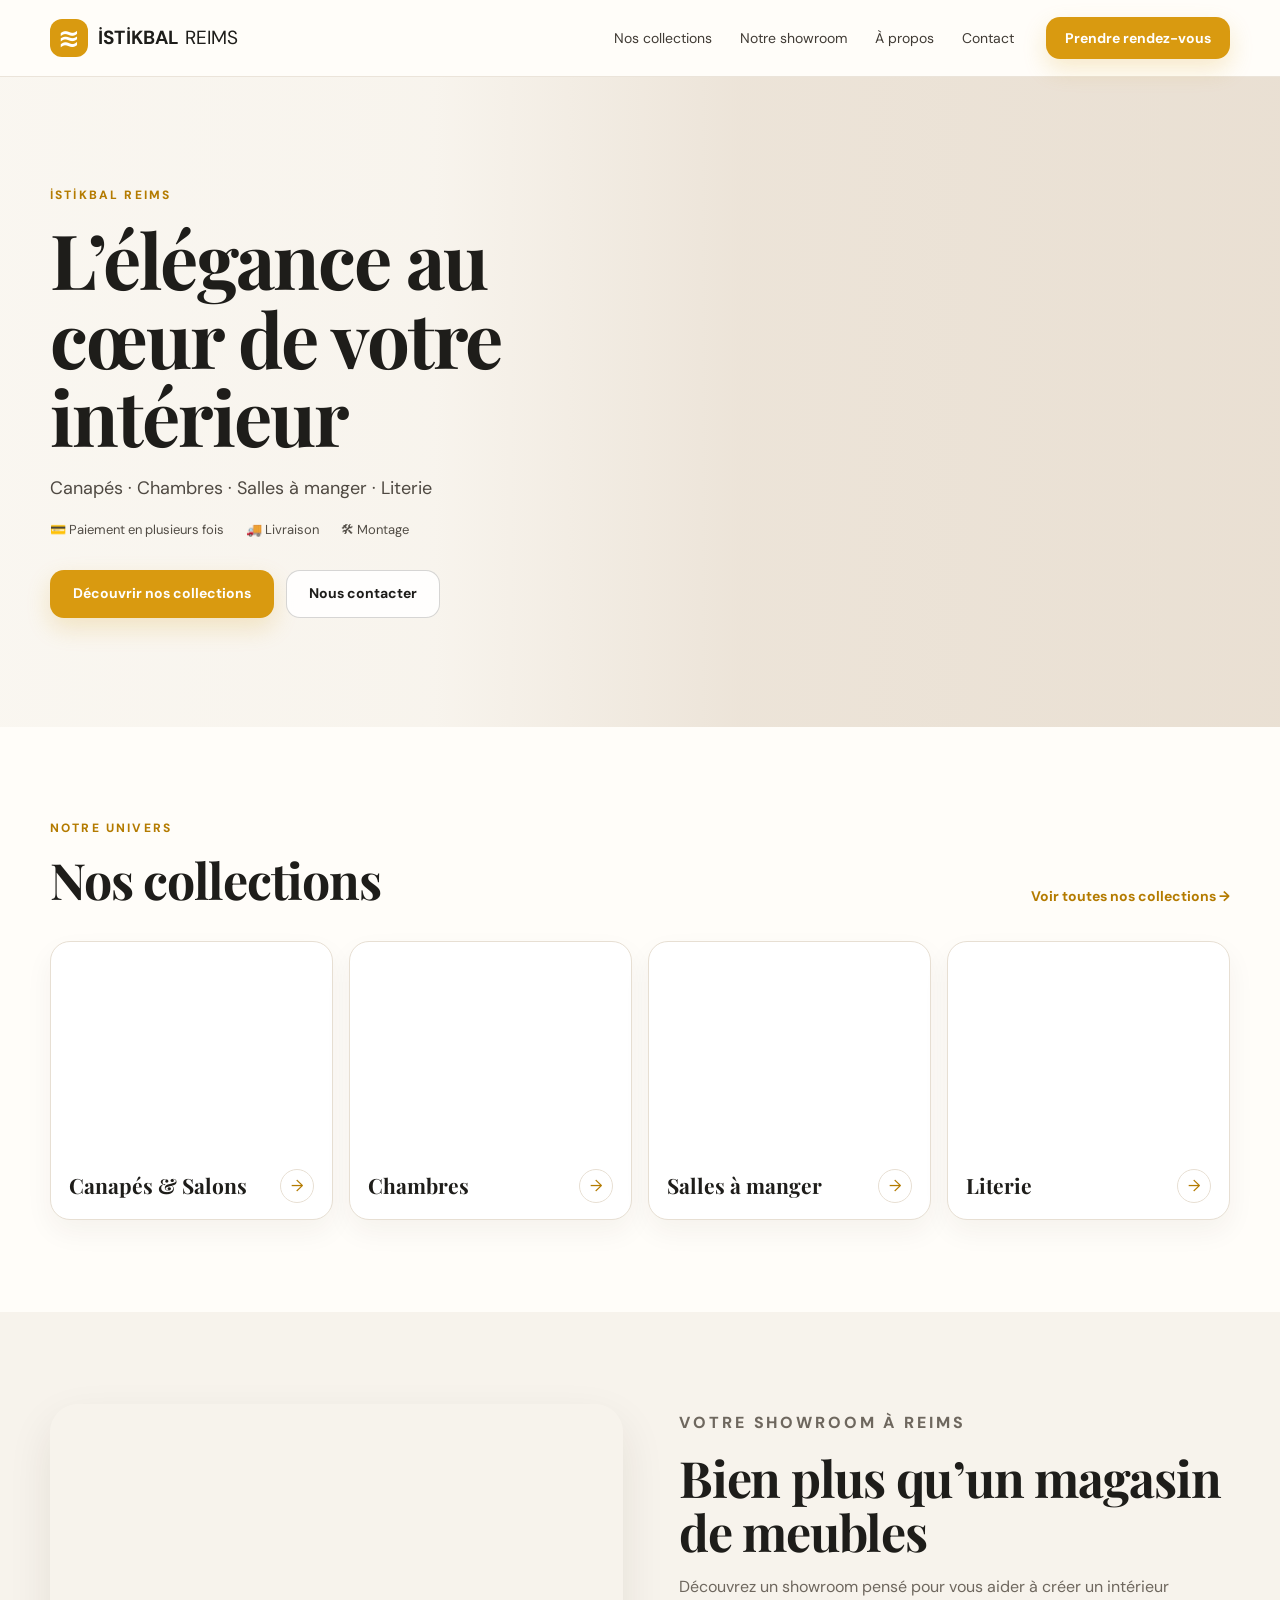
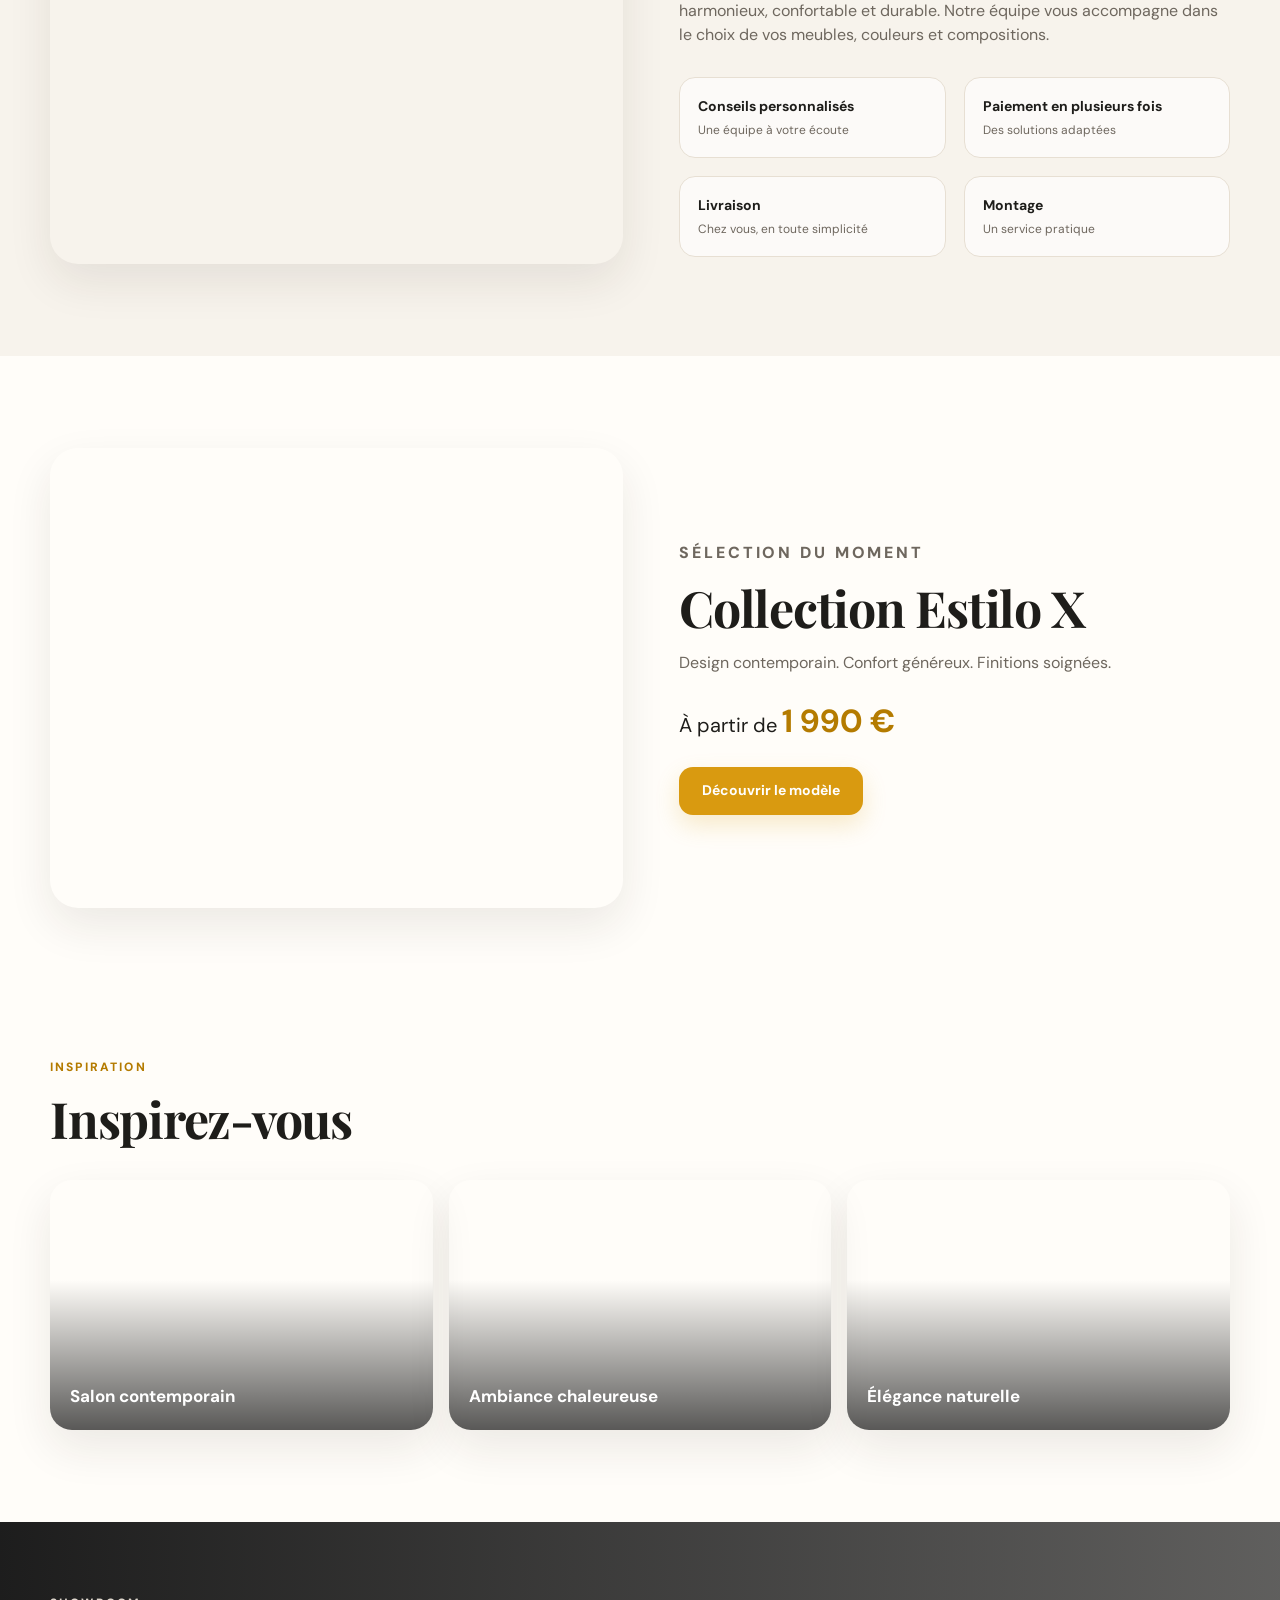
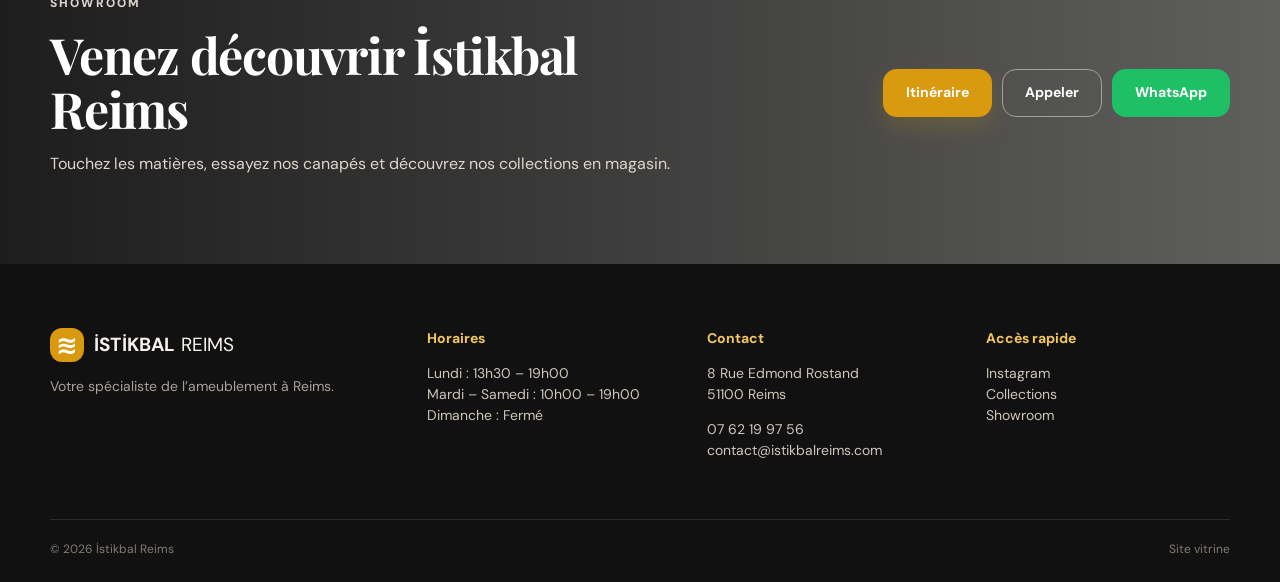
==== index.html @ c0c13627 "Add files via upload" ====
<!doctype html>
<html lang="fr">
<head>
  <meta charset="utf-8">
  <meta name="viewport" content="width=device-width, initial-scale=1">
  <title>İstikbal Reims — Meubles, salons, chambres & literie</title>
  <meta name="description" content="Découvrez İstikbal Reims : canapés, salons, chambres, salles à manger et literie. Paiement en plusieurs fois, livraison et montage.">
  <link rel="preconnect" href="https://fonts.googleapis.com">
  <link rel="preconnect" href="https://fonts.gstatic.com" crossorigin>
  <link href="https://fonts.googleapis.com/css2?family=DM+Sans:wght@400;500;600;700&family=Playfair+Display:wght@600;700&display=swap" rel="stylesheet">
  <link rel="stylesheet" href="styles.css">
</head>
<body>
  <header class="site-header">
    <div class="container nav">
      <a class="brand" href="#top" aria-label="İstikbal Reims">
        <span class="brand-mark">≋</span>
        <span class="brand-name"><strong>İSTİKBAL</strong> REIMS</span>
      </a>

      <button class="menu-toggle" aria-label="Ouvrir le menu" aria-expanded="false">☰</button>

      <nav class="main-nav">
        <a href="#collections">Nos collections</a>
        <a href="#showroom">Notre showroom</a>
        <a href="#about">À propos</a>
        <a href="#contact">Contact</a>
      </nav>

      <a class="btn btn-gold btn-small desktop-cta" href="#contact">Prendre rendez-vous</a>
    </div>
  </header>

  <main id="top">
    <section class="hero">
      <div class="hero-media" aria-hidden="true"></div>
      <div class="container hero-grid">
        <div class="hero-copy">
          <p class="eyebrow">İSTİKBAL REIMS</p>
          <h1>L’élégance au cœur de votre intérieur</h1>
          <p class="hero-sub">Canapés · Chambres · Salles à manger · Literie</p>

          <div class="benefits">
            <span>💳 Paiement en plusieurs fois</span>
            <span>🚚 Livraison</span>
            <span>🛠 Montage</span>
          </div>

          <div class="hero-actions">
            <a class="btn btn-gold" href="#collections">Découvrir nos collections</a>
            <a class="btn btn-light" href="#contact">Nous contacter</a>
          </div>
        </div>
      </div>
    </section>

    <section class="section" id="collections">
      <div class="container">
        <div class="section-head">
          <div>
            <p class="eyebrow">NOTRE UNIVERS</p>
            <h2>Nos collections</h2>
          </div>
          <a class="text-link" href="#contact">Voir toutes nos collections →</a>
        </div>

        <div class="collection-grid">
          <article class="collection-card">
            <div class="card-image image-sofa"></div>
            <div class="card-row"><h3>Canapés & Salons</h3><span>→</span></div>
          </article>
          <article class="collection-card">
            <div class="card-image image-bedroom"></div>
            <div class="card-row"><h3>Chambres</h3><span>→</span></div>
          </article>
          <article class="collection-card">
            <div class="card-image image-dining"></div>
            <div class="card-row"><h3>Salles à manger</h3><span>→</span></div>
          </article>
          <article class="collection-card">
            <div class="card-image image-bed"></div>
            <div class="card-row"><h3>Literie</h3><span>→</span></div>
          </article>
        </div>
      </div>
    </section>

    <section class="section soft" id="about">
      <div class="container split">
        <div class="showroom-visual" aria-hidden="true"></div>
        <div class="split-copy">
          <p class="eyebrow">VOTRE SHOWROOM À REIMS</p>
          <h2>Bien plus qu’un magasin de meubles</h2>
          <p>Découvrez un showroom pensé pour vous aider à créer un intérieur harmonieux, confortable et durable. Notre équipe vous accompagne dans le choix de vos meubles, couleurs et compositions.</p>

          <div class="feature-grid">
            <div><strong>Conseils personnalisés</strong><span>Une équipe à votre écoute</span></div>
            <div><strong>Paiement en plusieurs fois</strong><span>Des solutions adaptées</span></div>
            <div><strong>Livraison</strong><span>Chez vous, en toute simplicité</span></div>
            <div><strong>Montage</strong><span>Un service pratique</span></div>
          </div>
        </div>
      </div>
    </section>

    <section class="section">
      <div class="container product-feature">
        <div class="product-visual" aria-hidden="true"></div>
        <div class="product-copy">
          <p class="eyebrow">SÉLECTION DU MOMENT</p>
          <h2>Collection Estilo X</h2>
          <p>Design contemporain. Confort généreux. Finitions soignées.</p>
          <p class="price">À partir de <strong>1 990 €</strong></p>
          <a class="btn btn-gold" href="#contact">Découvrir le modèle</a>
        </div>
      </div>
    </section>

    <section class="section compact">
      <div class="container">
        <div class="section-head">
          <div>
            <p class="eyebrow">INSPIRATION</p>
            <h2>Inspirez-vous</h2>
          </div>
        </div>
        <div class="inspiration-grid">
          <div class="inspiration insp-1"><span>Salon contemporain</span></div>
          <div class="inspiration insp-2"><span>Ambiance chaleureuse</span></div>
          <div class="inspiration insp-3"><span>Élégance naturelle</span></div>
        </div>
      </div>
    </section>

    <section class="visit" id="showroom">
      <div class="container visit-grid">
        <div>
          <p class="eyebrow light">SHOWROOM</p>
          <h2>Venez découvrir İstikbal Reims</h2>
          <p>Touchez les matières, essayez nos canapés et découvrez nos collections en magasin.</p>
        </div>
        <div class="visit-actions">
          <a class="btn btn-gold" href="https://maps.google.com/?q=8+Rue+Edmond+Rostand+51100+Reims" target="_blank" rel="noopener">Itinéraire</a>
          <a class="btn btn-dark-outline" href="tel:+33762199756">Appeler</a>
          <a class="btn btn-whatsapp" href="https://wa.me/33762199756" target="_blank" rel="noopener">WhatsApp</a>
        </div>
      </div>
    </section>
  </main>

  <footer class="footer" id="contact">
    <div class="container footer-grid">
      <div>
        <div class="brand footer-brand">
          <span class="brand-mark">≋</span>
          <span class="brand-name"><strong>İSTİKBAL</strong> REIMS</span>
        </div>
        <p class="muted">Votre spécialiste de l’ameublement à Reims.</p>
      </div>

      <div>
        <h4>Horaires</h4>
        <p>Lundi : 13h30 – 19h00<br>
        Mardi – Samedi : 10h00 – 19h00<br>
        Dimanche : Fermé</p>
      </div>

      <div>
        <h4>Contact</h4>
        <p>8 Rue Edmond Rostand<br>51100 Reims</p>
        <p><a href="tel:+33762199756">07 62 19 97 56</a><br>
        <a href="mailto:contact@istikbalreims.com">contact@istikbalreims.com</a></p>
      </div>

      <div>
        <h4>Accès rapide</h4>
        <p><a href="https://www.instagram.com/" target="_blank" rel="noopener">Instagram</a><br>
        <a href="#collections">Collections</a><br>
        <a href="#showroom">Showroom</a></p>
      </div>
    </div>
    <div class="container footer-bottom">
      <span>© 2026 İstikbal Reims</span>
      <span>Site vitrine</span>
    </div>
  </footer>

  <script src="script.js"></script>
</body>
</html>
---- styles.css ----
:root{
  --bg:#f7f3ec;
  --paper:#fffdf9;
  --ink:#1e1d1a;
  --muted:#6e675e;
  --gold:#d99a10;
  --gold-dark:#b47b00;
  --line:#e7dfd3;
  --soft:#eee5d8;
  --dark:#171717;
  --radius:22px;
  --shadow:0 18px 45px rgba(49,37,20,.09);
}

*{box-sizing:border-box}
html{scroll-behavior:smooth}
body{
  margin:0;
  font-family:"DM Sans",system-ui,-apple-system,BlinkMacSystemFont,"Segoe UI",sans-serif;
  color:var(--ink);
  background:var(--paper);
  line-height:1.5;
}
a{color:inherit;text-decoration:none}
img{max-width:100%;display:block}
.container{width:min(1180px,calc(100% - 40px));margin-inline:auto}

.site-header{
  position:sticky;top:0;z-index:50;
  background:rgba(255,253,249,.94);
  backdrop-filter:blur(14px);
  border-bottom:1px solid rgba(231,223,211,.8);
}
.nav{
  min-height:76px;display:flex;align-items:center;gap:28px;
}
.brand{display:inline-flex;align-items:center;gap:10px;white-space:nowrap}
.brand-mark{
  display:grid;place-items:center;
  width:38px;height:38px;border-radius:12px;
  color:#fff;background:var(--gold);
  font-size:26px;font-weight:800;line-height:1;
}
.brand-name{font-size:19px;letter-spacing:.01em}
.main-nav{display:flex;gap:28px;margin-left:auto}
.main-nav a{font-size:14px;color:#403b35}
.main-nav a:hover{color:var(--gold-dark)}
.menu-toggle{display:none;margin-left:auto;border:0;background:transparent;font-size:28px}
.desktop-cta{margin-left:4px}

.btn{
  display:inline-flex;align-items:center;justify-content:center;
  min-height:48px;padding:0 22px;border-radius:14px;
  font-weight:700;font-size:14px;border:1px solid transparent;
  transition:.2s ease;
}
.btn:hover{transform:translateY(-1px)}
.btn-small{min-height:42px;padding-inline:18px}
.btn-gold{background:var(--gold);color:#fff;box-shadow:0 10px 25px rgba(217,154,16,.2)}
.btn-gold:hover{background:var(--gold-dark)}
.btn-light{background:rgba(255,255,255,.88);border-color:rgba(30,29,26,.18)}
.btn-dark-outline{border-color:rgba(255,255,255,.45);color:#fff}
.btn-whatsapp{background:#1fbf65;color:#fff}

.hero{
  position:relative;min-height:650px;overflow:hidden;
  background:#e9dfd2;
}
.hero-media{
  position:absolute;inset:0;
  background:
    linear-gradient(90deg,rgba(250,247,241,.98) 0%,rgba(250,247,241,.87) 34%,rgba(250,247,241,.2) 58%,rgba(250,247,241,.03) 100%),
    url("https://images.unsplash.com/photo-1555041469-a586c61ea9bc?auto=format&fit=crop&w=2200&q=88") center/cover no-repeat;
}
.hero-grid{position:relative;display:grid;grid-template-columns:1fr 1fr;align-items:center;min-height:650px}
.hero-copy{max-width:610px;padding:80px 0}
.eyebrow{
  font-size:12px;font-weight:800;letter-spacing:.18em;text-transform:uppercase;
  color:var(--gold-dark);margin:0 0 16px;
}
h1,h2{
  font-family:"Playfair Display",Georgia,serif;
  letter-spacing:-.025em;margin:0;
}
h1{font-size:clamp(46px,6vw,76px);line-height:1.03;max-width:720px}
h2{font-size:clamp(34px,4vw,50px);line-height:1.08}
.hero-sub{font-size:18px;color:#4f4942;margin:20px 0 18px}
.benefits{display:flex;flex-wrap:wrap;gap:16px 22px;color:#514c45;font-size:13px}
.hero-actions{display:flex;gap:12px;margin-top:30px}

.section{padding:92px 0}
.section.compact{padding-top:58px}
.soft{background:var(--bg)}
.section-head{display:flex;align-items:end;justify-content:space-between;gap:24px;margin-bottom:34px}
.text-link{font-weight:700;color:var(--gold-dark);font-size:14px}

.collection-grid{
  display:grid;grid-template-columns:repeat(4,1fr);gap:16px;
}
.collection-card{
  overflow:hidden;border:1px solid var(--line);border-radius:20px;background:#fff;
  box-shadow:0 12px 28px rgba(51,40,25,.05);
}
.card-image{aspect-ratio:4/3;background-size:cover;background-position:center}
.image-sofa{background-image:url("https://images.unsplash.com/photo-1555041469-a586c61ea9bc?auto=format&fit=crop&w=900&q=85")}
.image-bedroom{background-image:url("https://images.unsplash.com/photo-1616486338812-3dadae4b4ace?auto=format&fit=crop&w=900&q=85")}
.image-dining{background-image:url("https://images.unsplash.com/photo-1617806118233-18e1de247200?auto=format&fit=crop&w=900&q=85")}
.image-bed{background-image:url("https://images.unsplash.com/photo-1505693416388-ac5ce068fe85?auto=format&fit=crop&w=900&q=85")}
.card-row{display:flex;align-items:center;justify-content:space-between;padding:16px 18px}
.card-row h3{font-family:"Playfair Display",serif;font-size:21px;margin:0}
.card-row span{
  width:34px;height:34px;border-radius:50%;display:grid;place-items:center;
  border:1px solid var(--line);color:var(--gold-dark)
}

.split,.product-feature{
  display:grid;grid-template-columns:1.02fr .98fr;gap:56px;align-items:center
}
.showroom-visual,.product-visual{
  min-height:460px;border-radius:28px;background-size:cover;background-position:center;
  box-shadow:var(--shadow)
}
.showroom-visual{
  background-image:url("https://images.unsplash.com/photo-1600210492486-724fe5c67fb0?auto=format&fit=crop&w=1400&q=88")
}
.product-visual{
  background-image:url("https://images.unsplash.com/photo-1493663284031-b7e3aefcae8e?auto=format&fit=crop&w=1400&q=88")
}
.split-copy p,.product-copy p{color:var(--muted);font-size:16px}
.feature-grid{
  display:grid;grid-template-columns:1fr 1fr;gap:18px;margin-top:30px
}
.feature-grid div{
  padding:18px;border:1px solid var(--line);border-radius:16px;background:rgba(255,255,255,.65)
}
.feature-grid strong{display:block;font-size:14px}
.feature-grid span{display:block;color:var(--muted);font-size:12px;margin-top:4px}
.price{font-size:20px!important;color:var(--ink)!important;margin:22px 0}
.price strong{font-size:32px;color:var(--gold-dark)}

.inspiration-grid{display:grid;grid-template-columns:repeat(3,1fr);gap:16px}
.inspiration{
  min-height:250px;border-radius:22px;overflow:hidden;display:flex;align-items:flex-end;
  padding:20px;background-size:cover;background-position:center;position:relative;
  box-shadow:var(--shadow)
}
.inspiration::before{
  content:"";position:absolute;inset:0;background:linear-gradient(180deg,transparent 40%,rgba(0,0,0,.65))
}
.inspiration span{position:relative;color:#fff;font-weight:700;font-size:17px}
.insp-1{background-image:url("https://images.unsplash.com/photo-1493663284031-b7e3aefcae8e?auto=format&fit=crop&w=1000&q=85")}
.insp-2{background-image:url("https://images.unsplash.com/photo-1600210492486-724fe5c67fb0?auto=format&fit=crop&w=1000&q=85")}
.insp-3{background-image:url("https://images.unsplash.com/photo-1617806118233-18e1de247200?auto=format&fit=crop&w=1000&q=85")}

.visit{
  padding:72px 0;color:#fff;
  background:
    linear-gradient(90deg,rgba(20,20,20,.96),rgba(20,20,20,.68)),
    url("https://images.unsplash.com/photo-1618221195710-dd6b41faaea6?auto=format&fit=crop&w=2200&q=85") center/cover no-repeat;
}
.visit-grid{display:grid;grid-template-columns:1.2fr .8fr;align-items:center;gap:40px}
.visit h2{max-width:670px}
.visit p{color:#ded7cd;max-width:700px}
.visit-actions{display:flex;flex-wrap:wrap;gap:10px;justify-content:flex-end}
.light{color:#f3c75f}

.footer{background:#111;color:#f7f3ec;padding:64px 0 24px}
.footer-grid{display:grid;grid-template-columns:1.4fr 1fr 1fr 1fr;gap:36px}
.footer h4{margin:0 0 12px;font-size:14px;color:#f3c75f}
.footer p,.footer a{color:#cfc7bb;font-size:14px}
.footer-brand .brand-mark{width:34px;height:34px}
.muted{color:#a9a297!important}
.footer-bottom{
  margin-top:44px;padding-top:20px;border-top:1px solid #2d2d2d;
  display:flex;justify-content:space-between;color:#827c74;font-size:12px
}

@media (max-width: 900px){
  .main-nav,.desktop-cta{display:none}
  .menu-toggle{display:block}
  .main-nav.open{
    display:flex;position:absolute;top:76px;left:20px;right:20px;flex-direction:column;
    background:#fff;padding:20px;border:1px solid var(--line);border-radius:18px;box-shadow:var(--shadow)
  }
  .hero{min-height:780px}
  .hero-media{
    background:
      linear-gradient(180deg,rgba(250,247,241,.26) 0%,rgba(250,247,241,.26) 34%,rgba(250,247,241,.97) 58%,rgba(250,247,241,1) 100%),
      url("https://images.unsplash.com/photo-1555041469-a586c61ea9bc?auto=format&fit=crop&w=1600&q=88") center top/cover no-repeat;
  }
  .hero-grid{display:block;min-height:780px}
  .hero-copy{padding:390px 0 60px}
  h1{font-size:48px}
  .collection-grid{grid-template-columns:1fr 1fr}
  .split,.product-feature,.visit-grid{grid-template-columns:1fr}
  .visit-actions{justify-content:flex-start}
  .footer-grid{grid-template-columns:1fr 1fr}
}

@media (max-width: 620px){
  .container{width:min(100% - 28px,1180px)}
  .nav{min-height:68px}
  .brand-name{font-size:16px}
  .hero{min-height:720px}
  .hero-copy{padding-top:320px}
  h1{font-size:39px}
  .hero-sub{font-size:15px}
  .benefits{gap:10px;font-size:12px}
  .hero-actions{flex-direction:column}
  .btn{width:100%}
  .section{padding:64px 0}
  .section-head{align-items:start;flex-direction:column}
  .collection-grid{grid-template-columns:1fr 1fr;gap:10px}
  .card-row{padding:12px}
  .card-row h3{font-size:16px}
  .showroom-visual,.product-visual{min-height:330px}
  .feature-grid{grid-template-columns:1fr}
  .inspiration-grid{grid-template-columns:1fr}
  .inspiration{min-height:220px}
  .footer-grid{grid-template-columns:1fr}
  .footer-bottom{gap:12px;flex-direction:column}
}
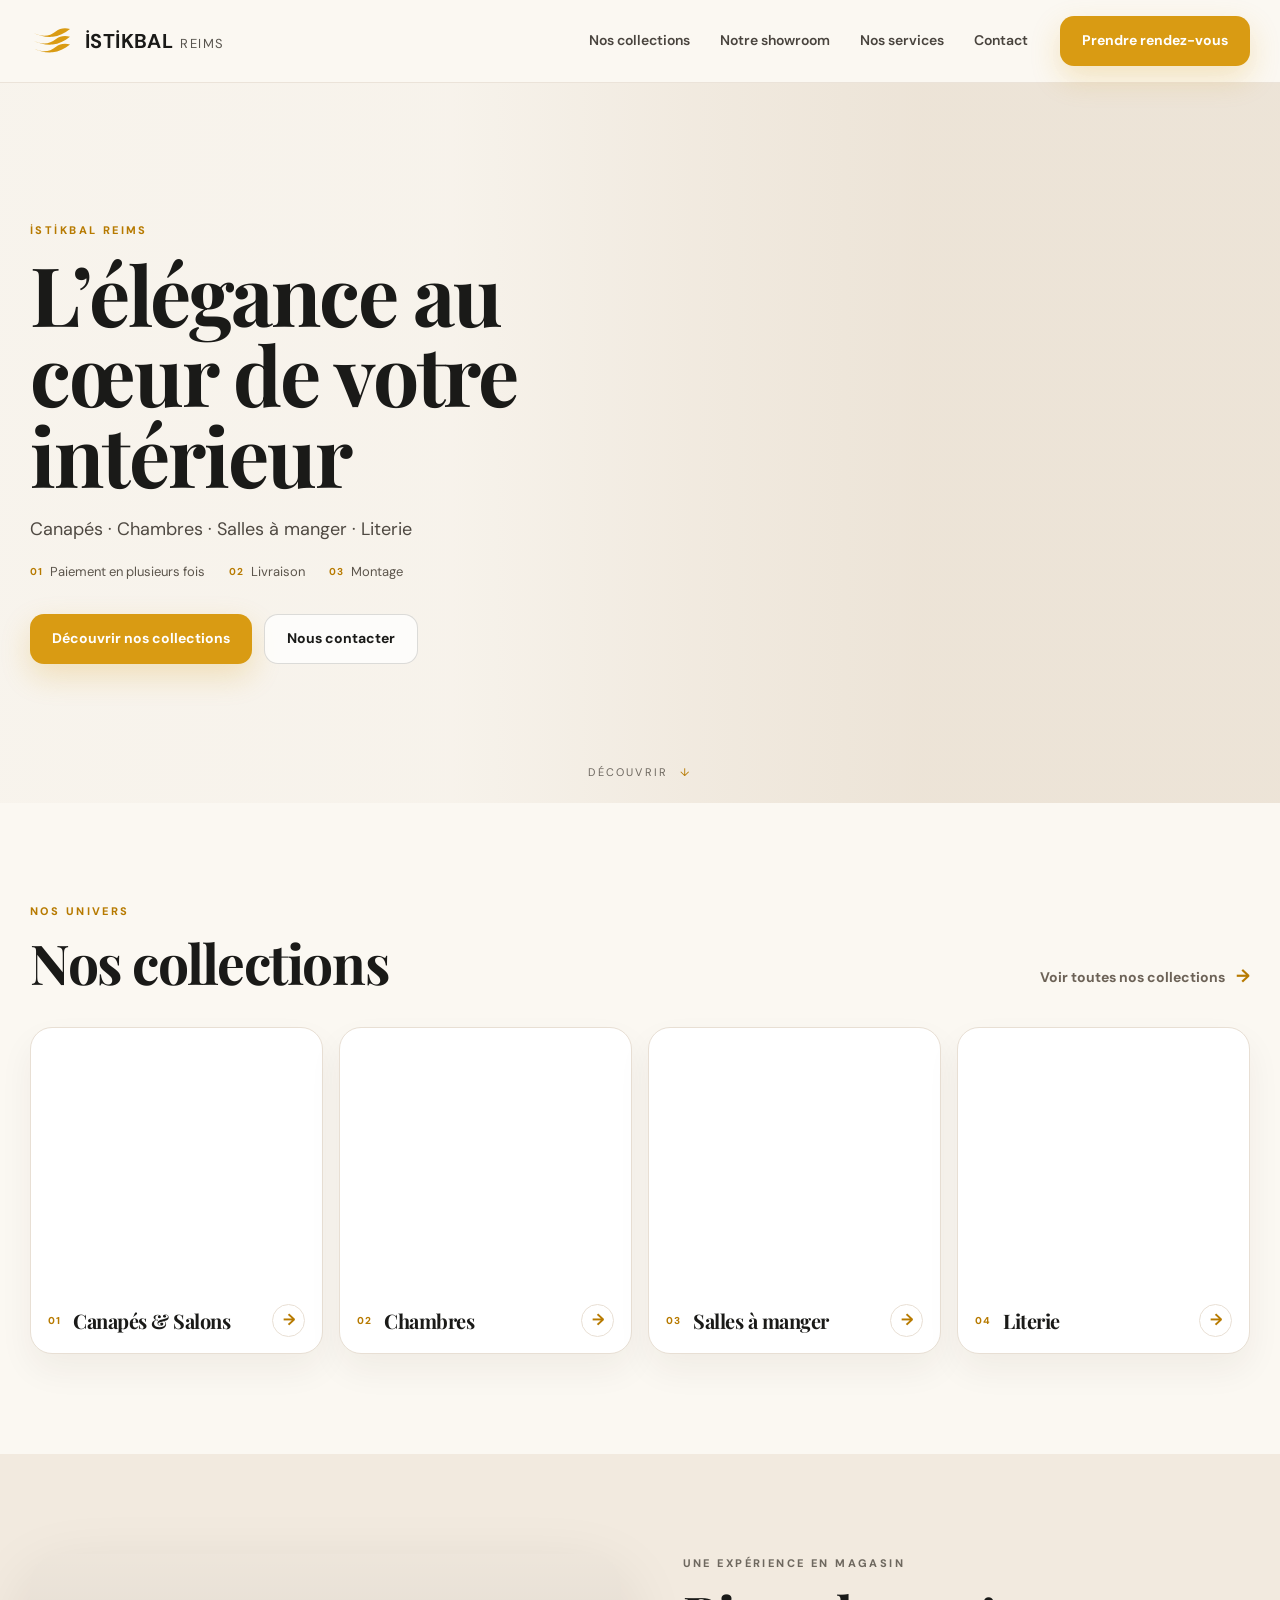
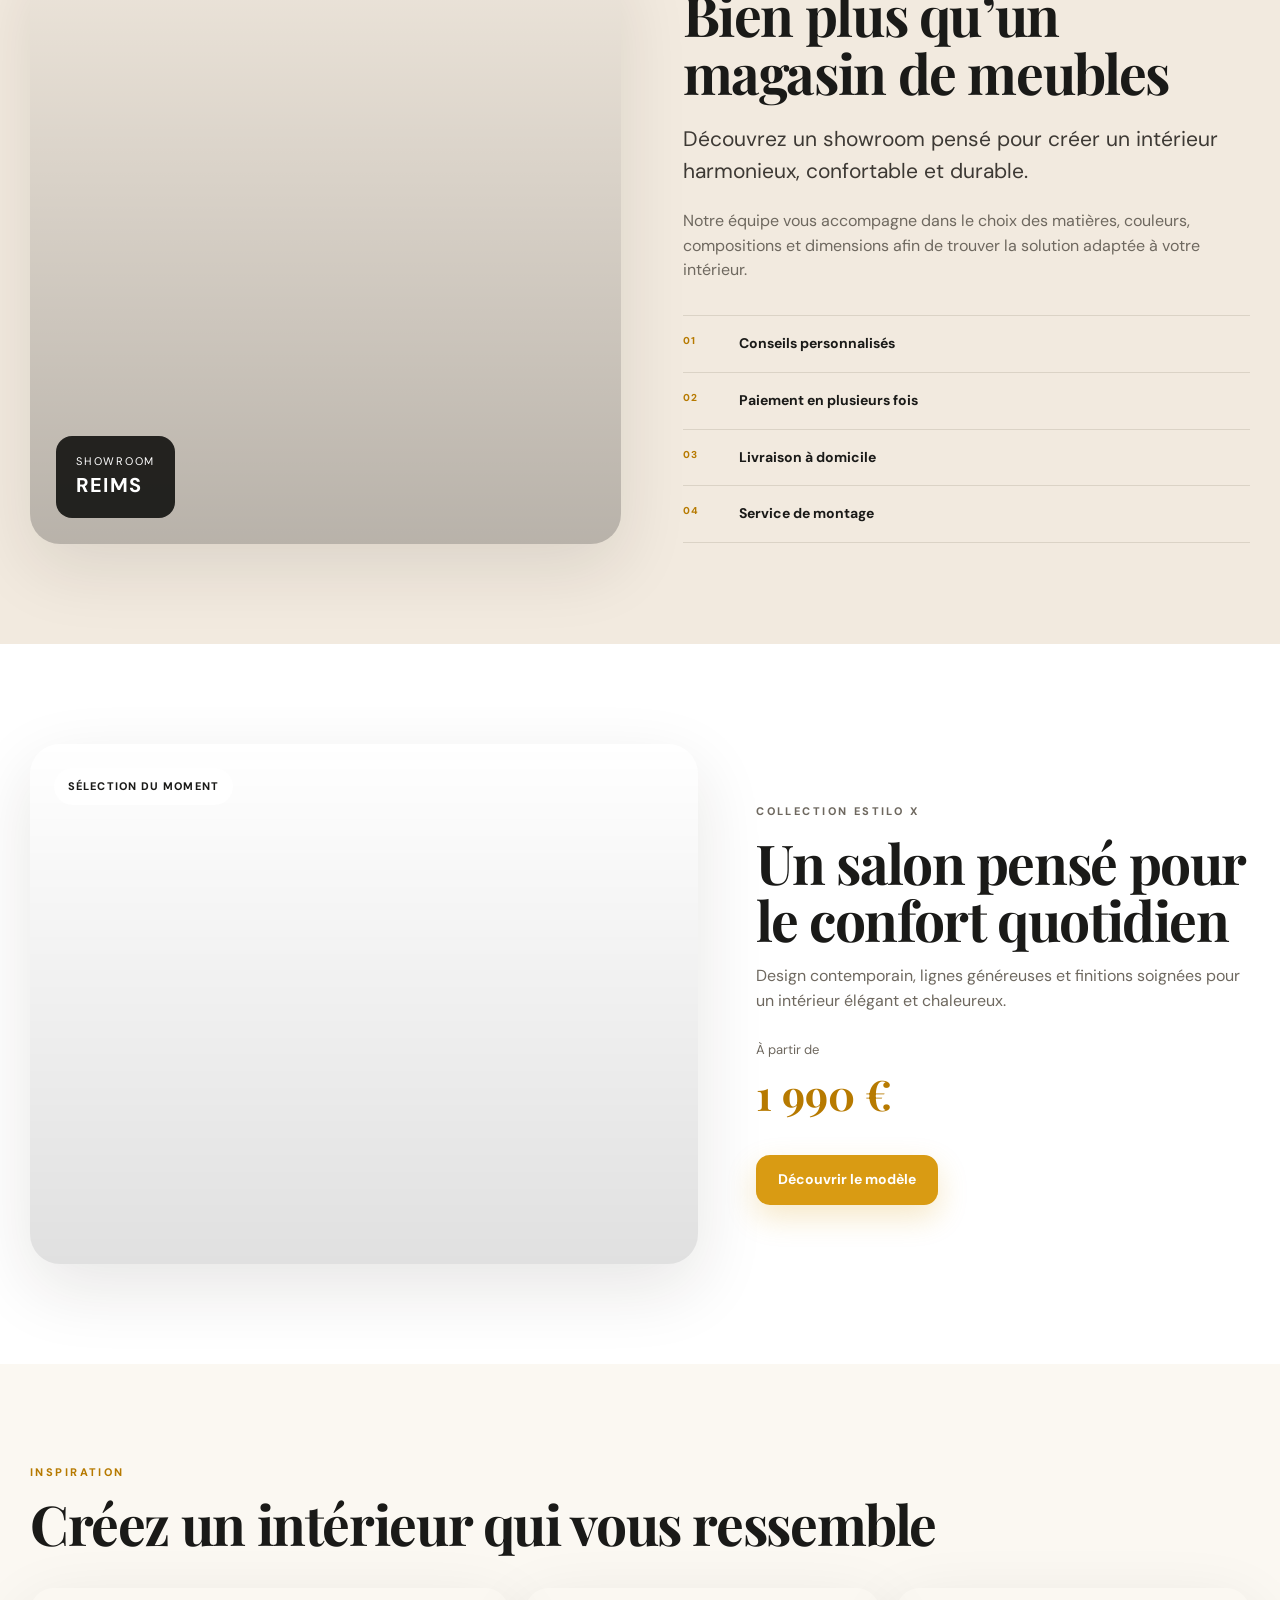
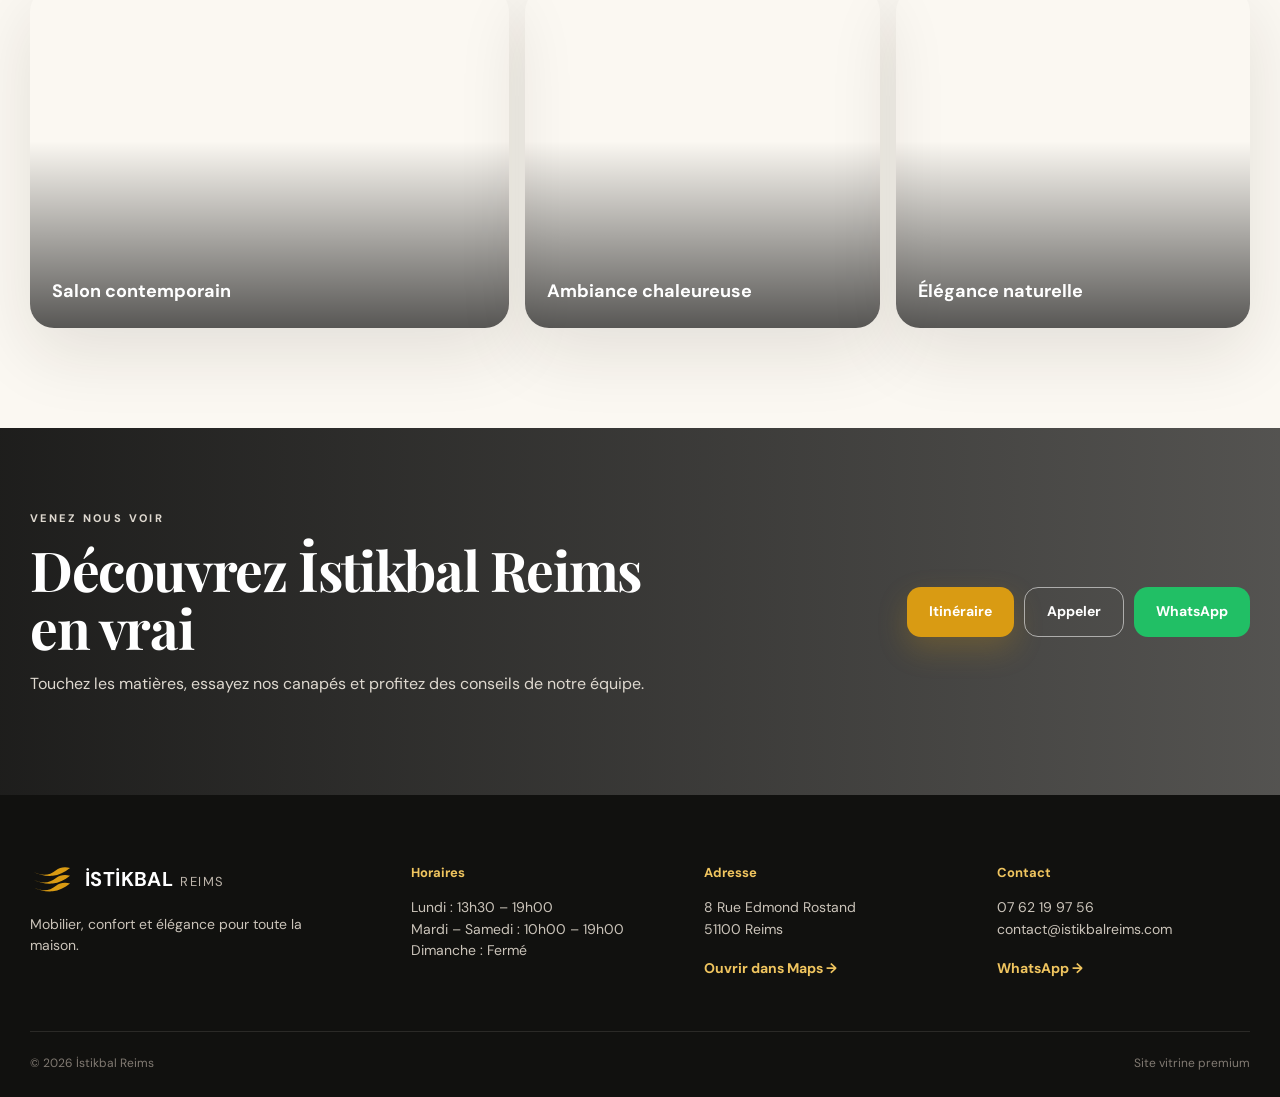
==== commit 072861cb: "Add files via upload" ====
--- a/index.html
+++ b/index.html
@@ -3,8 +3,9 @@
 <head>
   <meta charset="utf-8">
   <meta name="viewport" content="width=device-width, initial-scale=1">
-  <title>İstikbal Reims — Meubles, salons, chambres & literie</title>
-  <meta name="description" content="Découvrez İstikbal Reims : canapés, salons, chambres, salles à manger et literie. Paiement en plusieurs fois, livraison et montage.">
+  <title>İstikbal Reims — Mobilier, canapés, chambres & literie</title>
+  <meta name="description" content="İstikbal Reims : canapés, salons, chambres, salles à manger et literie. Paiement en plusieurs fois, livraison et montage.">
+  <meta name="theme-color" content="#f6f1e8">
   <link rel="preconnect" href="https://fonts.googleapis.com">
   <link rel="preconnect" href="https://fonts.gstatic.com" crossorigin>
   <link href="https://fonts.googleapis.com/css2?family=DM+Sans:wght@400;500;600;700&family=Playfair+Display:wght@600;700&display=swap" rel="stylesheet">
@@ -14,134 +15,128 @@
   <header class="site-header">
     <div class="container nav">
       <a class="brand" href="#top" aria-label="İstikbal Reims">
-        <span class="brand-mark">≋</span>
-        <span class="brand-name"><strong>İSTİKBAL</strong> REIMS</span>
+        <span class="brand-emblem" aria-hidden="true">
+          <svg viewBox="0 0 72 52" role="img">
+            <path d="M5 12c16 8 28 6 38-2 7-5 15-7 24-4-9 7-19 12-29 13C26 20 15 17 5 12Z"/>
+            <path d="M5 25c16 8 28 6 38-2 7-5 15-7 24-4-9 7-19 12-29 13C26 33 15 30 5 25Z"/>
+            <path d="M5 38c16 8 28 6 38-2 7-5 15-7 24-4-9 7-19 12-29 13C26 46 15 43 5 38Z"/>
+          </svg>
+        </span>
+        <span class="brand-text"><strong>İSTİKBAL</strong><small>REIMS</small></span>
       </a>
 
-      <button class="menu-toggle" aria-label="Ouvrir le menu" aria-expanded="false">☰</button>
+      <button class="menu-toggle" aria-expanded="false" aria-label="Ouvrir le menu">
+        <span></span><span></span><span></span>
+      </button>
 
       <nav class="main-nav">
         <a href="#collections">Nos collections</a>
         <a href="#showroom">Notre showroom</a>
-        <a href="#about">À propos</a>
+        <a href="#services">Nos services</a>
         <a href="#contact">Contact</a>
       </nav>
 
-      <a class="btn btn-gold btn-small desktop-cta" href="#contact">Prendre rendez-vous</a>
+      <a class="btn btn-gold desktop-cta" href="#contact">Prendre rendez-vous</a>
     </div>
   </header>
 
   <main id="top">
     <section class="hero">
-      <div class="hero-media" aria-hidden="true"></div>
-      <div class="container hero-grid">
+      <div class="hero-bg"></div>
+      <div class="container hero-layout">
         <div class="hero-copy">
           <p class="eyebrow">İSTİKBAL REIMS</p>
           <h1>L’élégance au cœur de votre intérieur</h1>
-          <p class="hero-sub">Canapés · Chambres · Salles à manger · Literie</p>
+          <p class="hero-lead">Canapés · Chambres · Salles à manger · Literie</p>
 
-          <div class="benefits">
-            <span>💳 Paiement en plusieurs fois</span>
-            <span>🚚 Livraison</span>
-            <span>🛠 Montage</span>
+          <div class="hero-benefits">
+            <span><b>01</b> Paiement en plusieurs fois</span>
+            <span><b>02</b> Livraison</span>
+            <span><b>03</b> Montage</span>
           </div>
 
           <div class="hero-actions">
             <a class="btn btn-gold" href="#collections">Découvrir nos collections</a>
-            <a class="btn btn-light" href="#contact">Nous contacter</a>
+            <a class="btn btn-ghost" href="#contact">Nous contacter</a>
+          </div>
+        </div>
+      </div>
+      <div class="hero-scroll">Découvrir <span>↓</span></div>
+    </section>
+
+    <section class="section" id="collections">
+      <div class="container">
+        <div class="section-top">
+          <div>
+            <p class="eyebrow">NOS UNIVERS</p>
+            <h2>Nos collections</h2>
+          </div>
+          <a href="#contact" class="arrow-link">Voir toutes nos collections <span>→</span></a>
+        </div>
+
+        <div class="collections-grid">
+          <article class="collection-card"><div class="collection-photo sofa"></div><div class="collection-info"><span>01</span><h3>Canapés & Salons</h3><b>→</b></div></article>
+          <article class="collection-card"><div class="collection-photo bedroom"></div><div class="collection-info"><span>02</span><h3>Chambres</h3><b>→</b></div></article>
+          <article class="collection-card"><div class="collection-photo dining"></div><div class="collection-info"><span>03</span><h3>Salles à manger</h3><b>→</b></div></article>
+          <article class="collection-card"><div class="collection-photo bedding"></div><div class="collection-info"><span>04</span><h3>Literie</h3><b>→</b></div></article>
+        </div>
+      </div>
+    </section>
+
+    <section class="experience section" id="showroom">
+      <div class="container experience-grid">
+        <div class="experience-photo"><div class="photo-badge">SHOWROOM<br><strong>REIMS</strong></div></div>
+        <div class="experience-copy">
+          <p class="eyebrow">UNE EXPÉRIENCE EN MAGASIN</p>
+          <h2>Bien plus qu’un magasin de meubles</h2>
+          <p class="large-text">Découvrez un showroom pensé pour créer un intérieur harmonieux, confortable et durable.</p>
+          <p>Notre équipe vous accompagne dans le choix des matières, couleurs, compositions et dimensions afin de trouver la solution adaptée à votre intérieur.</p>
+
+          <div class="service-lines" id="services">
+            <div><span>01</span><strong>Conseils personnalisés</strong></div>
+            <div><span>02</span><strong>Paiement en plusieurs fois</strong></div>
+            <div><span>03</span><strong>Livraison à domicile</strong></div>
+            <div><span>04</span><strong>Service de montage</strong></div>
           </div>
         </div>
       </div>
     </section>
 
-    <section class="section" id="collections">
-      <div class="container">
-        <div class="section-head">
-          <div>
-            <p class="eyebrow">NOTRE UNIVERS</p>
-            <h2>Nos collections</h2>
-          </div>
-          <a class="text-link" href="#contact">Voir toutes nos collections →</a>
-        </div>
-
-        <div class="collection-grid">
-          <article class="collection-card">
-            <div class="card-image image-sofa"></div>
-            <div class="card-row"><h3>Canapés & Salons</h3><span>→</span></div>
-          </article>
-          <article class="collection-card">
-            <div class="card-image image-bedroom"></div>
-            <div class="card-row"><h3>Chambres</h3><span>→</span></div>
-          </article>
-          <article class="collection-card">
-            <div class="card-image image-dining"></div>
-            <div class="card-row"><h3>Salles à manger</h3><span>→</span></div>
-          </article>
-          <article class="collection-card">
-            <div class="card-image image-bed"></div>
-            <div class="card-row"><h3>Literie</h3><span>→</span></div>
-          </article>
-        </div>
-      </div>
-    </section>
-
-    <section class="section soft" id="about">
-      <div class="container split">
-        <div class="showroom-visual" aria-hidden="true"></div>
-        <div class="split-copy">
-          <p class="eyebrow">VOTRE SHOWROOM À REIMS</p>
-          <h2>Bien plus qu’un magasin de meubles</h2>
-          <p>Découvrez un showroom pensé pour vous aider à créer un intérieur harmonieux, confortable et durable. Notre équipe vous accompagne dans le choix de vos meubles, couleurs et compositions.</p>
-
-          <div class="feature-grid">
-            <div><strong>Conseils personnalisés</strong><span>Une équipe à votre écoute</span></div>
-            <div><strong>Paiement en plusieurs fois</strong><span>Des solutions adaptées</span></div>
-            <div><strong>Livraison</strong><span>Chez vous, en toute simplicité</span></div>
-            <div><strong>Montage</strong><span>Un service pratique</span></div>
-          </div>
-        </div>
-      </div>
-    </section>
-
-    <section class="section">
-      <div class="container product-feature">
-        <div class="product-visual" aria-hidden="true"></div>
-        <div class="product-copy">
-          <p class="eyebrow">SÉLECTION DU MOMENT</p>
-          <h2>Collection Estilo X</h2>
-          <p>Design contemporain. Confort généreux. Finitions soignées.</p>
-          <p class="price">À partir de <strong>1 990 €</strong></p>
+    <section class="feature section">
+      <div class="container feature-grid">
+        <div class="feature-photo"><div class="feature-tag">Sélection du moment</div></div>
+        <div class="feature-copy">
+          <p class="eyebrow">COLLECTION ESTILO X</p>
+          <h2>Un salon pensé pour le confort quotidien</h2>
+          <p>Design contemporain, lignes généreuses et finitions soignées pour un intérieur élégant et chaleureux.</p>
+          <div class="price-row"><span>À partir de</span><strong>1 990 €</strong></div>
           <a class="btn btn-gold" href="#contact">Découvrir le modèle</a>
         </div>
       </div>
     </section>
 
-    <section class="section compact">
+    <section class="section inspiration-section">
       <div class="container">
-        <div class="section-head">
-          <div>
-            <p class="eyebrow">INSPIRATION</p>
-            <h2>Inspirez-vous</h2>
-          </div>
-        </div>
+        <div class="section-top"><div><p class="eyebrow">INSPIRATION</p><h2>Créez un intérieur qui vous ressemble</h2></div></div>
         <div class="inspiration-grid">
-          <div class="inspiration insp-1"><span>Salon contemporain</span></div>
-          <div class="inspiration insp-2"><span>Ambiance chaleureuse</span></div>
-          <div class="inspiration insp-3"><span>Élégance naturelle</span></div>
+          <div class="inspiration-card insp-a"><span>Salon contemporain</span></div>
+          <div class="inspiration-card insp-b"><span>Ambiance chaleureuse</span></div>
+          <div class="inspiration-card insp-c"><span>Élégance naturelle</span></div>
         </div>
       </div>
     </section>
 
-    <section class="visit" id="showroom">
-      <div class="container visit-grid">
+    <section class="visit">
+      <div class="visit-overlay"></div>
+      <div class="container visit-content">
         <div>
-          <p class="eyebrow light">SHOWROOM</p>
-          <h2>Venez découvrir İstikbal Reims</h2>
-          <p>Touchez les matières, essayez nos canapés et découvrez nos collections en magasin.</p>
+          <p class="eyebrow light">VENEZ NOUS VOIR</p>
+          <h2>Découvrez İstikbal Reims en vrai</h2>
+          <p>Touchez les matières, essayez nos canapés et profitez des conseils de notre équipe.</p>
         </div>
         <div class="visit-actions">
           <a class="btn btn-gold" href="https://maps.google.com/?q=8+Rue+Edmond+Rostand+51100+Reims" target="_blank" rel="noopener">Itinéraire</a>
-          <a class="btn btn-dark-outline" href="tel:+33762199756">Appeler</a>
+          <a class="btn btn-outline-white" href="tel:+33762199756">Appeler</a>
           <a class="btn btn-whatsapp" href="https://wa.me/33762199756" target="_blank" rel="noopener">WhatsApp</a>
         </div>
       </div>
@@ -149,40 +144,16 @@
   </main>
 
   <footer class="footer" id="contact">
-    <div class="container footer-grid">
-      <div>
-        <div class="brand footer-brand">
-          <span class="brand-mark">≋</span>
-          <span class="brand-name"><strong>İSTİKBAL</strong> REIMS</span>
-        </div>
-        <p class="muted">Votre spécialiste de l’ameublement à Reims.</p>
+    <div class="container footer-top">
+      <div class="footer-brand-block">
+        <a class="brand brand-footer" href="#top"><span class="brand-emblem"><svg viewBox="0 0 72 52"><path d="M5 12c16 8 28 6 38-2 7-5 15-7 24-4-9 7-19 12-29 13C26 20 15 17 5 12Z"/><path d="M5 25c16 8 28 6 38-2 7-5 15-7 24-4-9 7-19 12-29 13C26 33 15 30 5 25Z"/><path d="M5 38c16 8 28 6 38-2 7-5 15-7 24-4-9 7-19 12-29 13C26 46 15 43 5 38Z"/></svg></span><span class="brand-text"><strong>İSTİKBAL</strong><small>REIMS</small></span></a>
+        <p>Mobilier, confort et élégance pour toute la maison.</p>
       </div>
-
-      <div>
-        <h4>Horaires</h4>
-        <p>Lundi : 13h30 – 19h00<br>
-        Mardi – Samedi : 10h00 – 19h00<br>
-        Dimanche : Fermé</p>
-      </div>
-
-      <div>
-        <h4>Contact</h4>
-        <p>8 Rue Edmond Rostand<br>51100 Reims</p>
-        <p><a href="tel:+33762199756">07 62 19 97 56</a><br>
-        <a href="mailto:contact@istikbalreims.com">contact@istikbalreims.com</a></p>
-      </div>
-
-      <div>
-        <h4>Accès rapide</h4>
-        <p><a href="https://www.instagram.com/" target="_blank" rel="noopener">Instagram</a><br>
-        <a href="#collections">Collections</a><br>
-        <a href="#showroom">Showroom</a></p>
-      </div>
+      <div><h4>Horaires</h4><p>Lundi : 13h30 – 19h00<br>Mardi – Samedi : 10h00 – 19h00<br>Dimanche : Fermé</p></div>
+      <div><h4>Adresse</h4><p>8 Rue Edmond Rostand<br>51100 Reims</p><a class="footer-link" href="https://maps.google.com/?q=8+Rue+Edmond+Rostand+51100+Reims" target="_blank" rel="noopener">Ouvrir dans Maps →</a></div>
+      <div><h4>Contact</h4><p><a href="tel:+33762199756">07 62 19 97 56</a><br><a href="mailto:contact@istikbalreims.com">contact@istikbalreims.com</a></p><a class="footer-link" href="https://wa.me/33762199756" target="_blank" rel="noopener">WhatsApp →</a></div>
     </div>
-    <div class="container footer-bottom">
-      <span>© 2026 İstikbal Reims</span>
-      <span>Site vitrine</span>
-    </div>
+    <div class="container footer-bottom"><span>© 2026 İstikbal Reims</span><span>Site vitrine premium</span></div>
   </footer>
 
   <script src="script.js"></script>
--- a/styles.css
+++ b/styles.css
@@ -1,223 +1,14 @@
-
-:root{
-  --bg:#f7f3ec;
-  --paper:#fffdf9;
-  --ink:#1e1d1a;
-  --muted:#6e675e;
-  --gold:#d99a10;
-  --gold-dark:#b47b00;
-  --line:#e7dfd3;
-  --soft:#eee5d8;
-  --dark:#171717;
-  --radius:22px;
-  --shadow:0 18px 45px rgba(49,37,20,.09);
-}
-
-*{box-sizing:border-box}
-html{scroll-behavior:smooth}
-body{
-  margin:0;
-  font-family:"DM Sans",system-ui,-apple-system,BlinkMacSystemFont,"Segoe UI",sans-serif;
-  color:var(--ink);
-  background:var(--paper);
-  line-height:1.5;
-}
-a{color:inherit;text-decoration:none}
-img{max-width:100%;display:block}
-.container{width:min(1180px,calc(100% - 40px));margin-inline:auto}
-
-.site-header{
-  position:sticky;top:0;z-index:50;
-  background:rgba(255,253,249,.94);
-  backdrop-filter:blur(14px);
-  border-bottom:1px solid rgba(231,223,211,.8);
-}
-.nav{
-  min-height:76px;display:flex;align-items:center;gap:28px;
-}
-.brand{display:inline-flex;align-items:center;gap:10px;white-space:nowrap}
-.brand-mark{
-  display:grid;place-items:center;
-  width:38px;height:38px;border-radius:12px;
-  color:#fff;background:var(--gold);
-  font-size:26px;font-weight:800;line-height:1;
-}
-.brand-name{font-size:19px;letter-spacing:.01em}
-.main-nav{display:flex;gap:28px;margin-left:auto}
-.main-nav a{font-size:14px;color:#403b35}
-.main-nav a:hover{color:var(--gold-dark)}
-.menu-toggle{display:none;margin-left:auto;border:0;background:transparent;font-size:28px}
-.desktop-cta{margin-left:4px}
-
-.btn{
-  display:inline-flex;align-items:center;justify-content:center;
-  min-height:48px;padding:0 22px;border-radius:14px;
-  font-weight:700;font-size:14px;border:1px solid transparent;
-  transition:.2s ease;
-}
-.btn:hover{transform:translateY(-1px)}
-.btn-small{min-height:42px;padding-inline:18px}
-.btn-gold{background:var(--gold);color:#fff;box-shadow:0 10px 25px rgba(217,154,16,.2)}
-.btn-gold:hover{background:var(--gold-dark)}
-.btn-light{background:rgba(255,255,255,.88);border-color:rgba(30,29,26,.18)}
-.btn-dark-outline{border-color:rgba(255,255,255,.45);color:#fff}
-.btn-whatsapp{background:#1fbf65;color:#fff}
-
-.hero{
-  position:relative;min-height:650px;overflow:hidden;
-  background:#e9dfd2;
-}
-.hero-media{
-  position:absolute;inset:0;
-  background:
-    linear-gradient(90deg,rgba(250,247,241,.98) 0%,rgba(250,247,241,.87) 34%,rgba(250,247,241,.2) 58%,rgba(250,247,241,.03) 100%),
-    url("https://images.unsplash.com/photo-1555041469-a586c61ea9bc?auto=format&fit=crop&w=2200&q=88") center/cover no-repeat;
-}
-.hero-grid{position:relative;display:grid;grid-template-columns:1fr 1fr;align-items:center;min-height:650px}
-.hero-copy{max-width:610px;padding:80px 0}
-.eyebrow{
-  font-size:12px;font-weight:800;letter-spacing:.18em;text-transform:uppercase;
-  color:var(--gold-dark);margin:0 0 16px;
-}
-h1,h2{
-  font-family:"Playfair Display",Georgia,serif;
-  letter-spacing:-.025em;margin:0;
-}
-h1{font-size:clamp(46px,6vw,76px);line-height:1.03;max-width:720px}
-h2{font-size:clamp(34px,4vw,50px);line-height:1.08}
-.hero-sub{font-size:18px;color:#4f4942;margin:20px 0 18px}
-.benefits{display:flex;flex-wrap:wrap;gap:16px 22px;color:#514c45;font-size:13px}
-.hero-actions{display:flex;gap:12px;margin-top:30px}
-
-.section{padding:92px 0}
-.section.compact{padding-top:58px}
-.soft{background:var(--bg)}
-.section-head{display:flex;align-items:end;justify-content:space-between;gap:24px;margin-bottom:34px}
-.text-link{font-weight:700;color:var(--gold-dark);font-size:14px}
-
-.collection-grid{
-  display:grid;grid-template-columns:repeat(4,1fr);gap:16px;
-}
-.collection-card{
-  overflow:hidden;border:1px solid var(--line);border-radius:20px;background:#fff;
-  box-shadow:0 12px 28px rgba(51,40,25,.05);
-}
-.card-image{aspect-ratio:4/3;background-size:cover;background-position:center}
-.image-sofa{background-image:url("https://images.unsplash.com/photo-1555041469-a586c61ea9bc?auto=format&fit=crop&w=900&q=85")}
-.image-bedroom{background-image:url("https://images.unsplash.com/photo-1616486338812-3dadae4b4ace?auto=format&fit=crop&w=900&q=85")}
-.image-dining{background-image:url("https://images.unsplash.com/photo-1617806118233-18e1de247200?auto=format&fit=crop&w=900&q=85")}
-.image-bed{background-image:url("https://images.unsplash.com/photo-1505693416388-ac5ce068fe85?auto=format&fit=crop&w=900&q=85")}
-.card-row{display:flex;align-items:center;justify-content:space-between;padding:16px 18px}
-.card-row h3{font-family:"Playfair Display",serif;font-size:21px;margin:0}
-.card-row span{
-  width:34px;height:34px;border-radius:50%;display:grid;place-items:center;
-  border:1px solid var(--line);color:var(--gold-dark)
-}
-
-.split,.product-feature{
-  display:grid;grid-template-columns:1.02fr .98fr;gap:56px;align-items:center
-}
-.showroom-visual,.product-visual{
-  min-height:460px;border-radius:28px;background-size:cover;background-position:center;
-  box-shadow:var(--shadow)
-}
-.showroom-visual{
-  background-image:url("https://images.unsplash.com/photo-1600210492486-724fe5c67fb0?auto=format&fit=crop&w=1400&q=88")
-}
-.product-visual{
-  background-image:url("https://images.unsplash.com/photo-1493663284031-b7e3aefcae8e?auto=format&fit=crop&w=1400&q=88")
-}
-.split-copy p,.product-copy p{color:var(--muted);font-size:16px}
-.feature-grid{
-  display:grid;grid-template-columns:1fr 1fr;gap:18px;margin-top:30px
-}
-.feature-grid div{
-  padding:18px;border:1px solid var(--line);border-radius:16px;background:rgba(255,255,255,.65)
-}
-.feature-grid strong{display:block;font-size:14px}
-.feature-grid span{display:block;color:var(--muted);font-size:12px;margin-top:4px}
-.price{font-size:20px!important;color:var(--ink)!important;margin:22px 0}
-.price strong{font-size:32px;color:var(--gold-dark)}
-
-.inspiration-grid{display:grid;grid-template-columns:repeat(3,1fr);gap:16px}
-.inspiration{
-  min-height:250px;border-radius:22px;overflow:hidden;display:flex;align-items:flex-end;
-  padding:20px;background-size:cover;background-position:center;position:relative;
-  box-shadow:var(--shadow)
-}
-.inspiration::before{
-  content:"";position:absolute;inset:0;background:linear-gradient(180deg,transparent 40%,rgba(0,0,0,.65))
-}
-.inspiration span{position:relative;color:#fff;font-weight:700;font-size:17px}
-.insp-1{background-image:url("https://images.unsplash.com/photo-1493663284031-b7e3aefcae8e?auto=format&fit=crop&w=1000&q=85")}
-.insp-2{background-image:url("https://images.unsplash.com/photo-1600210492486-724fe5c67fb0?auto=format&fit=crop&w=1000&q=85")}
-.insp-3{background-image:url("https://images.unsplash.com/photo-1617806118233-18e1de247200?auto=format&fit=crop&w=1000&q=85")}
-
-.visit{
-  padding:72px 0;color:#fff;
-  background:
-    linear-gradient(90deg,rgba(20,20,20,.96),rgba(20,20,20,.68)),
-    url("https://images.unsplash.com/photo-1618221195710-dd6b41faaea6?auto=format&fit=crop&w=2200&q=85") center/cover no-repeat;
-}
-.visit-grid{display:grid;grid-template-columns:1.2fr .8fr;align-items:center;gap:40px}
-.visit h2{max-width:670px}
-.visit p{color:#ded7cd;max-width:700px}
-.visit-actions{display:flex;flex-wrap:wrap;gap:10px;justify-content:flex-end}
-.light{color:#f3c75f}
-
-.footer{background:#111;color:#f7f3ec;padding:64px 0 24px}
-.footer-grid{display:grid;grid-template-columns:1.4fr 1fr 1fr 1fr;gap:36px}
-.footer h4{margin:0 0 12px;font-size:14px;color:#f3c75f}
-.footer p,.footer a{color:#cfc7bb;font-size:14px}
-.footer-brand .brand-mark{width:34px;height:34px}
-.muted{color:#a9a297!important}
-.footer-bottom{
-  margin-top:44px;padding-top:20px;border-top:1px solid #2d2d2d;
-  display:flex;justify-content:space-between;color:#827c74;font-size:12px
-}
-
-@media (max-width: 900px){
-  .main-nav,.desktop-cta{display:none}
-  .menu-toggle{display:block}
-  .main-nav.open{
-    display:flex;position:absolute;top:76px;left:20px;right:20px;flex-direction:column;
-    background:#fff;padding:20px;border:1px solid var(--line);border-radius:18px;box-shadow:var(--shadow)
-  }
-  .hero{min-height:780px}
-  .hero-media{
-    background:
-      linear-gradient(180deg,rgba(250,247,241,.26) 0%,rgba(250,247,241,.26) 34%,rgba(250,247,241,.97) 58%,rgba(250,247,241,1) 100%),
-      url("https://images.unsplash.com/photo-1555041469-a586c61ea9bc?auto=format&fit=crop&w=1600&q=88") center top/cover no-repeat;
-  }
-  .hero-grid{display:block;min-height:780px}
-  .hero-copy{padding:390px 0 60px}
-  h1{font-size:48px}
-  .collection-grid{grid-template-columns:1fr 1fr}
-  .split,.product-feature,.visit-grid{grid-template-columns:1fr}
-  .visit-actions{justify-content:flex-start}
-  .footer-grid{grid-template-columns:1fr 1fr}
-}
-
-@media (max-width: 620px){
-  .container{width:min(100% - 28px,1180px)}
-  .nav{min-height:68px}
-  .brand-name{font-size:16px}
-  .hero{min-height:720px}
-  .hero-copy{padding-top:320px}
-  h1{font-size:39px}
-  .hero-sub{font-size:15px}
-  .benefits{gap:10px;font-size:12px}
-  .hero-actions{flex-direction:column}
-  .btn{width:100%}
-  .section{padding:64px 0}
-  .section-head{align-items:start;flex-direction:column}
-  .collection-grid{grid-template-columns:1fr 1fr;gap:10px}
-  .card-row{padding:12px}
-  .card-row h3{font-size:16px}
-  .showroom-visual,.product-visual{min-height:330px}
-  .feature-grid{grid-template-columns:1fr}
-  .inspiration-grid{grid-template-columns:1fr}
-  .inspiration{min-height:220px}
-  .footer-grid{grid-template-columns:1fr}
-  .footer-bottom{gap:12px;flex-direction:column}
-}
+:root{--paper:#fbf8f2;--warm:#f2eadf;--sand:#e7dccd;--ink:#1a1a18;--muted:#6e685f;--gold:#d99b13;--gold-dark:#b77a00;--dark:#121210;--line:#e8dfd4;--shadow:0 24px 70px rgba(37,28,16,.11)}
+*{box-sizing:border-box}html{scroll-behavior:smooth}body{margin:0;font-family:"DM Sans",system-ui,-apple-system,BlinkMacSystemFont,"Segoe UI",sans-serif;color:var(--ink);background:var(--paper);line-height:1.55}a{text-decoration:none;color:inherit}.container{width:min(1220px,calc(100% - 44px));margin-inline:auto}
+.site-header{position:sticky;top:0;z-index:100;background:rgba(251,248,242,.94);backdrop-filter:blur(16px);border-bottom:1px solid rgba(232,223,212,.8)}.nav{min-height:82px;display:flex;align-items:center;gap:28px}.brand{display:flex;align-items:center;gap:12px}.brand-emblem{width:43px;height:34px;display:grid;place-items:center}.brand-emblem svg{width:100%;height:100%;fill:var(--gold)}.brand-text{display:flex;align-items:baseline;gap:7px}.brand-text strong{font-size:20px;letter-spacing:.02em}.brand-text small{font-size:13px;letter-spacing:.12em;color:#59554f}.main-nav{display:flex;gap:30px;margin-left:auto}.main-nav a{font-size:14px;font-weight:600;color:#49443e}.main-nav a:hover{color:var(--gold-dark)}.menu-toggle{display:none;margin-left:auto;border:0;background:none;padding:6px}.menu-toggle span{display:block;width:24px;height:2px;background:#222;margin:5px 0}.desktop-cta{margin-left:4px}
+.btn{display:inline-flex;align-items:center;justify-content:center;min-height:50px;padding:0 22px;border-radius:14px;font-weight:700;font-size:14px;transition:.2s ease}.btn:hover{transform:translateY(-1px)}.btn-gold{background:var(--gold);color:white;box-shadow:0 12px 30px rgba(217,155,19,.23)}.btn-gold:hover{background:var(--gold-dark)}.btn-ghost{background:rgba(255,255,255,.74);border:1px solid rgba(29,29,26,.15)}.btn-outline-white{border:1px solid rgba(255,255,255,.55);color:#fff}.btn-whatsapp{background:#21bf65;color:#fff}
+.hero{position:relative;min-height:720px;overflow:hidden;background:#ece3d6}.hero-bg{position:absolute;inset:0;background:linear-gradient(90deg,rgba(248,244,237,.98) 0%,rgba(248,244,237,.92) 35%,rgba(248,244,237,.42) 54%,rgba(248,244,237,.05) 72%),url("https://images.unsplash.com/photo-1600210492486-724fe5c67fb0?auto=format&fit=crop&w=2400&q=90") center/cover no-repeat}.hero-layout{min-height:720px;position:relative;display:flex;align-items:center}.hero-copy{max-width:610px;padding:80px 0}.eyebrow{margin:0 0 14px;font-size:11px;font-weight:800;letter-spacing:.22em;color:var(--gold-dark);text-transform:uppercase}h1,h2,h3{font-family:"Playfair Display",Georgia,serif;margin:0;letter-spacing:-.025em}h1{font-size:clamp(52px,6.4vw,82px);line-height:.98;max-width:760px}h2{font-size:clamp(36px,4.3vw,56px);line-height:1.04}.hero-lead{font-size:18px;margin:22px 0 18px;color:#4f4942}.hero-benefits{display:flex;gap:15px 24px;flex-wrap:wrap;font-size:13px;color:#5c554c}.hero-benefits span{display:flex;align-items:center;gap:7px}.hero-benefits b{font-size:10px;color:var(--gold-dark);letter-spacing:.1em}.hero-actions{display:flex;gap:12px;margin-top:32px}.hero-scroll{position:absolute;left:50%;bottom:22px;transform:translateX(-50%);font-size:11px;text-transform:uppercase;letter-spacing:.2em;color:#6d675f}.hero-scroll span{margin-left:7px;color:var(--gold-dark)}
+.section{padding:100px 0}.section-top{display:flex;justify-content:space-between;align-items:end;gap:30px;margin-bottom:36px}.arrow-link{font-size:14px;font-weight:700;color:#6c6257}.arrow-link span{color:var(--gold-dark);font-size:18px;margin-left:8px}
+.collections-grid{display:grid;grid-template-columns:repeat(4,1fr);gap:16px}.collection-card{background:#fff;border:1px solid var(--line);border-radius:22px;overflow:hidden;box-shadow:0 16px 35px rgba(50,39,25,.055);transition:.25s ease}.collection-card:hover{transform:translateY(-4px);box-shadow:var(--shadow)}.collection-photo{aspect-ratio:1.12/1;background-size:cover;background-position:center}.collection-photo.sofa{background-image:url("https://images.unsplash.com/photo-1555041469-a586c61ea9bc?auto=format&fit=crop&w=1000&q=88")}.collection-photo.bedroom{background-image:url("https://images.unsplash.com/photo-1505693416388-ac5ce068fe85?auto=format&fit=crop&w=1000&q=88")}.collection-photo.dining{background-image:url("https://images.unsplash.com/photo-1617806118233-18e1de247200?auto=format&fit=crop&w=1000&q=88")}.collection-photo.bedding{background-image:url("https://images.unsplash.com/photo-1616594039964-ae9021a400a0?auto=format&fit=crop&w=1000&q=88")}.collection-info{display:grid;grid-template-columns:auto 1fr auto;align-items:center;gap:12px;padding:16px 17px}.collection-info span{font-size:10px;font-weight:800;color:var(--gold-dark);letter-spacing:.12em}.collection-info h3{font-size:20px}.collection-info b{width:33px;height:33px;border-radius:50%;display:grid;place-items:center;border:1px solid var(--line);color:var(--gold-dark)}
+.experience{background:var(--warm)}.experience-grid{display:grid;grid-template-columns:1.02fr .98fr;gap:62px;align-items:center}.experience-photo{min-height:590px;border-radius:30px;background:linear-gradient(180deg,rgba(0,0,0,.02),rgba(0,0,0,.24)),url("https://images.unsplash.com/photo-1618221195710-dd6b41faaea6?auto=format&fit=crop&w=1500&q=90") center/cover;box-shadow:var(--shadow);position:relative}.photo-badge{position:absolute;left:26px;bottom:26px;background:rgba(18,18,16,.9);color:#fff;padding:17px 20px;border-radius:16px;font-size:11px;letter-spacing:.16em}.photo-badge strong{font-size:20px;letter-spacing:.06em}.experience-copy p{color:var(--muted)}.large-text{font-size:21px!important;color:#3d3934!important;margin-top:22px}.service-lines{margin-top:32px;border-top:1px solid rgba(99,86,69,.16)}.service-lines div{display:grid;grid-template-columns:42px 1fr;gap:14px;padding:17px 0;border-bottom:1px solid rgba(99,86,69,.16)}.service-lines span{font-size:10px;font-weight:800;color:var(--gold-dark);letter-spacing:.1em}.service-lines strong{font-size:14px}
+.feature{background:#fff}.feature-grid{display:grid;grid-template-columns:1.15fr .85fr;gap:58px;align-items:center}.feature-photo{min-height:520px;border-radius:30px;position:relative;background:linear-gradient(180deg,rgba(0,0,0,0),rgba(0,0,0,.12)),url("https://images.unsplash.com/photo-1493663284031-b7e3aefcae8e?auto=format&fit=crop&w=1600&q=90") center/cover;box-shadow:var(--shadow)}.feature-tag{position:absolute;top:24px;left:24px;background:rgba(255,255,255,.92);padding:10px 14px;border-radius:999px;font-size:11px;font-weight:800;text-transform:uppercase;letter-spacing:.1em}.feature-copy p{color:var(--muted)}.price-row{margin:26px 0 28px;display:flex;flex-direction:column;gap:2px}.price-row span{font-size:13px;color:var(--muted)}.price-row strong{font-family:"Playfair Display",serif;font-size:42px;color:var(--gold-dark)}
+.inspiration-section{background:var(--paper)}.inspiration-grid{display:grid;grid-template-columns:1.15fr .85fr .85fr;gap:16px}.inspiration-card{min-height:340px;border-radius:24px;overflow:hidden;display:flex;align-items:flex-end;padding:22px;background-size:cover;background-position:center;position:relative;box-shadow:var(--shadow)}.inspiration-card::before{content:"";position:absolute;inset:0;background:linear-gradient(180deg,transparent 45%,rgba(0,0,0,.65))}.inspiration-card span{position:relative;color:#fff;font-size:18px;font-weight:700}.insp-a{background-image:url("https://images.unsplash.com/photo-1618220179428-22790b461013?auto=format&fit=crop&w=1200&q=88")}.insp-b{background-image:url("https://images.unsplash.com/photo-1600210491369-e753d80a41f3?auto=format&fit=crop&w=1200&q=88")}.insp-c{background-image:url("https://images.unsplash.com/photo-1617104678098-de229db51175?auto=format&fit=crop&w=1200&q=88")}
+.visit{position:relative;padding:82px 0;background:url("https://images.unsplash.com/photo-1600607687939-ce8a6c25118c?auto=format&fit=crop&w=2200&q=90") center/cover;color:#fff}.visit-overlay{position:absolute;inset:0;background:linear-gradient(90deg,rgba(13,13,12,.93),rgba(13,13,12,.7))}.visit-content{position:relative;display:grid;grid-template-columns:1.1fr .9fr;align-items:center;gap:40px}.visit h2{max-width:700px}.visit p{color:#ded8cf;max-width:700px}.light{color:#f4c55b}.visit-actions{display:flex;justify-content:flex-end;flex-wrap:wrap;gap:10px}
+.footer{background:#11110f;color:#f7f2ea;padding:68px 0 24px}.footer-top{display:grid;grid-template-columns:1.35fr 1fr 1fr 1fr;gap:40px}.footer h4{margin:0 0 13px;color:#f0c55f;font-size:13px}.footer p,.footer a{font-size:14px;color:#cbc4ba}.brand-footer .brand-text strong{color:#fff}.brand-footer .brand-text small{color:#bdb5ab}.footer-brand-block p{max-width:320px;margin-top:17px}.footer-link{display:inline-block;margin-top:4px;color:#f0c55f!important;font-weight:700}.footer-bottom{margin-top:50px;padding-top:22px;border-top:1px solid #2b2a27;display:flex;justify-content:space-between;font-size:12px;color:#817a72}
+@media(max-width:960px){.main-nav,.desktop-cta{display:none}.menu-toggle{display:block}.main-nav.open{display:flex;position:absolute;left:22px;right:22px;top:82px;flex-direction:column;padding:22px;background:#fff;border:1px solid var(--line);border-radius:18px;box-shadow:var(--shadow)}.hero{min-height:820px}.hero-bg{background:linear-gradient(180deg,rgba(248,244,237,.16) 0%,rgba(248,244,237,.16) 38%,rgba(248,244,237,.95) 61%,rgba(248,244,237,1) 100%),url("https://images.unsplash.com/photo-1600210492486-724fe5c67fb0?auto=format&fit=crop&w=1600&q=90") center top/cover}.hero-layout{align-items:flex-end;min-height:820px}.hero-copy{padding:0 0 80px}.collections-grid{grid-template-columns:1fr 1fr}.experience-grid,.feature-grid,.visit-content{grid-template-columns:1fr}.visit-actions{justify-content:flex-start}.footer-top{grid-template-columns:1fr 1fr}}
+@media(max-width:640px){.container{width:min(100% - 28px,1220px)}.nav{min-height:72px}.brand-emblem{width:36px}.brand-text strong{font-size:17px}.brand-text small{font-size:11px}.hero{min-height:760px}.hero-layout{min-height:760px}.hero-copy{padding-bottom:54px}h1{font-size:43px}h2{font-size:37px}.hero-lead{font-size:15px}.hero-benefits{font-size:12px;gap:9px}.hero-actions{flex-direction:column}.hero-actions .btn{width:100%}.hero-scroll{display:none}.section{padding:68px 0}.section-top{flex-direction:column;align-items:flex-start}.collections-grid{gap:10px}.collection-info{grid-template-columns:auto 1fr;padding:12px}.collection-info b{display:none}.collection-info h3{font-size:15px}.experience-photo,.feature-photo{min-height:340px}.experience-grid,.feature-grid{gap:32px}.large-text{font-size:18px!important}.inspiration-grid{grid-template-columns:1fr}.inspiration-card{min-height:250px}.visit-actions{display:grid;grid-template-columns:1fr}.footer-top{grid-template-columns:1fr}.footer-bottom{flex-direction:column;gap:8px}}
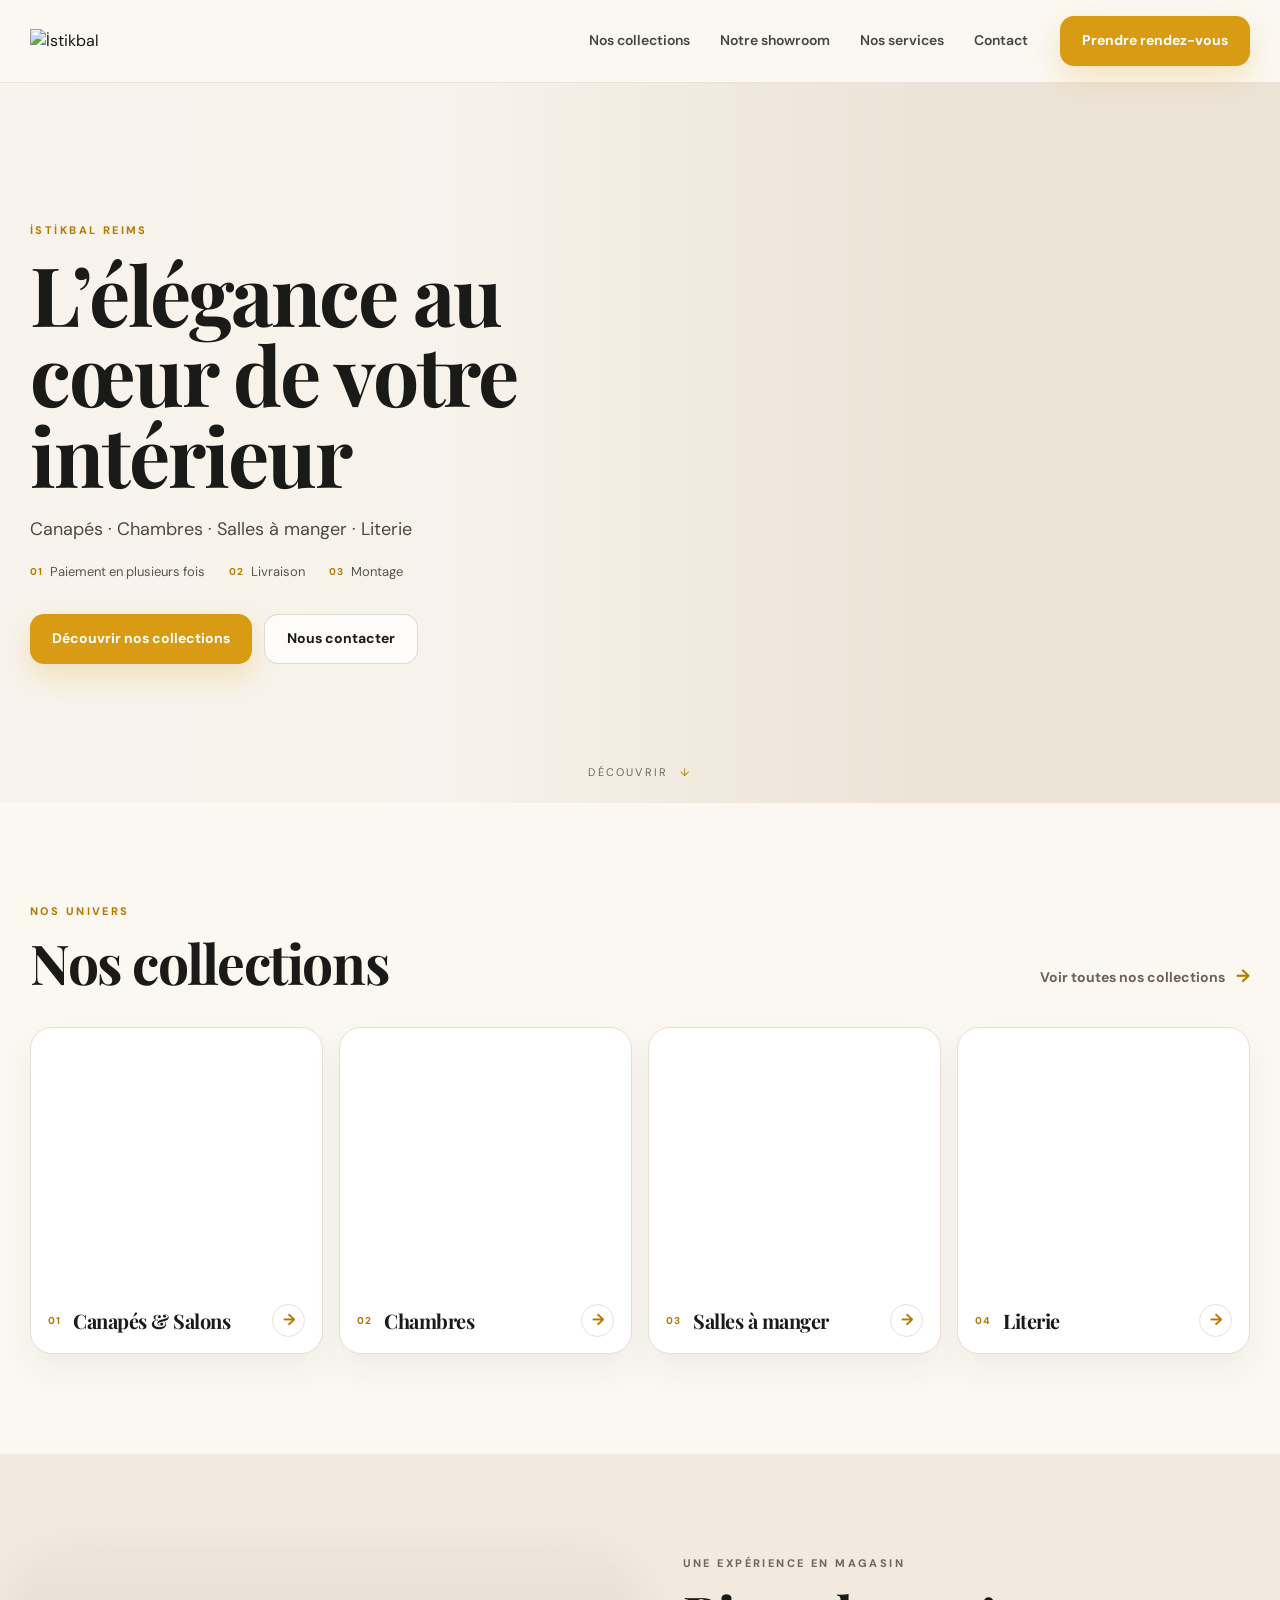
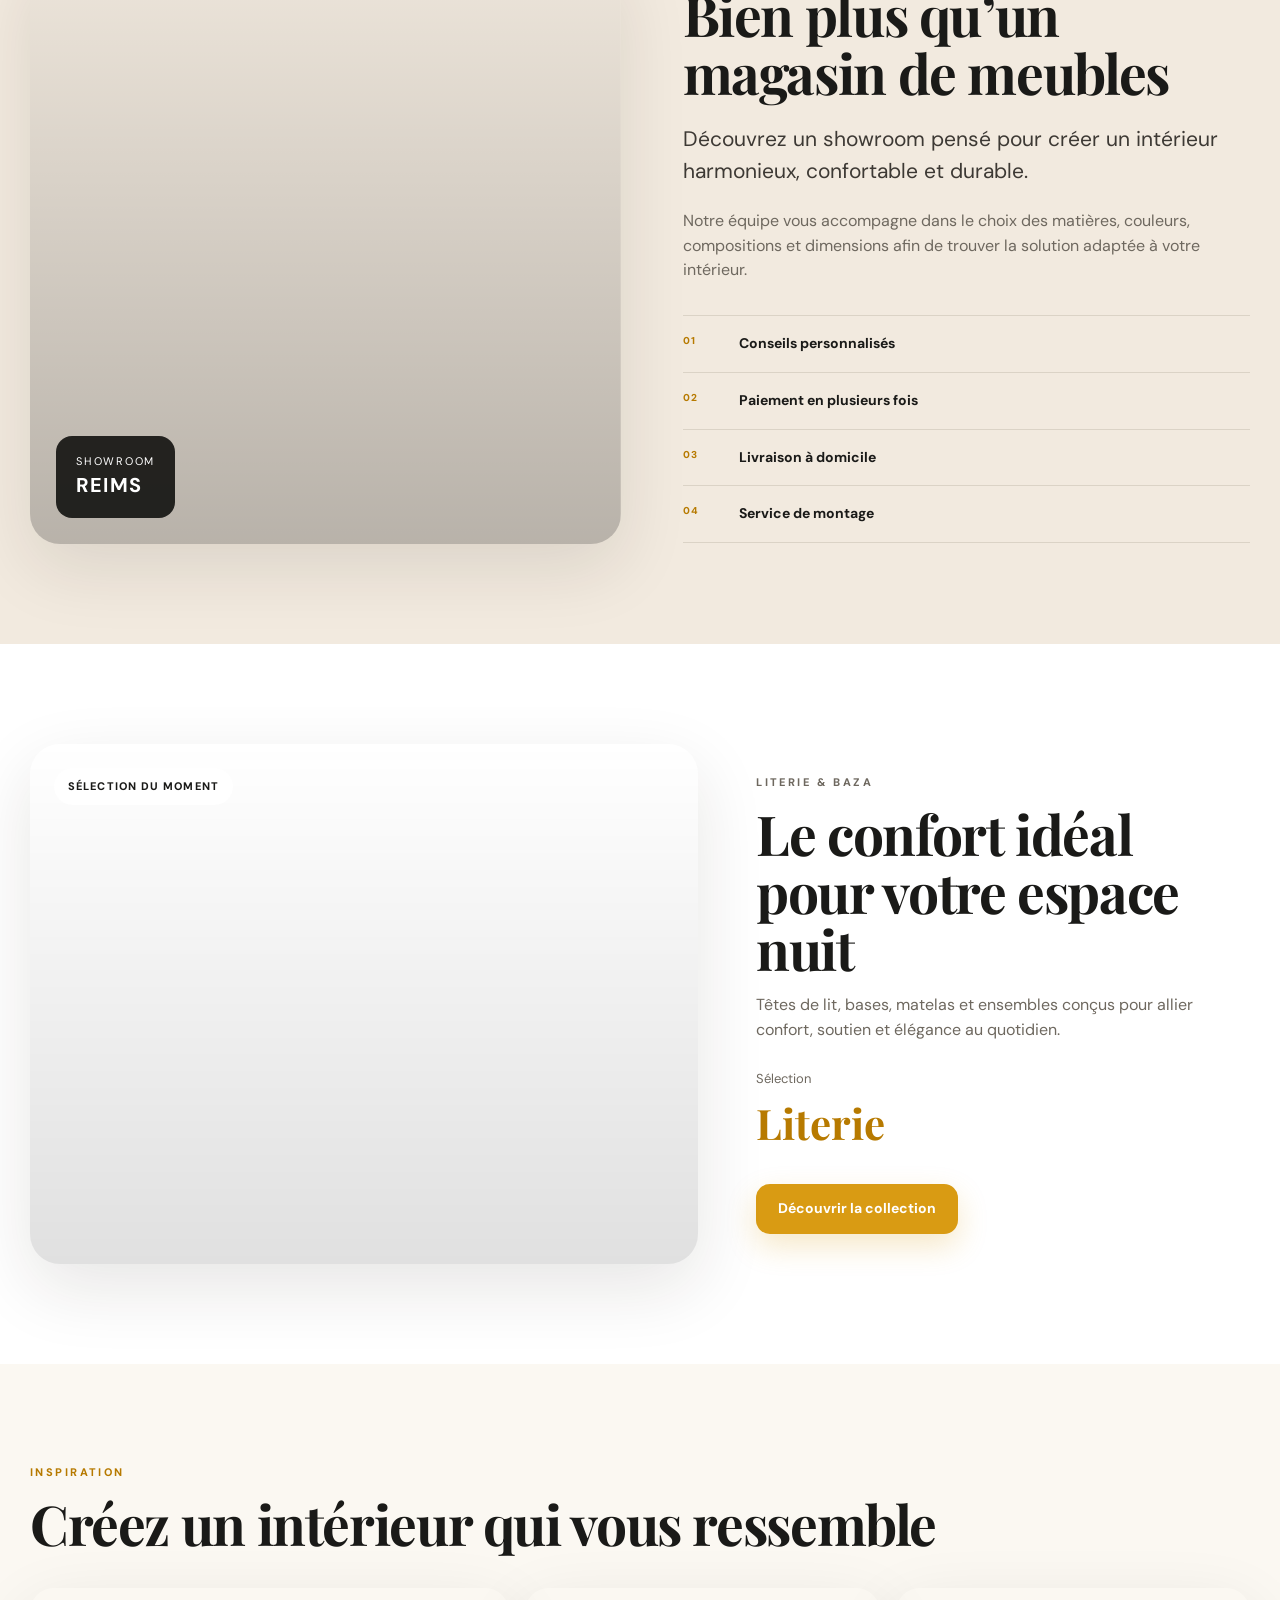
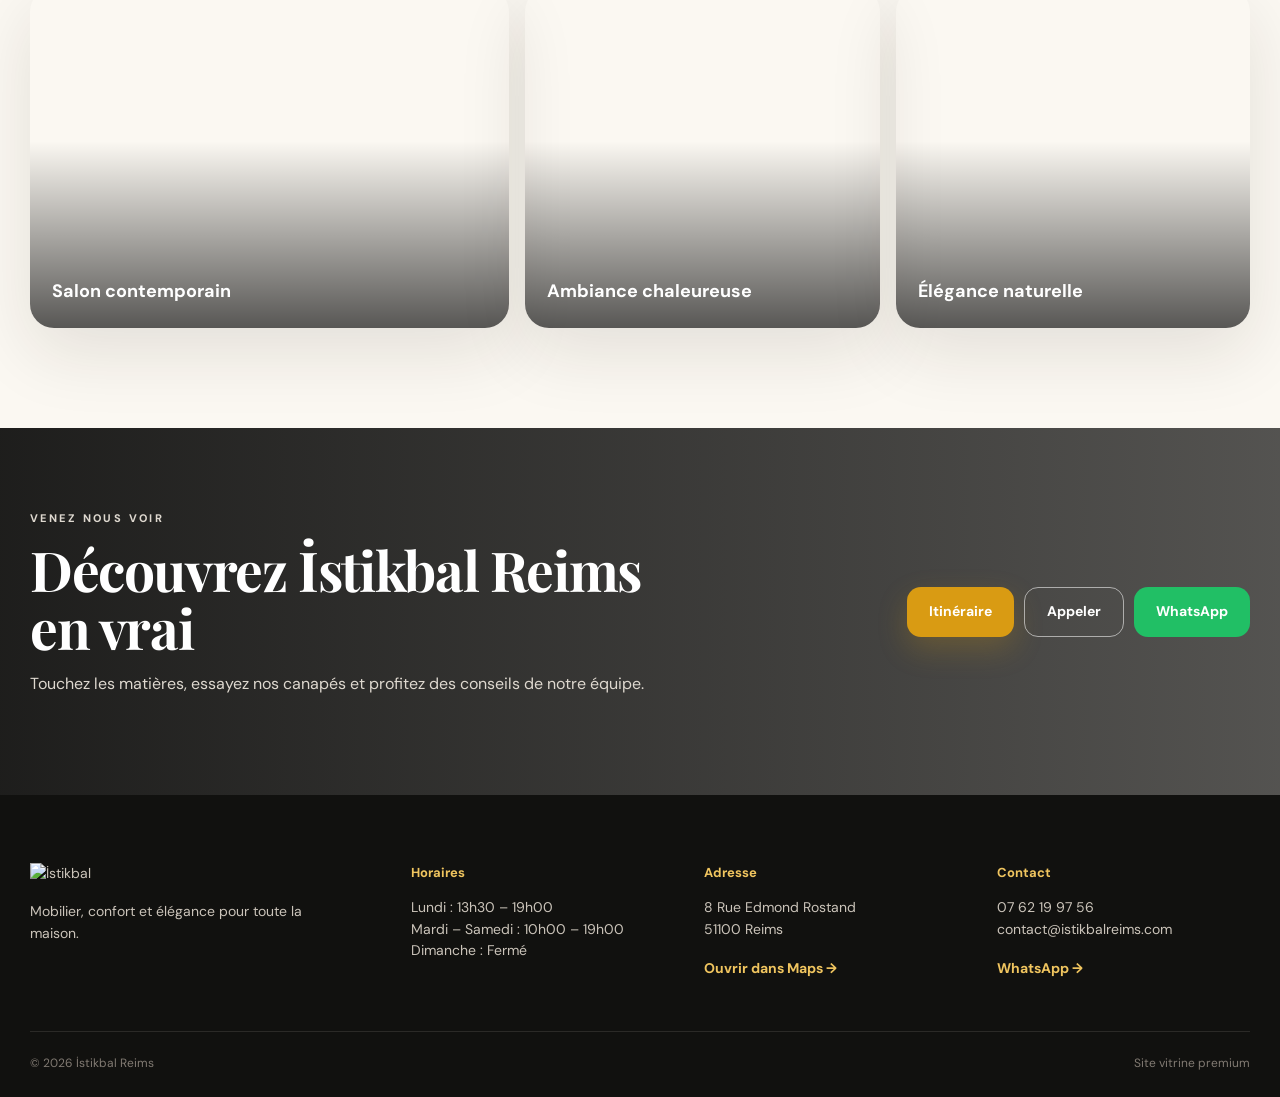
==== commit b649b0ac: "Add files via upload" ====
--- a/index.html
+++ b/index.html
@@ -15,14 +15,7 @@
   <header class="site-header">
     <div class="container nav">
       <a class="brand" href="#top" aria-label="İstikbal Reims">
-        <span class="brand-emblem" aria-hidden="true">
-          <svg viewBox="0 0 72 52" role="img">
-            <path d="M5 12c16 8 28 6 38-2 7-5 15-7 24-4-9 7-19 12-29 13C26 20 15 17 5 12Z"/>
-            <path d="M5 25c16 8 28 6 38-2 7-5 15-7 24-4-9 7-19 12-29 13C26 33 15 30 5 25Z"/>
-            <path d="M5 38c16 8 28 6 38-2 7-5 15-7 24-4-9 7-19 12-29 13C26 46 15 43 5 38Z"/>
-          </svg>
-        </span>
-        <span class="brand-text"><strong>İSTİKBAL</strong><small>REIMS</small></span>
+        <img class="brand-logo" src="assets/istikbal-logo.png" alt="İstikbal">
       </a>
 
       <button class="menu-toggle" aria-expanded="false" aria-label="Ouvrir le menu">
@@ -106,11 +99,11 @@
       <div class="container feature-grid">
         <div class="feature-photo"><div class="feature-tag">Sélection du moment</div></div>
         <div class="feature-copy">
-          <p class="eyebrow">COLLECTION ESTILO X</p>
-          <h2>Un salon pensé pour le confort quotidien</h2>
-          <p>Design contemporain, lignes généreuses et finitions soignées pour un intérieur élégant et chaleureux.</p>
-          <div class="price-row"><span>À partir de</span><strong>1 990 €</strong></div>
-          <a class="btn btn-gold" href="#contact">Découvrir le modèle</a>
+          <p class="eyebrow">LITERIE & BAZA</p>
+          <h2>Le confort idéal pour votre espace nuit</h2>
+          <p>Têtes de lit, bases, matelas et ensembles conçus pour allier confort, soutien et élégance au quotidien.</p>
+          <div class="price-row"><span>Sélection</span><strong>Literie</strong></div>
+          <a class="btn btn-gold" href="#contact">Découvrir la collection</a>
         </div>
       </div>
     </section>
@@ -146,7 +139,7 @@
   <footer class="footer" id="contact">
     <div class="container footer-top">
       <div class="footer-brand-block">
-        <a class="brand brand-footer" href="#top"><span class="brand-emblem"><svg viewBox="0 0 72 52"><path d="M5 12c16 8 28 6 38-2 7-5 15-7 24-4-9 7-19 12-29 13C26 20 15 17 5 12Z"/><path d="M5 25c16 8 28 6 38-2 7-5 15-7 24-4-9 7-19 12-29 13C26 33 15 30 5 25Z"/><path d="M5 38c16 8 28 6 38-2 7-5 15-7 24-4-9 7-19 12-29 13C26 46 15 43 5 38Z"/></svg></span><span class="brand-text"><strong>İSTİKBAL</strong><small>REIMS</small></span></a>
+        <a class="brand brand-footer" href="#top"><img class="brand-logo brand-logo-footer" src="assets/istikbal-logo.png" alt="İstikbal"></a>
         <p>Mobilier, confort et élégance pour toute la maison.</p>
       </div>
       <div><h4>Horaires</h4><p>Lundi : 13h30 – 19h00<br>Mardi – Samedi : 10h00 – 19h00<br>Dimanche : Fermé</p></div>
--- a/styles.css
+++ b/styles.css
@@ -2,13 +2,48 @@
 *{box-sizing:border-box}html{scroll-behavior:smooth}body{margin:0;font-family:"DM Sans",system-ui,-apple-system,BlinkMacSystemFont,"Segoe UI",sans-serif;color:var(--ink);background:var(--paper);line-height:1.55}a{text-decoration:none;color:inherit}.container{width:min(1220px,calc(100% - 44px));margin-inline:auto}
 .site-header{position:sticky;top:0;z-index:100;background:rgba(251,248,242,.94);backdrop-filter:blur(16px);border-bottom:1px solid rgba(232,223,212,.8)}.nav{min-height:82px;display:flex;align-items:center;gap:28px}.brand{display:flex;align-items:center;gap:12px}.brand-emblem{width:43px;height:34px;display:grid;place-items:center}.brand-emblem svg{width:100%;height:100%;fill:var(--gold)}.brand-text{display:flex;align-items:baseline;gap:7px}.brand-text strong{font-size:20px;letter-spacing:.02em}.brand-text small{font-size:13px;letter-spacing:.12em;color:#59554f}.main-nav{display:flex;gap:30px;margin-left:auto}.main-nav a{font-size:14px;font-weight:600;color:#49443e}.main-nav a:hover{color:var(--gold-dark)}.menu-toggle{display:none;margin-left:auto;border:0;background:none;padding:6px}.menu-toggle span{display:block;width:24px;height:2px;background:#222;margin:5px 0}.desktop-cta{margin-left:4px}
 .btn{display:inline-flex;align-items:center;justify-content:center;min-height:50px;padding:0 22px;border-radius:14px;font-weight:700;font-size:14px;transition:.2s ease}.btn:hover{transform:translateY(-1px)}.btn-gold{background:var(--gold);color:white;box-shadow:0 12px 30px rgba(217,155,19,.23)}.btn-gold:hover{background:var(--gold-dark)}.btn-ghost{background:rgba(255,255,255,.74);border:1px solid rgba(29,29,26,.15)}.btn-outline-white{border:1px solid rgba(255,255,255,.55);color:#fff}.btn-whatsapp{background:#21bf65;color:#fff}
-.hero{position:relative;min-height:720px;overflow:hidden;background:#ece3d6}.hero-bg{position:absolute;inset:0;background:linear-gradient(90deg,rgba(248,244,237,.98) 0%,rgba(248,244,237,.92) 35%,rgba(248,244,237,.42) 54%,rgba(248,244,237,.05) 72%),url("https://images.unsplash.com/photo-1600210492486-724fe5c67fb0?auto=format&fit=crop&w=2400&q=90") center/cover no-repeat}.hero-layout{min-height:720px;position:relative;display:flex;align-items:center}.hero-copy{max-width:610px;padding:80px 0}.eyebrow{margin:0 0 14px;font-size:11px;font-weight:800;letter-spacing:.22em;color:var(--gold-dark);text-transform:uppercase}h1,h2,h3{font-family:"Playfair Display",Georgia,serif;margin:0;letter-spacing:-.025em}h1{font-size:clamp(52px,6.4vw,82px);line-height:.98;max-width:760px}h2{font-size:clamp(36px,4.3vw,56px);line-height:1.04}.hero-lead{font-size:18px;margin:22px 0 18px;color:#4f4942}.hero-benefits{display:flex;gap:15px 24px;flex-wrap:wrap;font-size:13px;color:#5c554c}.hero-benefits span{display:flex;align-items:center;gap:7px}.hero-benefits b{font-size:10px;color:var(--gold-dark);letter-spacing:.1em}.hero-actions{display:flex;gap:12px;margin-top:32px}.hero-scroll{position:absolute;left:50%;bottom:22px;transform:translateX(-50%);font-size:11px;text-transform:uppercase;letter-spacing:.2em;color:#6d675f}.hero-scroll span{margin-left:7px;color:var(--gold-dark)}
+.hero{position:relative;min-height:720px;overflow:hidden;background:#ece3d6}.hero-bg{position:absolute;inset:0;background:linear-gradient(90deg,rgba(248,244,237,.98) 0%,rgba(248,244,237,.92) 35%,rgba(248,244,237,.42) 54%,rgba(248,244,237,.05) 72%),url("assets/hero-salon.jpg") center/cover no-repeat}.hero-layout{min-height:720px;position:relative;display:flex;align-items:center}.hero-copy{max-width:610px;padding:80px 0}.eyebrow{margin:0 0 14px;font-size:11px;font-weight:800;letter-spacing:.22em;color:var(--gold-dark);text-transform:uppercase}h1,h2,h3{font-family:"Playfair Display",Georgia,serif;margin:0;letter-spacing:-.025em}h1{font-size:clamp(52px,6.4vw,82px);line-height:.98;max-width:760px}h2{font-size:clamp(36px,4.3vw,56px);line-height:1.04}.hero-lead{font-size:18px;margin:22px 0 18px;color:#4f4942}.hero-benefits{display:flex;gap:15px 24px;flex-wrap:wrap;font-size:13px;color:#5c554c}.hero-benefits span{display:flex;align-items:center;gap:7px}.hero-benefits b{font-size:10px;color:var(--gold-dark);letter-spacing:.1em}.hero-actions{display:flex;gap:12px;margin-top:32px}.hero-scroll{position:absolute;left:50%;bottom:22px;transform:translateX(-50%);font-size:11px;text-transform:uppercase;letter-spacing:.2em;color:#6d675f}.hero-scroll span{margin-left:7px;color:var(--gold-dark)}
 .section{padding:100px 0}.section-top{display:flex;justify-content:space-between;align-items:end;gap:30px;margin-bottom:36px}.arrow-link{font-size:14px;font-weight:700;color:#6c6257}.arrow-link span{color:var(--gold-dark);font-size:18px;margin-left:8px}
-.collections-grid{display:grid;grid-template-columns:repeat(4,1fr);gap:16px}.collection-card{background:#fff;border:1px solid var(--line);border-radius:22px;overflow:hidden;box-shadow:0 16px 35px rgba(50,39,25,.055);transition:.25s ease}.collection-card:hover{transform:translateY(-4px);box-shadow:var(--shadow)}.collection-photo{aspect-ratio:1.12/1;background-size:cover;background-position:center}.collection-photo.sofa{background-image:url("https://images.unsplash.com/photo-1555041469-a586c61ea9bc?auto=format&fit=crop&w=1000&q=88")}.collection-photo.bedroom{background-image:url("https://images.unsplash.com/photo-1505693416388-ac5ce068fe85?auto=format&fit=crop&w=1000&q=88")}.collection-photo.dining{background-image:url("https://images.unsplash.com/photo-1617806118233-18e1de247200?auto=format&fit=crop&w=1000&q=88")}.collection-photo.bedding{background-image:url("https://images.unsplash.com/photo-1616594039964-ae9021a400a0?auto=format&fit=crop&w=1000&q=88")}.collection-info{display:grid;grid-template-columns:auto 1fr auto;align-items:center;gap:12px;padding:16px 17px}.collection-info span{font-size:10px;font-weight:800;color:var(--gold-dark);letter-spacing:.12em}.collection-info h3{font-size:20px}.collection-info b{width:33px;height:33px;border-radius:50%;display:grid;place-items:center;border:1px solid var(--line);color:var(--gold-dark)}
-.experience{background:var(--warm)}.experience-grid{display:grid;grid-template-columns:1.02fr .98fr;gap:62px;align-items:center}.experience-photo{min-height:590px;border-radius:30px;background:linear-gradient(180deg,rgba(0,0,0,.02),rgba(0,0,0,.24)),url("https://images.unsplash.com/photo-1618221195710-dd6b41faaea6?auto=format&fit=crop&w=1500&q=90") center/cover;box-shadow:var(--shadow);position:relative}.photo-badge{position:absolute;left:26px;bottom:26px;background:rgba(18,18,16,.9);color:#fff;padding:17px 20px;border-radius:16px;font-size:11px;letter-spacing:.16em}.photo-badge strong{font-size:20px;letter-spacing:.06em}.experience-copy p{color:var(--muted)}.large-text{font-size:21px!important;color:#3d3934!important;margin-top:22px}.service-lines{margin-top:32px;border-top:1px solid rgba(99,86,69,.16)}.service-lines div{display:grid;grid-template-columns:42px 1fr;gap:14px;padding:17px 0;border-bottom:1px solid rgba(99,86,69,.16)}.service-lines span{font-size:10px;font-weight:800;color:var(--gold-dark);letter-spacing:.1em}.service-lines strong{font-size:14px}
-.feature{background:#fff}.feature-grid{display:grid;grid-template-columns:1.15fr .85fr;gap:58px;align-items:center}.feature-photo{min-height:520px;border-radius:30px;position:relative;background:linear-gradient(180deg,rgba(0,0,0,0),rgba(0,0,0,.12)),url("https://images.unsplash.com/photo-1493663284031-b7e3aefcae8e?auto=format&fit=crop&w=1600&q=90") center/cover;box-shadow:var(--shadow)}.feature-tag{position:absolute;top:24px;left:24px;background:rgba(255,255,255,.92);padding:10px 14px;border-radius:999px;font-size:11px;font-weight:800;text-transform:uppercase;letter-spacing:.1em}.feature-copy p{color:var(--muted)}.price-row{margin:26px 0 28px;display:flex;flex-direction:column;gap:2px}.price-row span{font-size:13px;color:var(--muted)}.price-row strong{font-family:"Playfair Display",serif;font-size:42px;color:var(--gold-dark)}
-.inspiration-section{background:var(--paper)}.inspiration-grid{display:grid;grid-template-columns:1.15fr .85fr .85fr;gap:16px}.inspiration-card{min-height:340px;border-radius:24px;overflow:hidden;display:flex;align-items:flex-end;padding:22px;background-size:cover;background-position:center;position:relative;box-shadow:var(--shadow)}.inspiration-card::before{content:"";position:absolute;inset:0;background:linear-gradient(180deg,transparent 45%,rgba(0,0,0,.65))}.inspiration-card span{position:relative;color:#fff;font-size:18px;font-weight:700}.insp-a{background-image:url("https://images.unsplash.com/photo-1618220179428-22790b461013?auto=format&fit=crop&w=1200&q=88")}.insp-b{background-image:url("https://images.unsplash.com/photo-1600210491369-e753d80a41f3?auto=format&fit=crop&w=1200&q=88")}.insp-c{background-image:url("https://images.unsplash.com/photo-1617104678098-de229db51175?auto=format&fit=crop&w=1200&q=88")}
+.collections-grid{display:grid;grid-template-columns:repeat(4,1fr);gap:16px}.collection-card{background:#fff;border:1px solid var(--line);border-radius:22px;overflow:hidden;box-shadow:0 16px 35px rgba(50,39,25,.055);transition:.25s ease}.collection-card:hover{transform:translateY(-4px);box-shadow:var(--shadow)}.collection-photo{aspect-ratio:1.12/1;background-size:cover;background-position:center}.collection-photo.sofa{background-image:url("assets/hero-salon.jpg")}.collection-photo.bedroom{background-image:url("assets/collection-bedroom.png")}.collection-photo.dining{background-image:url("assets/collection-dining.png")}.collection-photo.bedding{background-image:url("assets/collection-bedding.png")}.collection-info{display:grid;grid-template-columns:auto 1fr auto;align-items:center;gap:12px;padding:16px 17px}.collection-info span{font-size:10px;font-weight:800;color:var(--gold-dark);letter-spacing:.12em}.collection-info h3{font-size:20px}.collection-info b{width:33px;height:33px;border-radius:50%;display:grid;place-items:center;border:1px solid var(--line);color:var(--gold-dark)}
+.experience{background:var(--warm)}.experience-grid{display:grid;grid-template-columns:1.02fr .98fr;gap:62px;align-items:center}.experience-photo{min-height:590px;border-radius:30px;background:linear-gradient(180deg,rgba(0,0,0,.02),rgba(0,0,0,.24)),url("assets/showroom-reims.jpg") center/cover;box-shadow:var(--shadow);position:relative}.photo-badge{position:absolute;left:26px;bottom:26px;background:rgba(18,18,16,.9);color:#fff;padding:17px 20px;border-radius:16px;font-size:11px;letter-spacing:.16em}.photo-badge strong{font-size:20px;letter-spacing:.06em}.experience-copy p{color:var(--muted)}.large-text{font-size:21px!important;color:#3d3934!important;margin-top:22px}.service-lines{margin-top:32px;border-top:1px solid rgba(99,86,69,.16)}.service-lines div{display:grid;grid-template-columns:42px 1fr;gap:14px;padding:17px 0;border-bottom:1px solid rgba(99,86,69,.16)}.service-lines span{font-size:10px;font-weight:800;color:var(--gold-dark);letter-spacing:.1em}.service-lines strong{font-size:14px}
+.feature{background:#fff}.feature-grid{display:grid;grid-template-columns:1.15fr .85fr;gap:58px;align-items:center}.feature-photo{min-height:520px;border-radius:30px;position:relative;background:linear-gradient(180deg,rgba(0,0,0,0),rgba(0,0,0,.12)),url("assets/collection-bedding.png") center/cover;box-shadow:var(--shadow)}.feature-tag{position:absolute;top:24px;left:24px;background:rgba(255,255,255,.92);padding:10px 14px;border-radius:999px;font-size:11px;font-weight:800;text-transform:uppercase;letter-spacing:.1em}.feature-copy p{color:var(--muted)}.price-row{margin:26px 0 28px;display:flex;flex-direction:column;gap:2px}.price-row span{font-size:13px;color:var(--muted)}.price-row strong{font-family:"Playfair Display",serif;font-size:42px;color:var(--gold-dark)}
+.inspiration-section{background:var(--paper)}.inspiration-grid{display:grid;grid-template-columns:1.15fr .85fr .85fr;gap:16px}.inspiration-card{min-height:340px;border-radius:24px;overflow:hidden;display:flex;align-items:flex-end;padding:22px;background-size:cover;background-position:center;position:relative;box-shadow:var(--shadow)}.inspiration-card::before{content:"";position:absolute;inset:0;background:linear-gradient(180deg,transparent 45%,rgba(0,0,0,.65))}.inspiration-card span{position:relative;color:#fff;font-size:18px;font-weight:700}.insp-a{background-image:url("assets/collection-dining.png")}.insp-b{background-image:url("assets/collection-bedroom.png")}.insp-c{background-image:url("assets/collection-bedding.png")}
 .visit{position:relative;padding:82px 0;background:url("https://images.unsplash.com/photo-1600607687939-ce8a6c25118c?auto=format&fit=crop&w=2200&q=90") center/cover;color:#fff}.visit-overlay{position:absolute;inset:0;background:linear-gradient(90deg,rgba(13,13,12,.93),rgba(13,13,12,.7))}.visit-content{position:relative;display:grid;grid-template-columns:1.1fr .9fr;align-items:center;gap:40px}.visit h2{max-width:700px}.visit p{color:#ded8cf;max-width:700px}.light{color:#f4c55b}.visit-actions{display:flex;justify-content:flex-end;flex-wrap:wrap;gap:10px}
 .footer{background:#11110f;color:#f7f2ea;padding:68px 0 24px}.footer-top{display:grid;grid-template-columns:1.35fr 1fr 1fr 1fr;gap:40px}.footer h4{margin:0 0 13px;color:#f0c55f;font-size:13px}.footer p,.footer a{font-size:14px;color:#cbc4ba}.brand-footer .brand-text strong{color:#fff}.brand-footer .brand-text small{color:#bdb5ab}.footer-brand-block p{max-width:320px;margin-top:17px}.footer-link{display:inline-block;margin-top:4px;color:#f0c55f!important;font-weight:700}.footer-bottom{margin-top:50px;padding-top:22px;border-top:1px solid #2b2a27;display:flex;justify-content:space-between;font-size:12px;color:#817a72}
-@media(max-width:960px){.main-nav,.desktop-cta{display:none}.menu-toggle{display:block}.main-nav.open{display:flex;position:absolute;left:22px;right:22px;top:82px;flex-direction:column;padding:22px;background:#fff;border:1px solid var(--line);border-radius:18px;box-shadow:var(--shadow)}.hero{min-height:820px}.hero-bg{background:linear-gradient(180deg,rgba(248,244,237,.16) 0%,rgba(248,244,237,.16) 38%,rgba(248,244,237,.95) 61%,rgba(248,244,237,1) 100%),url("https://images.unsplash.com/photo-1600210492486-724fe5c67fb0?auto=format&fit=crop&w=1600&q=90") center top/cover}.hero-layout{align-items:flex-end;min-height:820px}.hero-copy{padding:0 0 80px}.collections-grid{grid-template-columns:1fr 1fr}.experience-grid,.feature-grid,.visit-content{grid-template-columns:1fr}.visit-actions{justify-content:flex-start}.footer-top{grid-template-columns:1fr 1fr}}
+@media(max-width:960px){.main-nav,.desktop-cta{display:none}.menu-toggle{display:block}.main-nav.open{display:flex;position:absolute;left:22px;right:22px;top:82px;flex-direction:column;padding:22px;background:#fff;border:1px solid var(--line);border-radius:18px;box-shadow:var(--shadow)}.hero{min-height:820px}.hero-bg{background:linear-gradient(180deg,rgba(248,244,237,.16) 0%,rgba(248,244,237,.16) 38%,rgba(248,244,237,.95) 61%,rgba(248,244,237,1) 100%),url("assets/hero-salon.jpg") center top/cover}.hero-layout{align-items:flex-end;min-height:820px}.hero-copy{padding:0 0 80px}.collections-grid{grid-template-columns:1fr 1fr}.experience-grid,.feature-grid,.visit-content{grid-template-columns:1fr}.visit-actions{justify-content:flex-start}.footer-top{grid-template-columns:1fr 1fr}}
 @media(max-width:640px){.container{width:min(100% - 28px,1220px)}.nav{min-height:72px}.brand-emblem{width:36px}.brand-text strong{font-size:17px}.brand-text small{font-size:11px}.hero{min-height:760px}.hero-layout{min-height:760px}.hero-copy{padding-bottom:54px}h1{font-size:43px}h2{font-size:37px}.hero-lead{font-size:15px}.hero-benefits{font-size:12px;gap:9px}.hero-actions{flex-direction:column}.hero-actions .btn{width:100%}.hero-scroll{display:none}.section{padding:68px 0}.section-top{flex-direction:column;align-items:flex-start}.collections-grid{gap:10px}.collection-info{grid-template-columns:auto 1fr;padding:12px}.collection-info b{display:none}.collection-info h3{font-size:15px}.experience-photo,.feature-photo{min-height:340px}.experience-grid,.feature-grid{gap:32px}.large-text{font-size:18px!important}.inspiration-grid{grid-template-columns:1fr}.inspiration-card{min-height:250px}.visit-actions{display:grid;grid-template-columns:1fr}.footer-top{grid-template-columns:1fr}.footer-bottom{flex-direction:column;gap:8px}}
+
+/* V3 — official İstikbal logo */
+.brand{gap:0}
+.brand-logo{
+  display:block;
+  width:174px;
+  height:auto;
+  object-fit:contain;
+}
+.brand-logo-footer{
+  width:185px;
+  filter:none;
+}
+@media(max-width:640px){
+  .brand-logo{width:145px}
+  .brand-logo-footer{width:160px}
+}
+
+/* V4 — user supplied real visuals */
+.hero-bg{
+  background-position:center center;
+}
+.experience-photo{
+  background-position:center center;
+}
+.feature-photo{
+  background-position:center center;
+}
+
+/* V5 — official product visuals from user */
+.collection-photo.bedroom{background-position:center center}
+.collection-photo.dining{background-position:center center}
+.collection-photo.bedding{background-position:center center}
+.feature-photo{background-position:center center}
+.insp-a,.insp-b,.insp-c{background-position:center center}
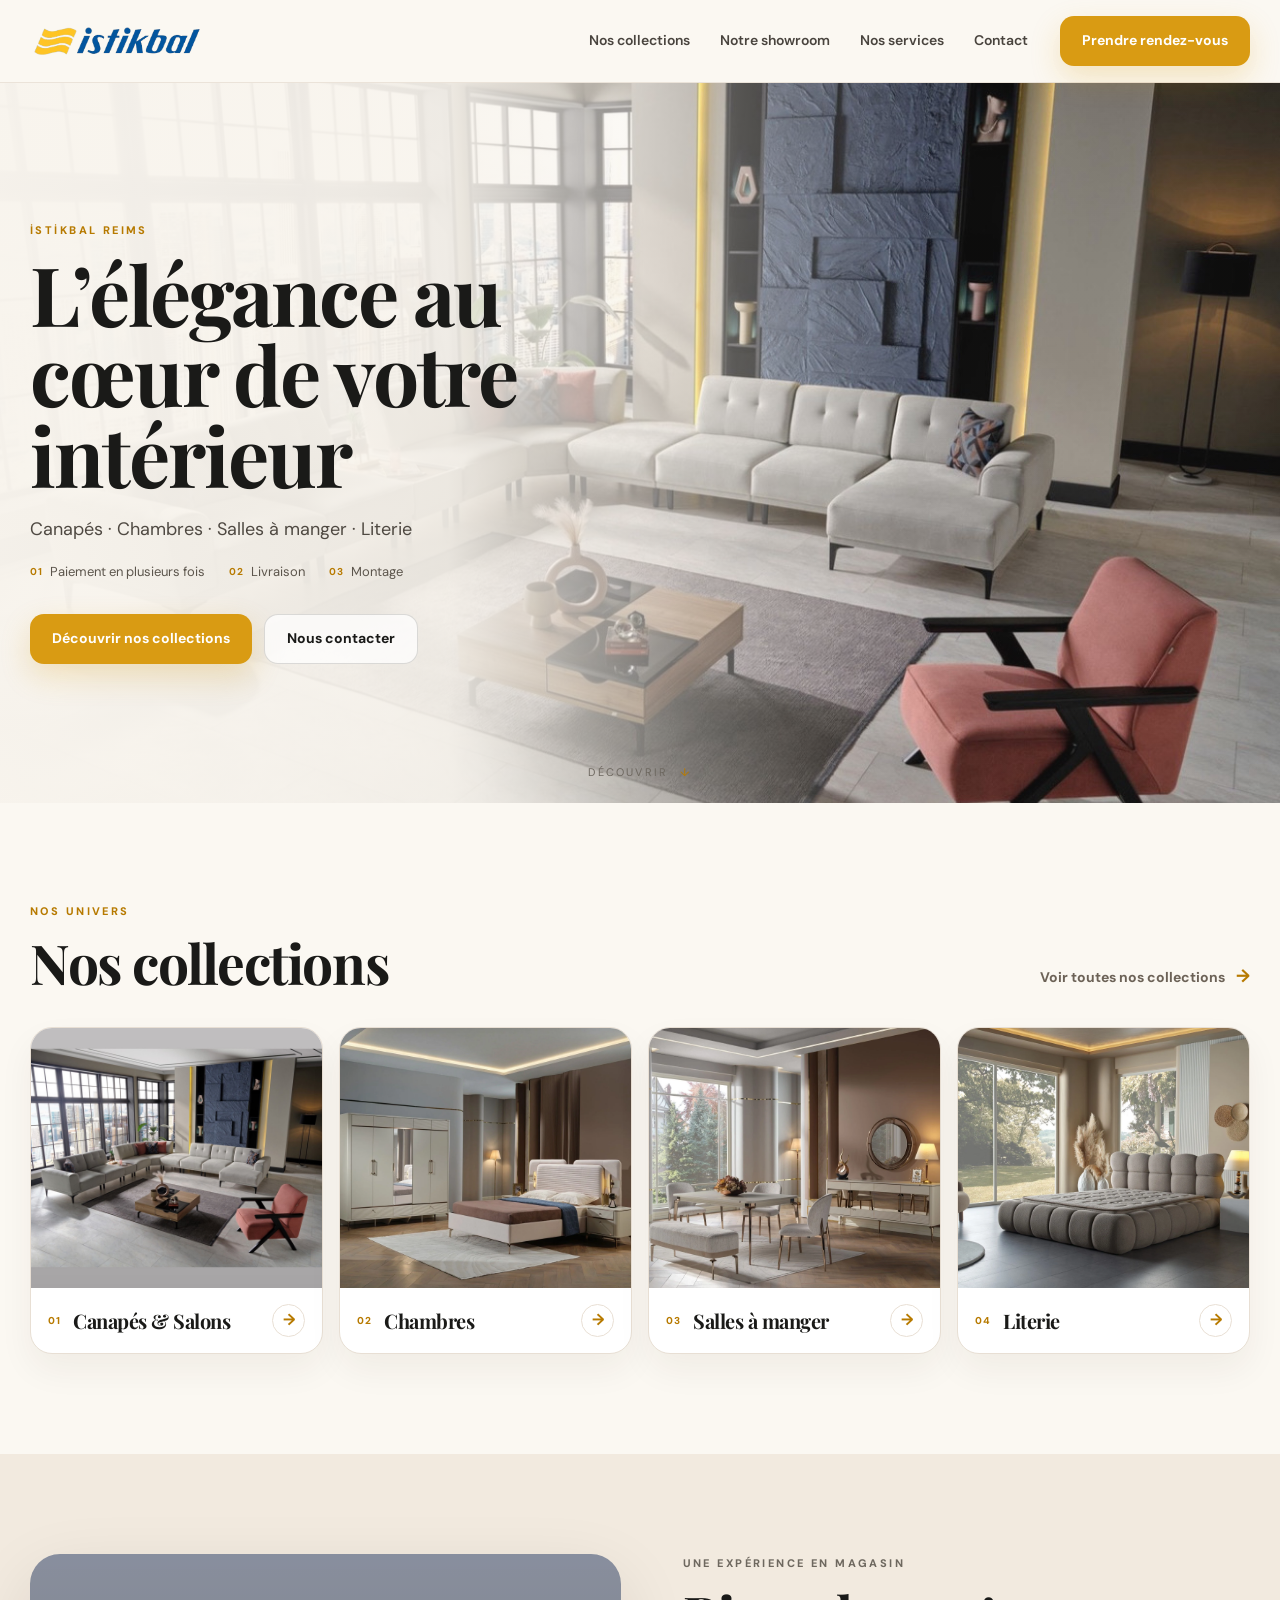
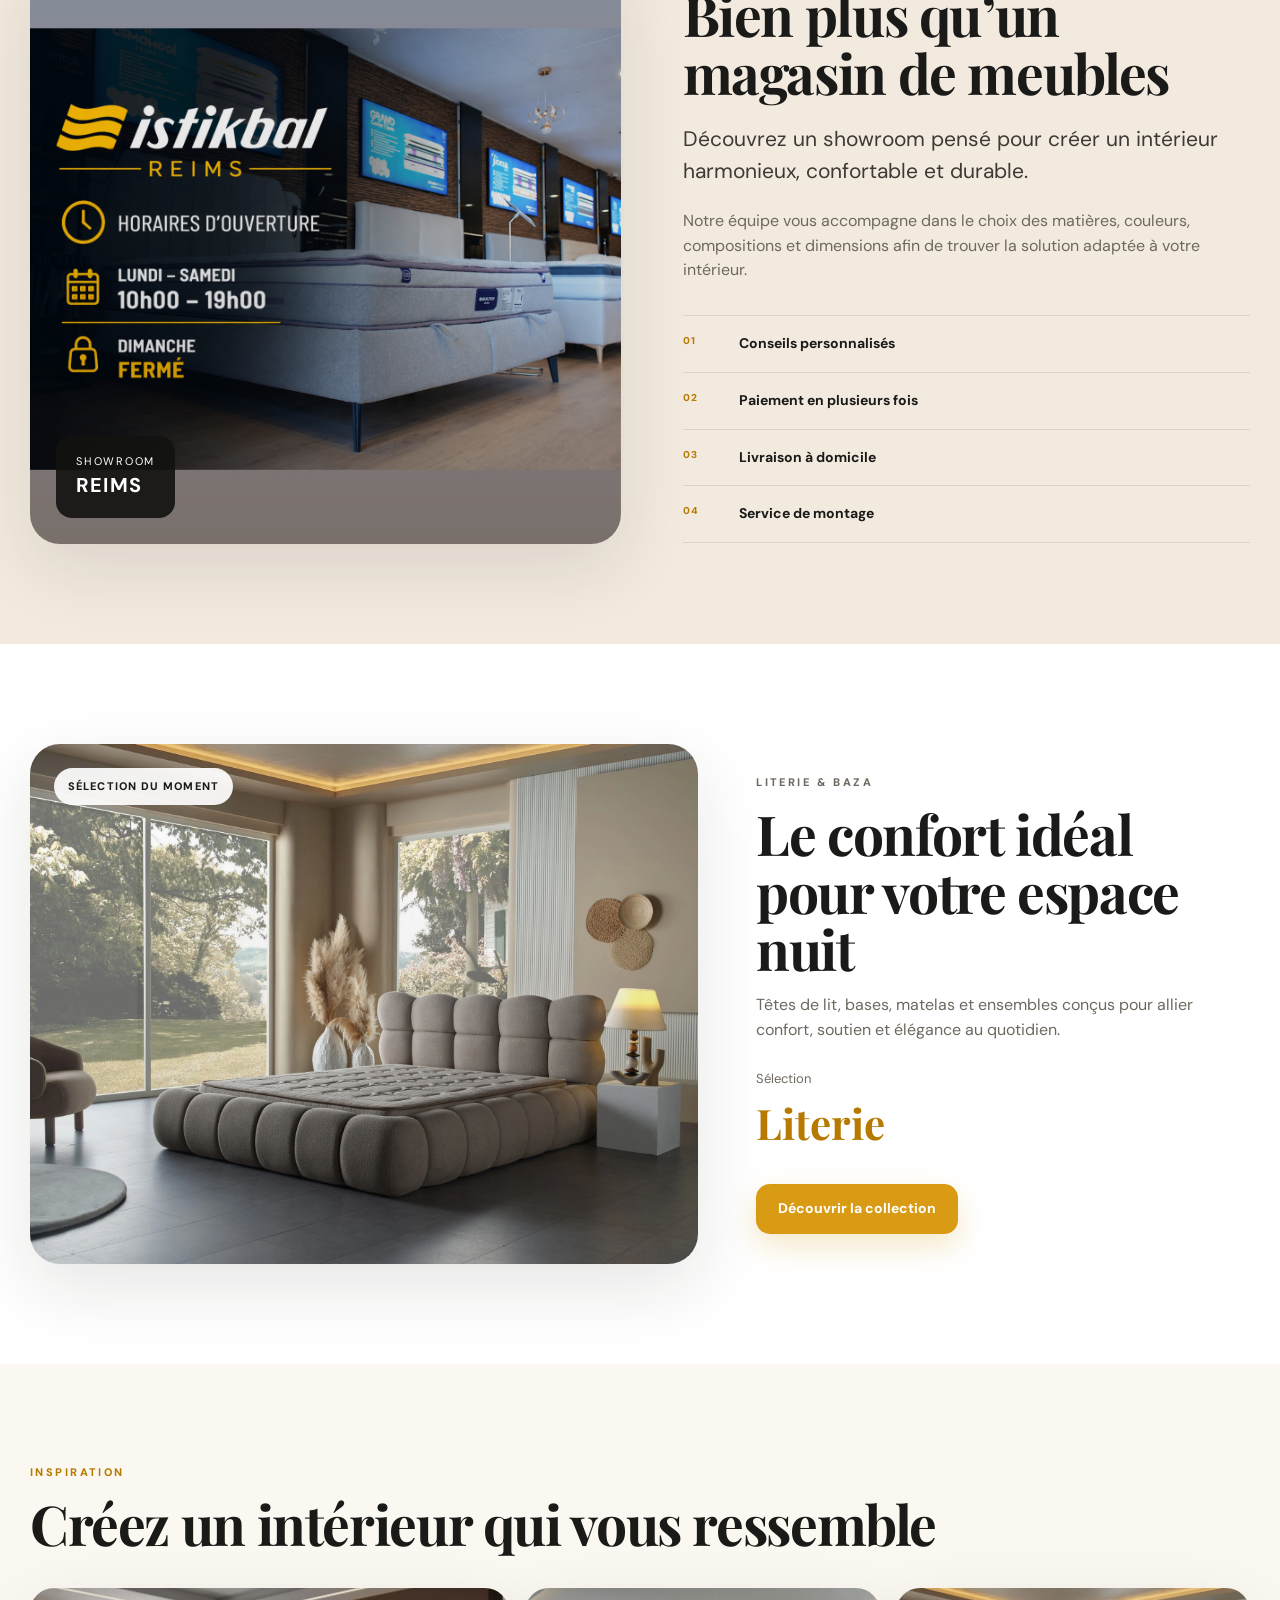
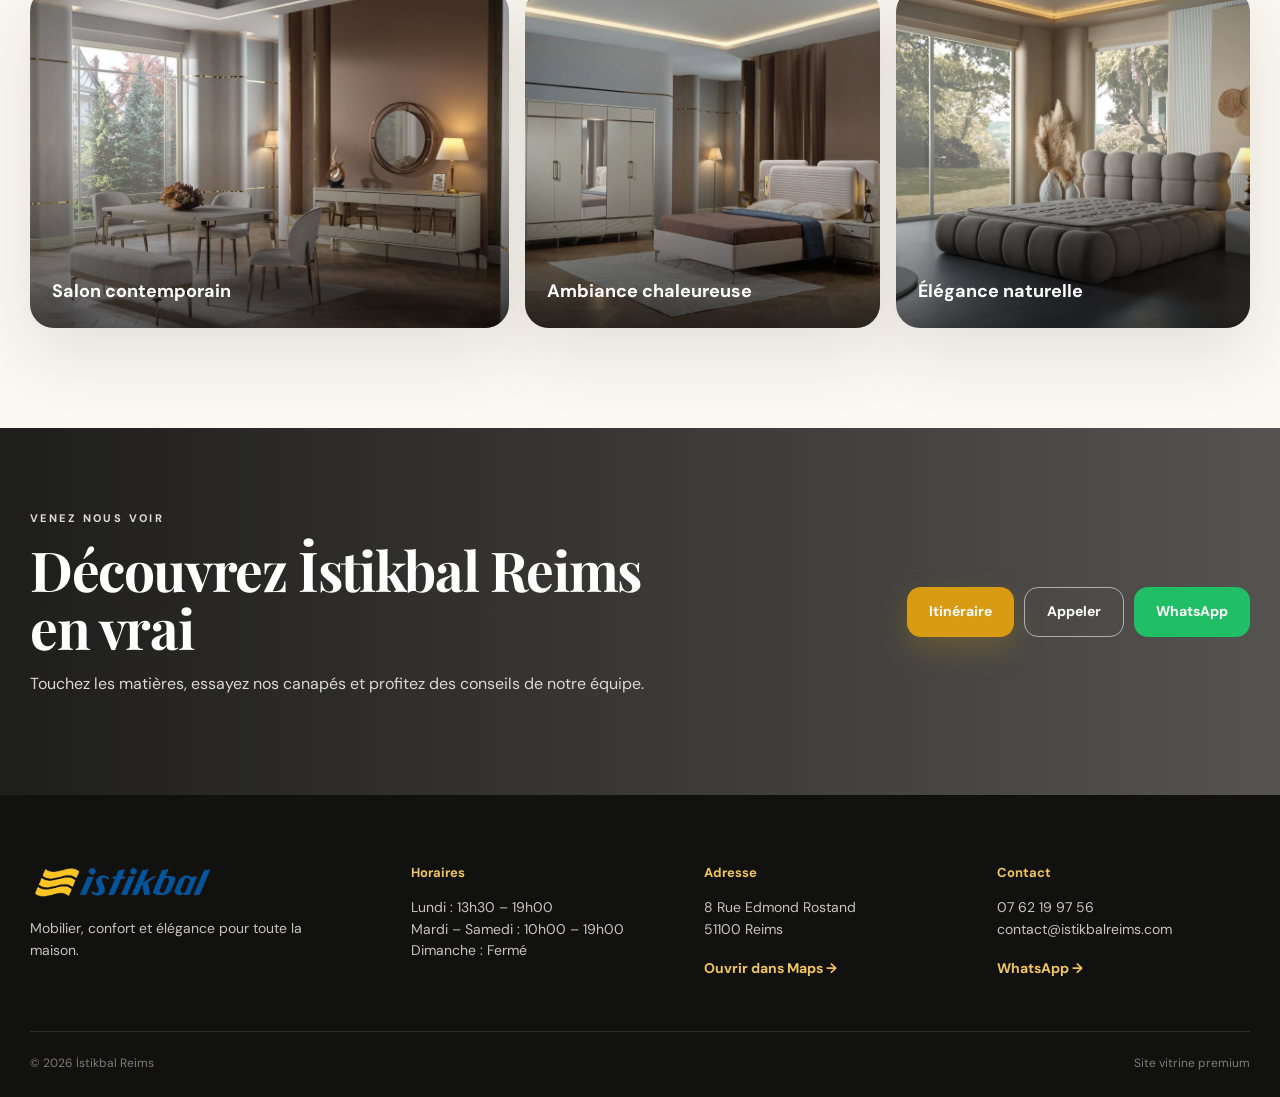
==== commit 37ca63a5: "Add files via upload" ====
--- a/index.html
+++ b/index.html
@@ -15,7 +15,7 @@
   <header class="site-header">
     <div class="container nav">
       <a class="brand" href="#top" aria-label="İstikbal Reims">
-        <img class="brand-logo" src="assets/istikbal-logo.png" alt="İstikbal">
+        <img class="brand-logo" src="istikbal-logo.png" alt="İstikbal">
       </a>
 
       <button class="menu-toggle" aria-expanded="false" aria-label="Ouvrir le menu">
@@ -139,7 +139,7 @@
   <footer class="footer" id="contact">
     <div class="container footer-top">
       <div class="footer-brand-block">
-        <a class="brand brand-footer" href="#top"><img class="brand-logo brand-logo-footer" src="assets/istikbal-logo.png" alt="İstikbal"></a>
+        <a class="brand brand-footer" href="#top"><img class="brand-logo brand-logo-footer" src="istikbal-logo.png" alt="İstikbal"></a>
         <p>Mobilier, confort et élégance pour toute la maison.</p>
       </div>
       <div><h4>Horaires</h4><p>Lundi : 13h30 – 19h00<br>Mardi – Samedi : 10h00 – 19h00<br>Dimanche : Fermé</p></div>
--- a/styles.css
+++ b/styles.css
@@ -2,15 +2,15 @@
 *{box-sizing:border-box}html{scroll-behavior:smooth}body{margin:0;font-family:"DM Sans",system-ui,-apple-system,BlinkMacSystemFont,"Segoe UI",sans-serif;color:var(--ink);background:var(--paper);line-height:1.55}a{text-decoration:none;color:inherit}.container{width:min(1220px,calc(100% - 44px));margin-inline:auto}
 .site-header{position:sticky;top:0;z-index:100;background:rgba(251,248,242,.94);backdrop-filter:blur(16px);border-bottom:1px solid rgba(232,223,212,.8)}.nav{min-height:82px;display:flex;align-items:center;gap:28px}.brand{display:flex;align-items:center;gap:12px}.brand-emblem{width:43px;height:34px;display:grid;place-items:center}.brand-emblem svg{width:100%;height:100%;fill:var(--gold)}.brand-text{display:flex;align-items:baseline;gap:7px}.brand-text strong{font-size:20px;letter-spacing:.02em}.brand-text small{font-size:13px;letter-spacing:.12em;color:#59554f}.main-nav{display:flex;gap:30px;margin-left:auto}.main-nav a{font-size:14px;font-weight:600;color:#49443e}.main-nav a:hover{color:var(--gold-dark)}.menu-toggle{display:none;margin-left:auto;border:0;background:none;padding:6px}.menu-toggle span{display:block;width:24px;height:2px;background:#222;margin:5px 0}.desktop-cta{margin-left:4px}
 .btn{display:inline-flex;align-items:center;justify-content:center;min-height:50px;padding:0 22px;border-radius:14px;font-weight:700;font-size:14px;transition:.2s ease}.btn:hover{transform:translateY(-1px)}.btn-gold{background:var(--gold);color:white;box-shadow:0 12px 30px rgba(217,155,19,.23)}.btn-gold:hover{background:var(--gold-dark)}.btn-ghost{background:rgba(255,255,255,.74);border:1px solid rgba(29,29,26,.15)}.btn-outline-white{border:1px solid rgba(255,255,255,.55);color:#fff}.btn-whatsapp{background:#21bf65;color:#fff}
-.hero{position:relative;min-height:720px;overflow:hidden;background:#ece3d6}.hero-bg{position:absolute;inset:0;background:linear-gradient(90deg,rgba(248,244,237,.98) 0%,rgba(248,244,237,.92) 35%,rgba(248,244,237,.42) 54%,rgba(248,244,237,.05) 72%),url("assets/hero-salon.jpg") center/cover no-repeat}.hero-layout{min-height:720px;position:relative;display:flex;align-items:center}.hero-copy{max-width:610px;padding:80px 0}.eyebrow{margin:0 0 14px;font-size:11px;font-weight:800;letter-spacing:.22em;color:var(--gold-dark);text-transform:uppercase}h1,h2,h3{font-family:"Playfair Display",Georgia,serif;margin:0;letter-spacing:-.025em}h1{font-size:clamp(52px,6.4vw,82px);line-height:.98;max-width:760px}h2{font-size:clamp(36px,4.3vw,56px);line-height:1.04}.hero-lead{font-size:18px;margin:22px 0 18px;color:#4f4942}.hero-benefits{display:flex;gap:15px 24px;flex-wrap:wrap;font-size:13px;color:#5c554c}.hero-benefits span{display:flex;align-items:center;gap:7px}.hero-benefits b{font-size:10px;color:var(--gold-dark);letter-spacing:.1em}.hero-actions{display:flex;gap:12px;margin-top:32px}.hero-scroll{position:absolute;left:50%;bottom:22px;transform:translateX(-50%);font-size:11px;text-transform:uppercase;letter-spacing:.2em;color:#6d675f}.hero-scroll span{margin-left:7px;color:var(--gold-dark)}
+.hero{position:relative;min-height:720px;overflow:hidden;background:#ece3d6}.hero-bg{position:absolute;inset:0;background:linear-gradient(90deg,rgba(248,244,237,.98) 0%,rgba(248,244,237,.92) 35%,rgba(248,244,237,.42) 54%,rgba(248,244,237,.05) 72%),url("hero-salon.jpg") center/cover no-repeat}.hero-layout{min-height:720px;position:relative;display:flex;align-items:center}.hero-copy{max-width:610px;padding:80px 0}.eyebrow{margin:0 0 14px;font-size:11px;font-weight:800;letter-spacing:.22em;color:var(--gold-dark);text-transform:uppercase}h1,h2,h3{font-family:"Playfair Display",Georgia,serif;margin:0;letter-spacing:-.025em}h1{font-size:clamp(52px,6.4vw,82px);line-height:.98;max-width:760px}h2{font-size:clamp(36px,4.3vw,56px);line-height:1.04}.hero-lead{font-size:18px;margin:22px 0 18px;color:#4f4942}.hero-benefits{display:flex;gap:15px 24px;flex-wrap:wrap;font-size:13px;color:#5c554c}.hero-benefits span{display:flex;align-items:center;gap:7px}.hero-benefits b{font-size:10px;color:var(--gold-dark);letter-spacing:.1em}.hero-actions{display:flex;gap:12px;margin-top:32px}.hero-scroll{position:absolute;left:50%;bottom:22px;transform:translateX(-50%);font-size:11px;text-transform:uppercase;letter-spacing:.2em;color:#6d675f}.hero-scroll span{margin-left:7px;color:var(--gold-dark)}
 .section{padding:100px 0}.section-top{display:flex;justify-content:space-between;align-items:end;gap:30px;margin-bottom:36px}.arrow-link{font-size:14px;font-weight:700;color:#6c6257}.arrow-link span{color:var(--gold-dark);font-size:18px;margin-left:8px}
-.collections-grid{display:grid;grid-template-columns:repeat(4,1fr);gap:16px}.collection-card{background:#fff;border:1px solid var(--line);border-radius:22px;overflow:hidden;box-shadow:0 16px 35px rgba(50,39,25,.055);transition:.25s ease}.collection-card:hover{transform:translateY(-4px);box-shadow:var(--shadow)}.collection-photo{aspect-ratio:1.12/1;background-size:cover;background-position:center}.collection-photo.sofa{background-image:url("assets/hero-salon.jpg")}.collection-photo.bedroom{background-image:url("assets/collection-bedroom.png")}.collection-photo.dining{background-image:url("assets/collection-dining.png")}.collection-photo.bedding{background-image:url("assets/collection-bedding.png")}.collection-info{display:grid;grid-template-columns:auto 1fr auto;align-items:center;gap:12px;padding:16px 17px}.collection-info span{font-size:10px;font-weight:800;color:var(--gold-dark);letter-spacing:.12em}.collection-info h3{font-size:20px}.collection-info b{width:33px;height:33px;border-radius:50%;display:grid;place-items:center;border:1px solid var(--line);color:var(--gold-dark)}
-.experience{background:var(--warm)}.experience-grid{display:grid;grid-template-columns:1.02fr .98fr;gap:62px;align-items:center}.experience-photo{min-height:590px;border-radius:30px;background:linear-gradient(180deg,rgba(0,0,0,.02),rgba(0,0,0,.24)),url("assets/showroom-reims.jpg") center/cover;box-shadow:var(--shadow);position:relative}.photo-badge{position:absolute;left:26px;bottom:26px;background:rgba(18,18,16,.9);color:#fff;padding:17px 20px;border-radius:16px;font-size:11px;letter-spacing:.16em}.photo-badge strong{font-size:20px;letter-spacing:.06em}.experience-copy p{color:var(--muted)}.large-text{font-size:21px!important;color:#3d3934!important;margin-top:22px}.service-lines{margin-top:32px;border-top:1px solid rgba(99,86,69,.16)}.service-lines div{display:grid;grid-template-columns:42px 1fr;gap:14px;padding:17px 0;border-bottom:1px solid rgba(99,86,69,.16)}.service-lines span{font-size:10px;font-weight:800;color:var(--gold-dark);letter-spacing:.1em}.service-lines strong{font-size:14px}
-.feature{background:#fff}.feature-grid{display:grid;grid-template-columns:1.15fr .85fr;gap:58px;align-items:center}.feature-photo{min-height:520px;border-radius:30px;position:relative;background:linear-gradient(180deg,rgba(0,0,0,0),rgba(0,0,0,.12)),url("assets/collection-bedding.png") center/cover;box-shadow:var(--shadow)}.feature-tag{position:absolute;top:24px;left:24px;background:rgba(255,255,255,.92);padding:10px 14px;border-radius:999px;font-size:11px;font-weight:800;text-transform:uppercase;letter-spacing:.1em}.feature-copy p{color:var(--muted)}.price-row{margin:26px 0 28px;display:flex;flex-direction:column;gap:2px}.price-row span{font-size:13px;color:var(--muted)}.price-row strong{font-family:"Playfair Display",serif;font-size:42px;color:var(--gold-dark)}
-.inspiration-section{background:var(--paper)}.inspiration-grid{display:grid;grid-template-columns:1.15fr .85fr .85fr;gap:16px}.inspiration-card{min-height:340px;border-radius:24px;overflow:hidden;display:flex;align-items:flex-end;padding:22px;background-size:cover;background-position:center;position:relative;box-shadow:var(--shadow)}.inspiration-card::before{content:"";position:absolute;inset:0;background:linear-gradient(180deg,transparent 45%,rgba(0,0,0,.65))}.inspiration-card span{position:relative;color:#fff;font-size:18px;font-weight:700}.insp-a{background-image:url("assets/collection-dining.png")}.insp-b{background-image:url("assets/collection-bedroom.png")}.insp-c{background-image:url("assets/collection-bedding.png")}
+.collections-grid{display:grid;grid-template-columns:repeat(4,1fr);gap:16px}.collection-card{background:#fff;border:1px solid var(--line);border-radius:22px;overflow:hidden;box-shadow:0 16px 35px rgba(50,39,25,.055);transition:.25s ease}.collection-card:hover{transform:translateY(-4px);box-shadow:var(--shadow)}.collection-photo{aspect-ratio:1.12/1;background-size:cover;background-position:center}.collection-photo.sofa{background-image:url("hero-salon.jpg")}.collection-photo.bedroom{background-image:url("collection-bedroom.png")}.collection-photo.dining{background-image:url("collection-dining.png")}.collection-photo.bedding{background-image:url("collection-bedding.png")}.collection-info{display:grid;grid-template-columns:auto 1fr auto;align-items:center;gap:12px;padding:16px 17px}.collection-info span{font-size:10px;font-weight:800;color:var(--gold-dark);letter-spacing:.12em}.collection-info h3{font-size:20px}.collection-info b{width:33px;height:33px;border-radius:50%;display:grid;place-items:center;border:1px solid var(--line);color:var(--gold-dark)}
+.experience{background:var(--warm)}.experience-grid{display:grid;grid-template-columns:1.02fr .98fr;gap:62px;align-items:center}.experience-photo{min-height:590px;border-radius:30px;background:linear-gradient(180deg,rgba(0,0,0,.02),rgba(0,0,0,.24)),url("showroom-reims.jpg") center/cover;box-shadow:var(--shadow);position:relative}.photo-badge{position:absolute;left:26px;bottom:26px;background:rgba(18,18,16,.9);color:#fff;padding:17px 20px;border-radius:16px;font-size:11px;letter-spacing:.16em}.photo-badge strong{font-size:20px;letter-spacing:.06em}.experience-copy p{color:var(--muted)}.large-text{font-size:21px!important;color:#3d3934!important;margin-top:22px}.service-lines{margin-top:32px;border-top:1px solid rgba(99,86,69,.16)}.service-lines div{display:grid;grid-template-columns:42px 1fr;gap:14px;padding:17px 0;border-bottom:1px solid rgba(99,86,69,.16)}.service-lines span{font-size:10px;font-weight:800;color:var(--gold-dark);letter-spacing:.1em}.service-lines strong{font-size:14px}
+.feature{background:#fff}.feature-grid{display:grid;grid-template-columns:1.15fr .85fr;gap:58px;align-items:center}.feature-photo{min-height:520px;border-radius:30px;position:relative;background:linear-gradient(180deg,rgba(0,0,0,0),rgba(0,0,0,.12)),url("collection-bedding.png") center/cover;box-shadow:var(--shadow)}.feature-tag{position:absolute;top:24px;left:24px;background:rgba(255,255,255,.92);padding:10px 14px;border-radius:999px;font-size:11px;font-weight:800;text-transform:uppercase;letter-spacing:.1em}.feature-copy p{color:var(--muted)}.price-row{margin:26px 0 28px;display:flex;flex-direction:column;gap:2px}.price-row span{font-size:13px;color:var(--muted)}.price-row strong{font-family:"Playfair Display",serif;font-size:42px;color:var(--gold-dark)}
+.inspiration-section{background:var(--paper)}.inspiration-grid{display:grid;grid-template-columns:1.15fr .85fr .85fr;gap:16px}.inspiration-card{min-height:340px;border-radius:24px;overflow:hidden;display:flex;align-items:flex-end;padding:22px;background-size:cover;background-position:center;position:relative;box-shadow:var(--shadow)}.inspiration-card::before{content:"";position:absolute;inset:0;background:linear-gradient(180deg,transparent 45%,rgba(0,0,0,.65))}.inspiration-card span{position:relative;color:#fff;font-size:18px;font-weight:700}.insp-a{background-image:url("collection-dining.png")}.insp-b{background-image:url("collection-bedroom.png")}.insp-c{background-image:url("collection-bedding.png")}
 .visit{position:relative;padding:82px 0;background:url("https://images.unsplash.com/photo-1600607687939-ce8a6c25118c?auto=format&fit=crop&w=2200&q=90") center/cover;color:#fff}.visit-overlay{position:absolute;inset:0;background:linear-gradient(90deg,rgba(13,13,12,.93),rgba(13,13,12,.7))}.visit-content{position:relative;display:grid;grid-template-columns:1.1fr .9fr;align-items:center;gap:40px}.visit h2{max-width:700px}.visit p{color:#ded8cf;max-width:700px}.light{color:#f4c55b}.visit-actions{display:flex;justify-content:flex-end;flex-wrap:wrap;gap:10px}
 .footer{background:#11110f;color:#f7f2ea;padding:68px 0 24px}.footer-top{display:grid;grid-template-columns:1.35fr 1fr 1fr 1fr;gap:40px}.footer h4{margin:0 0 13px;color:#f0c55f;font-size:13px}.footer p,.footer a{font-size:14px;color:#cbc4ba}.brand-footer .brand-text strong{color:#fff}.brand-footer .brand-text small{color:#bdb5ab}.footer-brand-block p{max-width:320px;margin-top:17px}.footer-link{display:inline-block;margin-top:4px;color:#f0c55f!important;font-weight:700}.footer-bottom{margin-top:50px;padding-top:22px;border-top:1px solid #2b2a27;display:flex;justify-content:space-between;font-size:12px;color:#817a72}
-@media(max-width:960px){.main-nav,.desktop-cta{display:none}.menu-toggle{display:block}.main-nav.open{display:flex;position:absolute;left:22px;right:22px;top:82px;flex-direction:column;padding:22px;background:#fff;border:1px solid var(--line);border-radius:18px;box-shadow:var(--shadow)}.hero{min-height:820px}.hero-bg{background:linear-gradient(180deg,rgba(248,244,237,.16) 0%,rgba(248,244,237,.16) 38%,rgba(248,244,237,.95) 61%,rgba(248,244,237,1) 100%),url("assets/hero-salon.jpg") center top/cover}.hero-layout{align-items:flex-end;min-height:820px}.hero-copy{padding:0 0 80px}.collections-grid{grid-template-columns:1fr 1fr}.experience-grid,.feature-grid,.visit-content{grid-template-columns:1fr}.visit-actions{justify-content:flex-start}.footer-top{grid-template-columns:1fr 1fr}}
+@media(max-width:960px){.main-nav,.desktop-cta{display:none}.menu-toggle{display:block}.main-nav.open{display:flex;position:absolute;left:22px;right:22px;top:82px;flex-direction:column;padding:22px;background:#fff;border:1px solid var(--line);border-radius:18px;box-shadow:var(--shadow)}.hero{min-height:820px}.hero-bg{background:linear-gradient(180deg,rgba(248,244,237,.16) 0%,rgba(248,244,237,.16) 38%,rgba(248,244,237,.95) 61%,rgba(248,244,237,1) 100%),url("hero-salon.jpg") center top/cover}.hero-layout{align-items:flex-end;min-height:820px}.hero-copy{padding:0 0 80px}.collections-grid{grid-template-columns:1fr 1fr}.experience-grid,.feature-grid,.visit-content{grid-template-columns:1fr}.visit-actions{justify-content:flex-start}.footer-top{grid-template-columns:1fr 1fr}}
 @media(max-width:640px){.container{width:min(100% - 28px,1220px)}.nav{min-height:72px}.brand-emblem{width:36px}.brand-text strong{font-size:17px}.brand-text small{font-size:11px}.hero{min-height:760px}.hero-layout{min-height:760px}.hero-copy{padding-bottom:54px}h1{font-size:43px}h2{font-size:37px}.hero-lead{font-size:15px}.hero-benefits{font-size:12px;gap:9px}.hero-actions{flex-direction:column}.hero-actions .btn{width:100%}.hero-scroll{display:none}.section{padding:68px 0}.section-top{flex-direction:column;align-items:flex-start}.collections-grid{gap:10px}.collection-info{grid-template-columns:auto 1fr;padding:12px}.collection-info b{display:none}.collection-info h3{font-size:15px}.experience-photo,.feature-photo{min-height:340px}.experience-grid,.feature-grid{gap:32px}.large-text{font-size:18px!important}.inspiration-grid{grid-template-columns:1fr}.inspiration-card{min-height:250px}.visit-actions{display:grid;grid-template-columns:1fr}.footer-top{grid-template-columns:1fr}.footer-bottom{flex-direction:column;gap:8px}}
 
 /* V3 — official İstikbal logo */
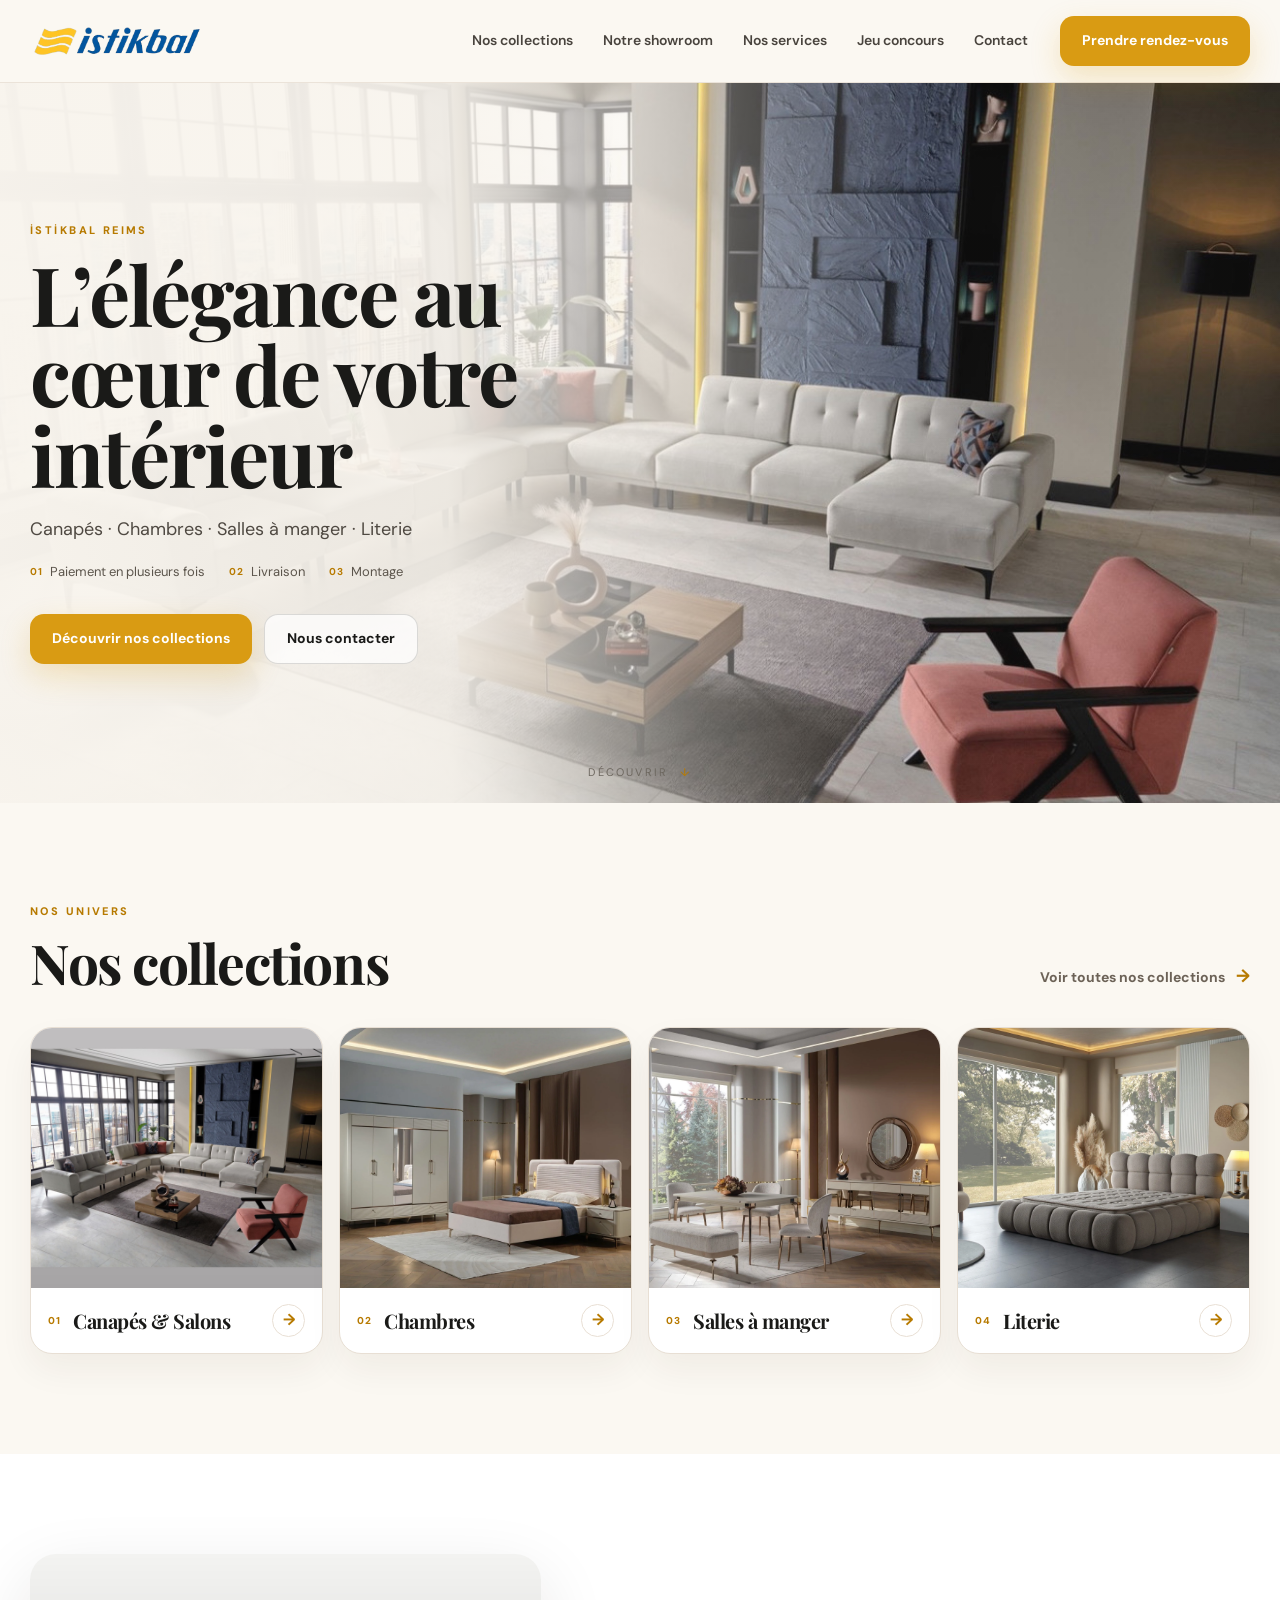
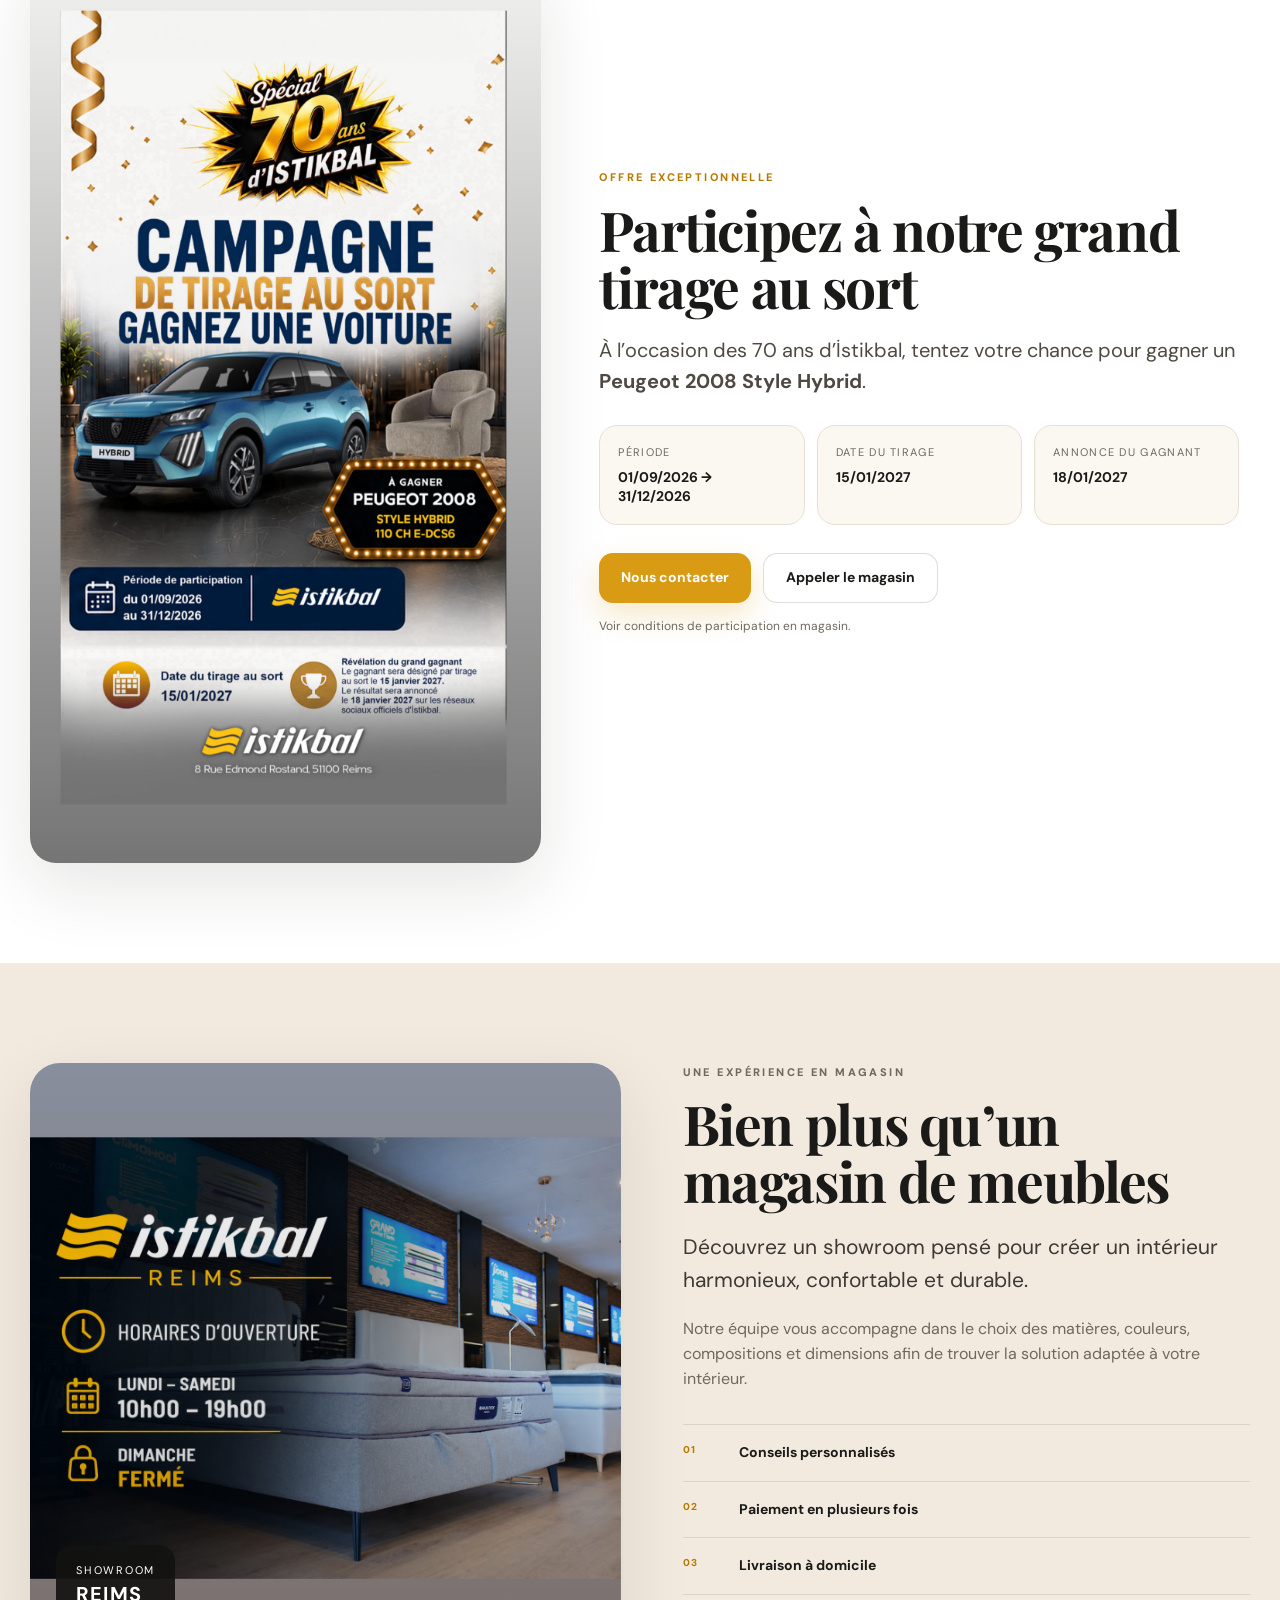
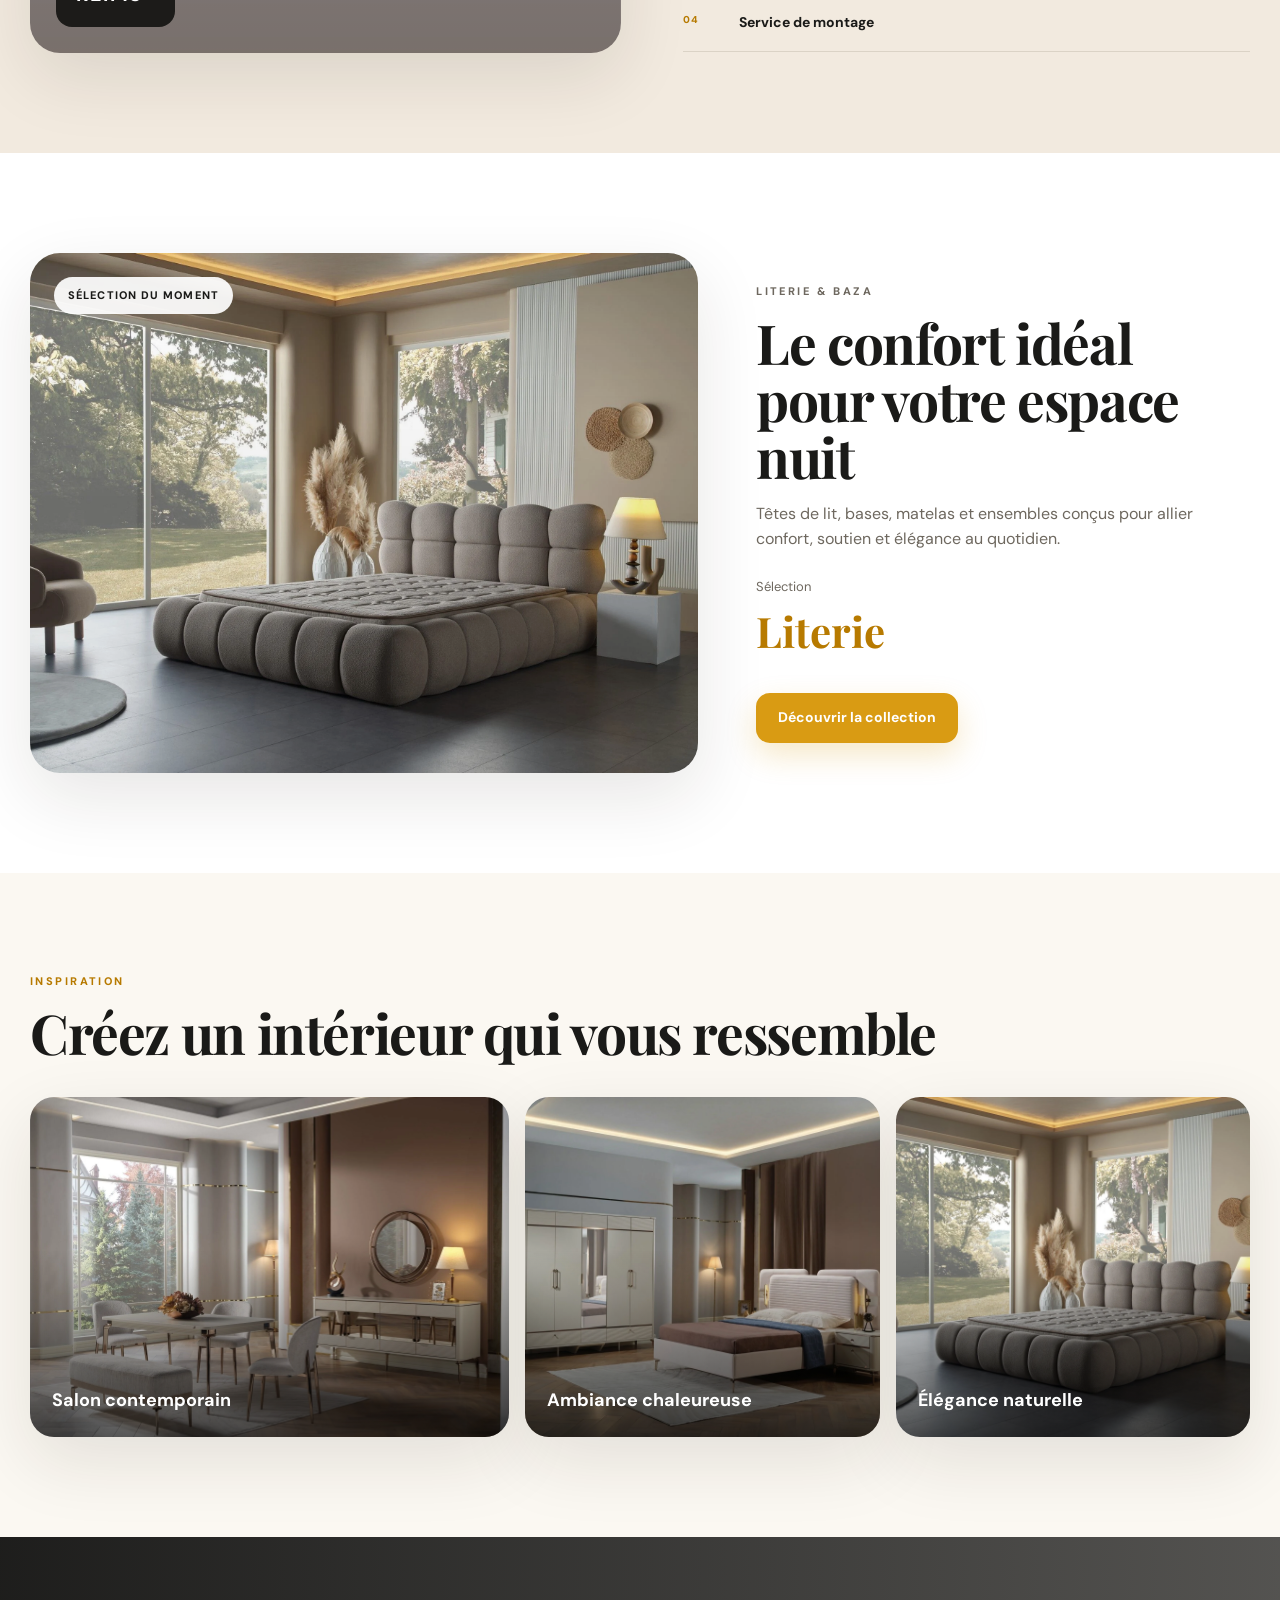
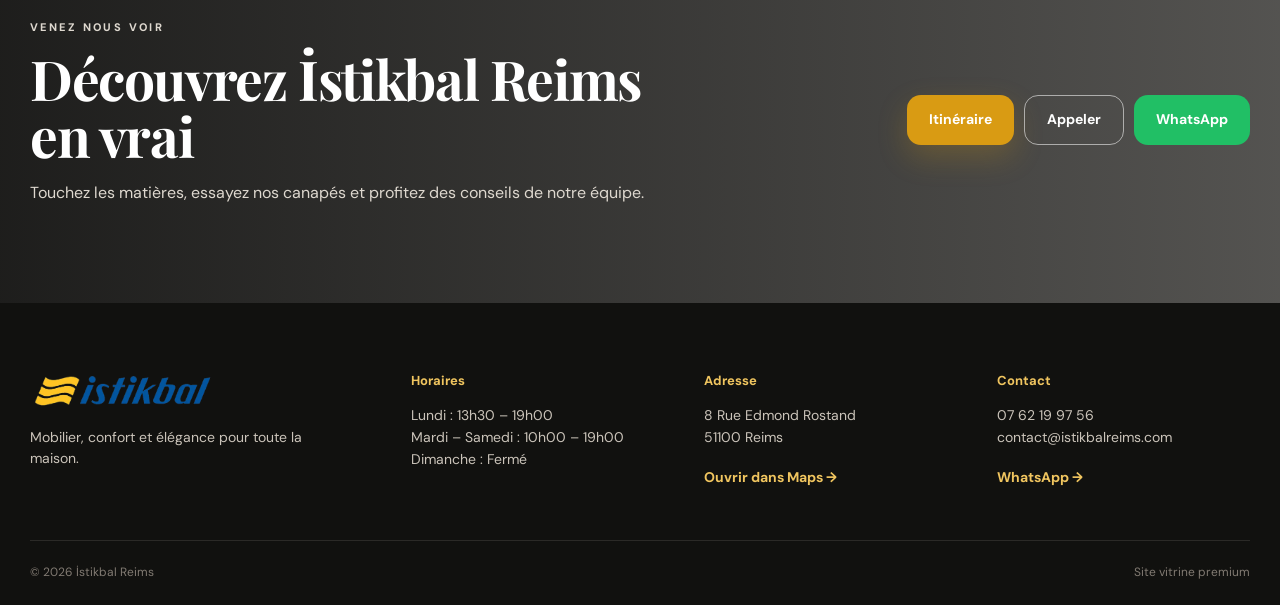
==== commit 9028845a: "Add files via upload" ====
--- a/index.html
+++ b/index.html
@@ -26,6 +26,7 @@
         <a href="#collections">Nos collections</a>
         <a href="#showroom">Notre showroom</a>
         <a href="#services">Nos services</a>
+        <a href="#campaign">Jeu concours</a>
         <a href="#contact">Contact</a>
       </nav>
 
@@ -72,6 +73,30 @@
           <article class="collection-card"><div class="collection-photo bedroom"></div><div class="collection-info"><span>02</span><h3>Chambres</h3><b>→</b></div></article>
           <article class="collection-card"><div class="collection-photo dining"></div><div class="collection-info"><span>03</span><h3>Salles à manger</h3><b>→</b></div></article>
           <article class="collection-card"><div class="collection-photo bedding"></div><div class="collection-info"><span>04</span><h3>Literie</h3><b>→</b></div></article>
+        </div>
+      </div>
+    </section>
+
+
+    <section class="campaign section" id="campaign">
+      <div class="container campaign-grid">
+        <div class="campaign-poster-wrap">
+          <img class="campaign-poster" src="campaign-peugeot-2008.jpeg" alt="Campagne de tirage au sort İstikbal Reims - Peugeot 2008 à gagner">
+        </div>
+        <div class="campaign-copy">
+          <p class="eyebrow">OFFRE EXCEPTIONNELLE</p>
+          <h2>Participez à notre grand tirage au sort</h2>
+          <p class="campaign-lead">À l’occasion des 70 ans d’İstikbal, tentez votre chance pour gagner un <strong>Peugeot 2008 Style Hybrid</strong>.</p>
+          <div class="campaign-facts">
+            <div><span>Période</span><strong>01/09/2026 → 31/12/2026</strong></div>
+            <div><span>Date du tirage</span><strong>15/01/2027</strong></div>
+            <div><span>Annonce du gagnant</span><strong>18/01/2027</strong></div>
+          </div>
+          <div class="campaign-actions">
+            <a class="btn btn-gold" href="#contact">Nous contacter</a>
+            <a class="btn btn-ghost" href="tel:+33762199756">Appeler le magasin</a>
+          </div>
+          <p class="campaign-note">Voir conditions de participation en magasin.</p>
         </div>
       </div>
     </section>
--- a/styles.css
+++ b/styles.css
@@ -47,3 +47,80 @@
 .collection-photo.bedding{background-position:center center}
 .feature-photo{background-position:center center}
 .insp-a,.insp-b,.insp-c{background-position:center center}
+
+
+/* V7 — campaign section */
+.campaign{
+  background:#fff;
+}
+.campaign-grid{
+  display:grid;
+  grid-template-columns:.88fr 1.12fr;
+  gap:58px;
+  align-items:center;
+}
+.campaign-poster-wrap{
+  display:flex;
+  justify-content:center;
+}
+.campaign-poster{
+  display:block;
+  width:min(100%,520px);
+  height:auto;
+  border-radius:26px;
+  box-shadow:var(--shadow);
+}
+.campaign-copy{
+  max-width:640px;
+}
+.campaign-lead{
+  font-size:20px;
+  color:#4f4942;
+  margin:20px 0 26px;
+}
+.campaign-facts{
+  display:grid;
+  grid-template-columns:repeat(3,1fr);
+  gap:12px;
+  margin:28px 0;
+}
+.campaign-facts div{
+  padding:18px;
+  border:1px solid var(--line);
+  border-radius:18px;
+  background:var(--paper);
+}
+.campaign-facts span{
+  display:block;
+  color:var(--muted);
+  font-size:11px;
+  text-transform:uppercase;
+  letter-spacing:.12em;
+  margin-bottom:7px;
+}
+.campaign-facts strong{
+  display:block;
+  font-size:14px;
+  line-height:1.35;
+}
+.campaign-actions{
+  display:flex;
+  gap:12px;
+  flex-wrap:wrap;
+  margin-top:26px;
+}
+.campaign-note{
+  font-size:12px;
+  color:var(--muted);
+  margin-top:14px;
+}
+
+@media(max-width:960px){
+  .campaign-grid{grid-template-columns:1fr}
+  .campaign-copy{max-width:none}
+}
+@media(max-width:640px){
+  .campaign-facts{grid-template-columns:1fr}
+  .campaign-actions{display:grid;grid-template-columns:1fr}
+  .campaign-actions .btn{width:100%}
+}
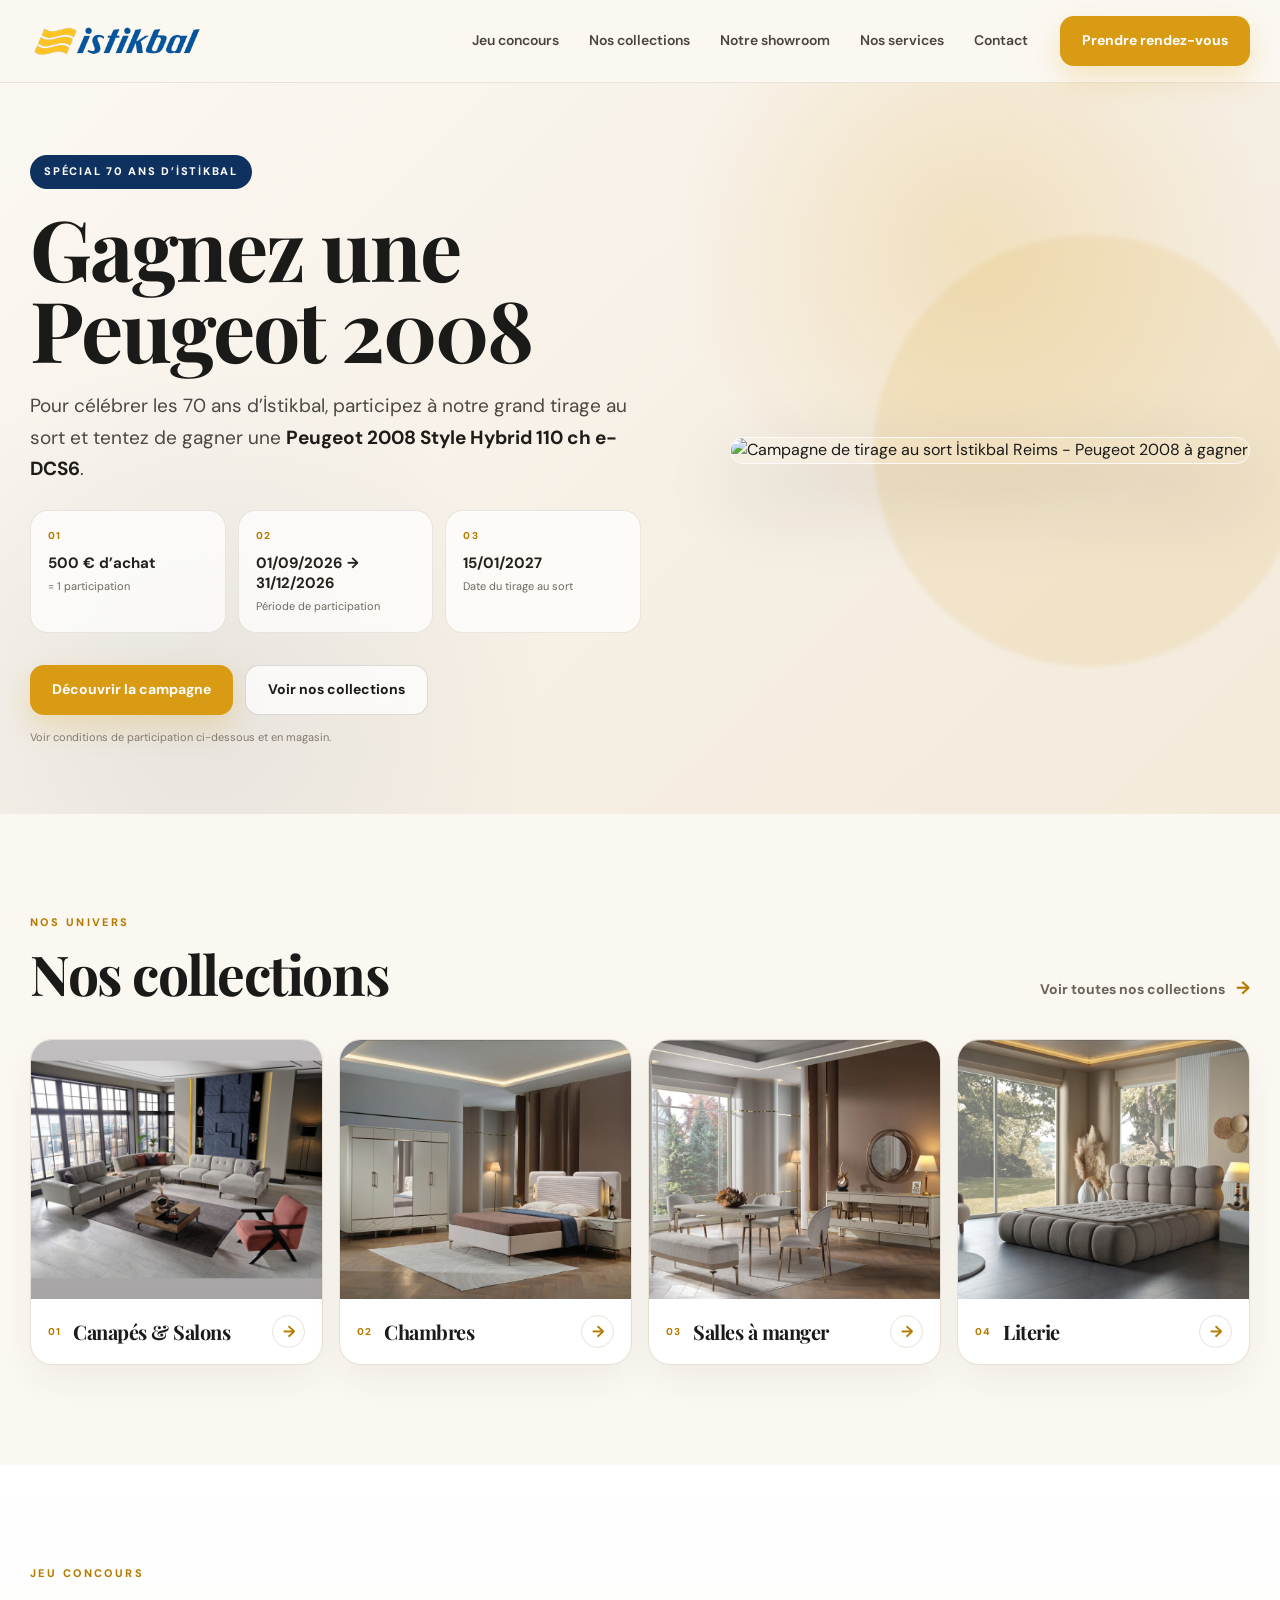
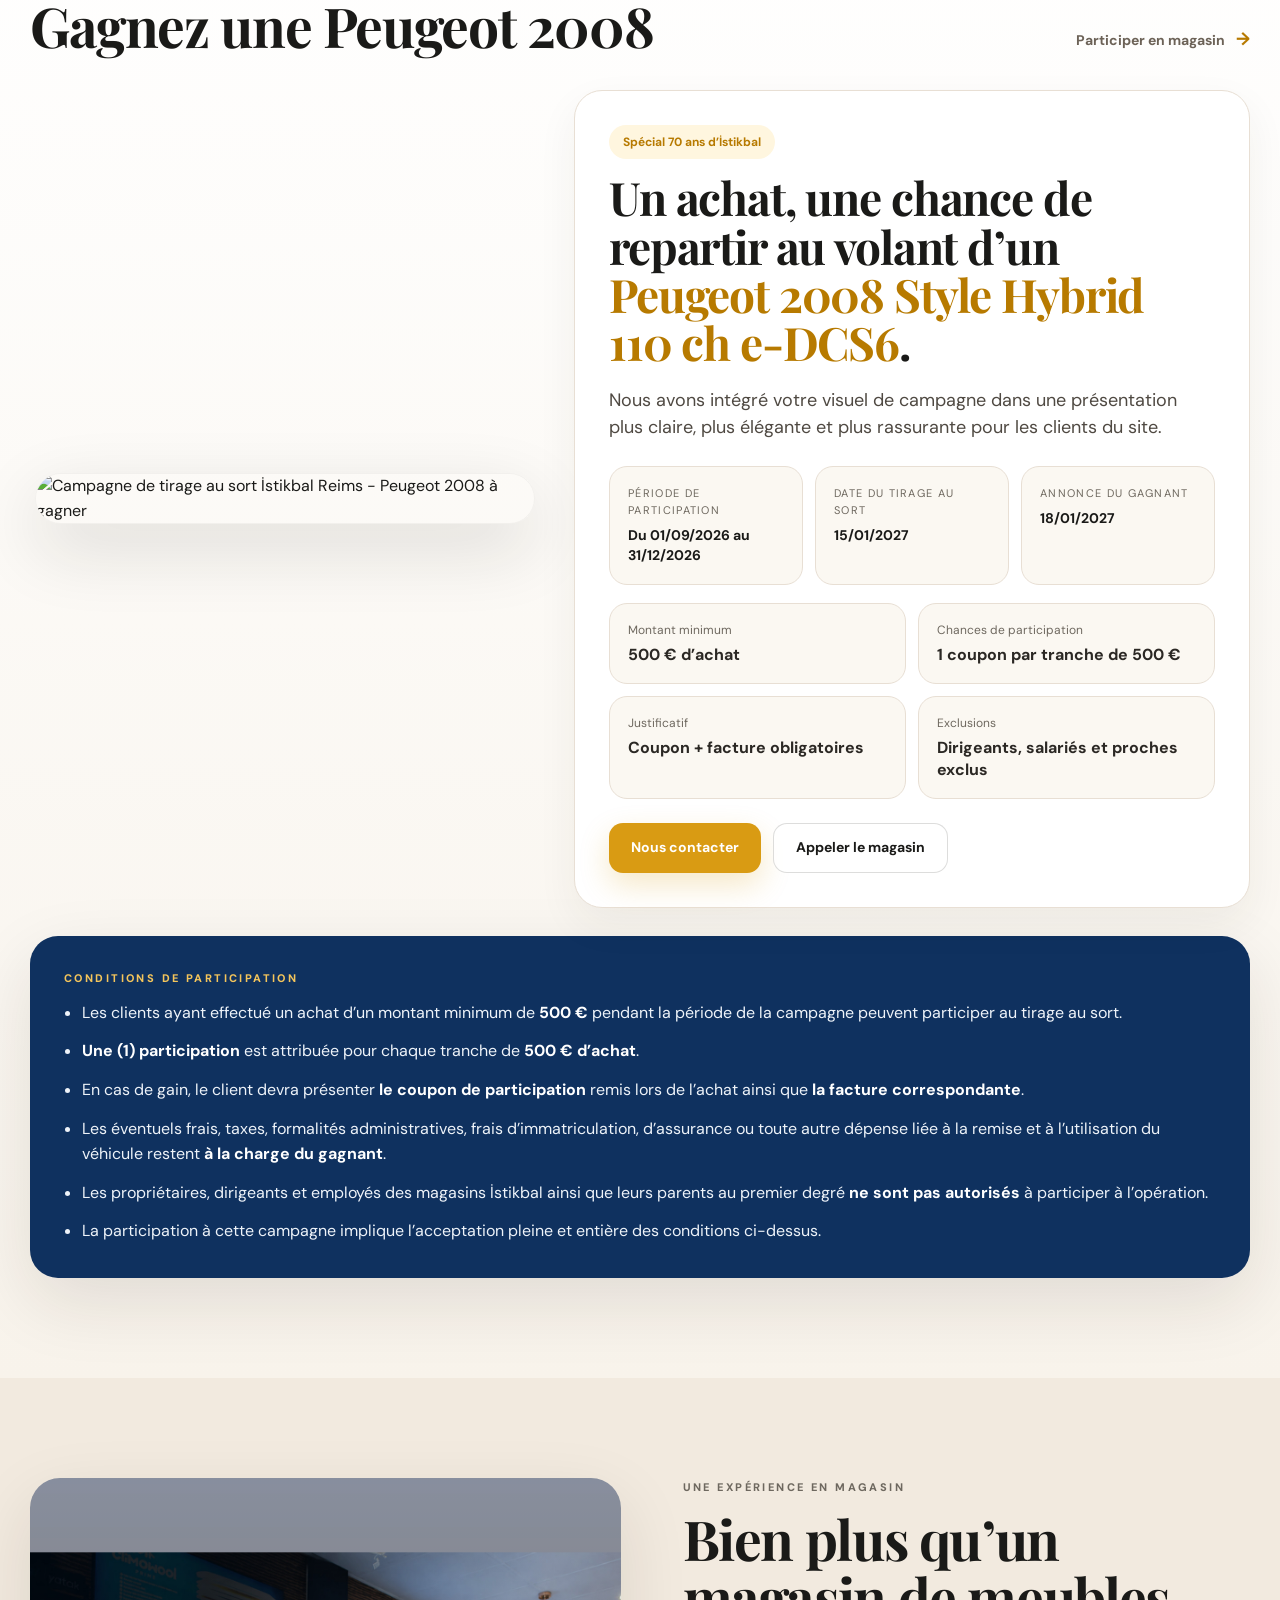
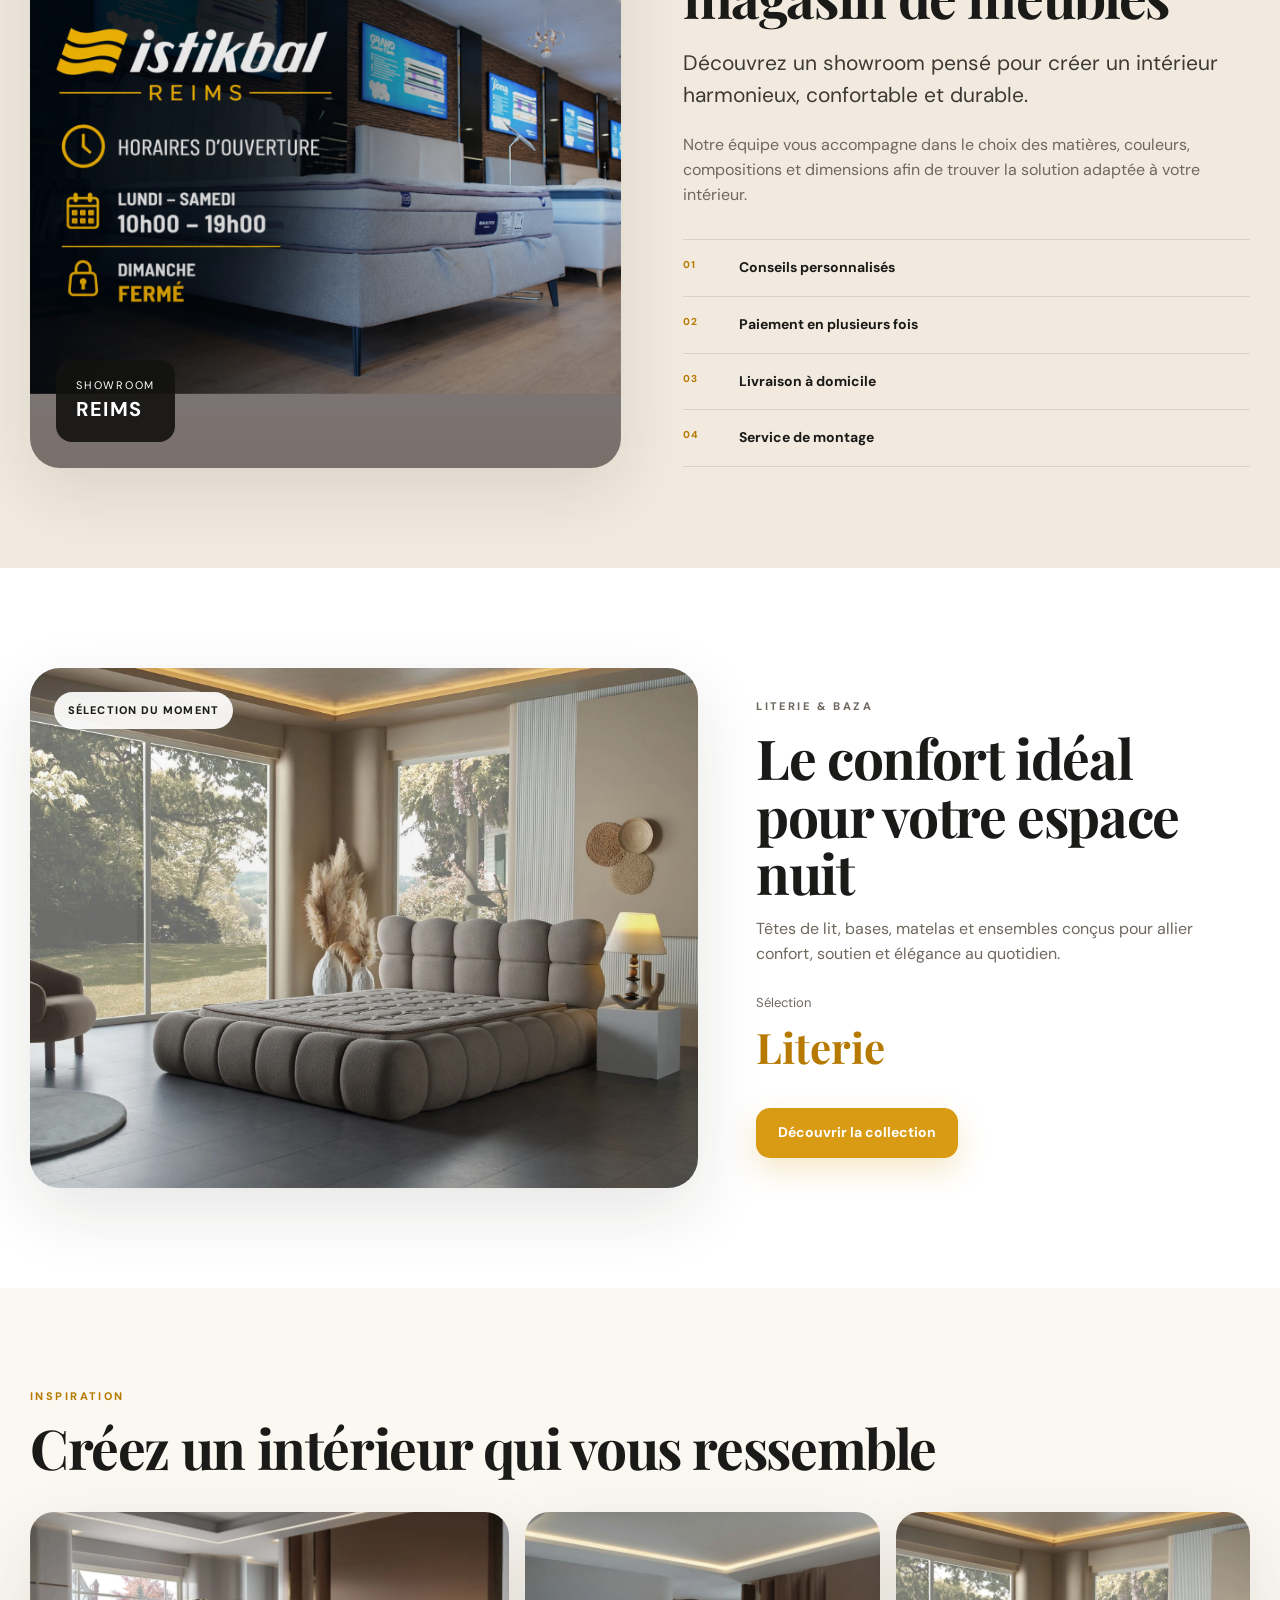
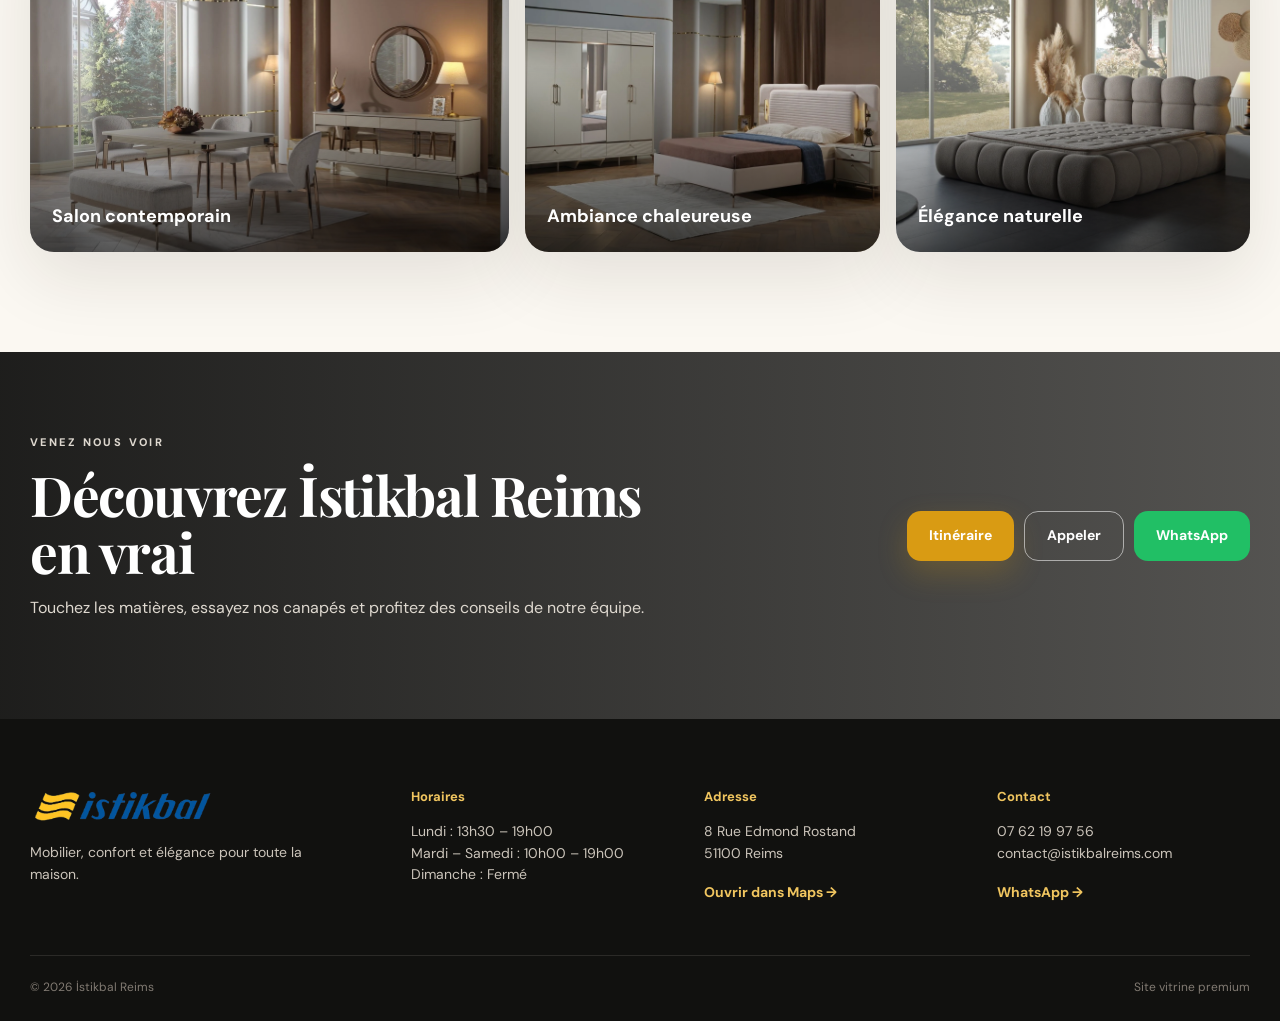
==== commit d2fcc13e: "Add files via upload" ====
--- a/index.html
+++ b/index.html
@@ -23,10 +23,10 @@
       </button>
 
       <nav class="main-nav">
+        <a href="#campaign">Jeu concours</a>
         <a href="#collections">Nos collections</a>
         <a href="#showroom">Notre showroom</a>
         <a href="#services">Nos services</a>
-        <a href="#campaign">Jeu concours</a>
         <a href="#contact">Contact</a>
       </nav>
 
@@ -35,30 +35,54 @@
   </header>
 
   <main id="top">
-    <section class="hero">
-      <div class="hero-bg"></div>
-      <div class="container hero-layout">
-        <div class="hero-copy">
-          <p class="eyebrow">İSTİKBAL REIMS</p>
-          <h1>L’élégance au cœur de votre intérieur</h1>
-          <p class="hero-lead">Canapés · Chambres · Salles à manger · Literie</p>
-
-          <div class="hero-benefits">
-            <span><b>01</b> Paiement en plusieurs fois</span>
-            <span><b>02</b> Livraison</span>
-            <span><b>03</b> Montage</span>
+
+    <section class="hero hero-campaign">
+      <div class="hero-campaign-bg"></div>
+      <div class="container hero-campaign-grid">
+        <div class="hero-campaign-copy">
+          <p class="hero-badge">SPÉCIAL 70 ANS D’İSTİKBAL</p>
+          <h1>Gagnez une Peugeot 2008</h1>
+          <p class="hero-campaign-lead">
+            Pour célébrer les 70 ans d’İstikbal, participez à notre grand tirage au sort
+            et tentez de gagner une <strong>Peugeot 2008 Style Hybrid 110 ch e-DCS6</strong>.
+          </p>
+
+          <div class="hero-campaign-points">
+            <div>
+              <span>01</span>
+              <strong>500 € d’achat</strong>
+              <small>= 1 participation</small>
+            </div>
+            <div>
+              <span>02</span>
+              <strong>01/09/2026 → 31/12/2026</strong>
+              <small>Période de participation</small>
+            </div>
+            <div>
+              <span>03</span>
+              <strong>15/01/2027</strong>
+              <small>Date du tirage au sort</small>
+            </div>
           </div>
 
           <div class="hero-actions">
-            <a class="btn btn-gold" href="#collections">Découvrir nos collections</a>
-            <a class="btn btn-ghost" href="#contact">Nous contacter</a>
-          </div>
-        </div>
-      </div>
-      <div class="hero-scroll">Découvrir <span>↓</span></div>
-    </section>
-
-    <section class="section" id="collections">
+            <a class="btn btn-gold" href="#campaign">Découvrir la campagne</a>
+            <a class="btn btn-ghost" href="#collections">Voir nos collections</a>
+          </div>
+
+          <p class="hero-fineprint">
+            Voir conditions de participation ci-dessous et en magasin.
+          </p>
+        </div>
+
+        <div class="hero-campaign-visual">
+          <img src="campaign-peugeot-2008.jpg"
+               alt="Campagne de tirage au sort İstikbal Reims - Peugeot 2008 à gagner">
+        </div>
+      </div>
+    </section>
+
+<section class="section" id="collections">
       <div class="container">
         <div class="section-top">
           <div>
@@ -79,24 +103,69 @@
 
 
     <section class="campaign section" id="campaign">
-      <div class="container campaign-grid">
-        <div class="campaign-poster-wrap">
-          <img class="campaign-poster" src="campaign-peugeot-2008.jpeg" alt="Campagne de tirage au sort İstikbal Reims - Peugeot 2008 à gagner">
-        </div>
-        <div class="campaign-copy">
-          <p class="eyebrow">OFFRE EXCEPTIONNELLE</p>
-          <h2>Participez à notre grand tirage au sort</h2>
-          <p class="campaign-lead">À l’occasion des 70 ans d’İstikbal, tentez votre chance pour gagner un <strong>Peugeot 2008 Style Hybrid</strong>.</p>
-          <div class="campaign-facts">
-            <div><span>Période</span><strong>01/09/2026 → 31/12/2026</strong></div>
-            <div><span>Date du tirage</span><strong>15/01/2027</strong></div>
-            <div><span>Annonce du gagnant</span><strong>18/01/2027</strong></div>
-          </div>
-          <div class="campaign-actions">
-            <a class="btn btn-gold" href="#contact">Nous contacter</a>
-            <a class="btn btn-ghost" href="tel:+33762199756">Appeler le magasin</a>
-          </div>
-          <p class="campaign-note">Voir conditions de participation en magasin.</p>
+      <div class="container">
+        <div class="section-top campaign-head">
+          <div>
+            <p class="eyebrow">JEU CONCOURS</p>
+            <h2>Gagnez une Peugeot 2008</h2>
+          </div>
+          <a href="#contact" class="arrow-link">Participer en magasin <span>→</span></a>
+        </div>
+
+        <div class="campaign-showcase">
+          <div class="campaign-poster-wrap">
+            <img class="campaign-poster" src="campaign-peugeot-2008.jpg" alt="Campagne de tirage au sort İstikbal Reims - Peugeot 2008 à gagner">
+          </div>
+
+          <div class="campaign-copy">
+            <p class="campaign-kicker">Spécial 70 ans d’İstikbal</p>
+            <h3>Un achat, une chance de repartir au volant d’un <span>Peugeot 2008 Style Hybrid 110 ch e-DCS6</span>.</h3>
+            <p class="campaign-lead">Nous avons intégré votre visuel de campagne dans une présentation plus claire, plus élégante et plus rassurante pour les clients du site.</p>
+
+            <div class="campaign-facts">
+              <div><span>Période de participation</span><strong>Du 01/09/2026 au 31/12/2026</strong></div>
+              <div><span>Date du tirage au sort</span><strong>15/01/2027</strong></div>
+              <div><span>Annonce du gagnant</span><strong>18/01/2027</strong></div>
+            </div>
+
+            <div class="campaign-highlights">
+              <div class="highlight-box">
+                <small>Montant minimum</small>
+                <strong>500 € d’achat</strong>
+              </div>
+              <div class="highlight-box">
+                <small>Chances de participation</small>
+                <strong>1 coupon par tranche de 500 €</strong>
+              </div>
+              <div class="highlight-box">
+                <small>Justificatif</small>
+                <strong>Coupon + facture obligatoires</strong>
+              </div>
+              <div class="highlight-box">
+                <small>Exclusions</small>
+                <strong>Dirigeants, salariés et proches exclus</strong>
+              </div>
+            </div>
+
+            <div class="campaign-actions">
+              <a class="btn btn-gold" href="#contact">Nous contacter</a>
+              <a class="btn btn-ghost" href="tel:+33762199756">Appeler le magasin</a>
+            </div>
+          </div>
+        </div>
+
+        <div class="campaign-rules">
+          <div class="rules-card">
+            <p class="eyebrow">CONDITIONS DE PARTICIPATION</p>
+            <ul class="rules-list">
+              <li>Les clients ayant effectué un achat d’un montant minimum de <strong>500 €</strong> pendant la période de la campagne peuvent participer au tirage au sort.</li>
+              <li><strong>Une (1) participation</strong> est attribuée pour chaque tranche de <strong>500 € d’achat</strong>.</li>
+              <li>En cas de gain, le client devra présenter <strong>le coupon de participation</strong> remis lors de l’achat ainsi que <strong>la facture correspondante</strong>.</li>
+              <li>Les éventuels frais, taxes, formalités administratives, frais d’immatriculation, d’assurance ou toute autre dépense liée à la remise et à l’utilisation du véhicule restent <strong>à la charge du gagnant</strong>.</li>
+              <li>Les propriétaires, dirigeants et employés des magasins İstikbal ainsi que leurs parents au premier degré <strong>ne sont pas autorisés</strong> à participer à l’opération.</li>
+              <li>La participation à cette campagne implique l’acceptation pleine et entière des conditions ci-dessus.</li>
+            </ul>
+          </div>
         </div>
       </div>
     </section>
--- a/styles.css
+++ b/styles.css
@@ -49,78 +49,326 @@
 .insp-a,.insp-b,.insp-c{background-position:center center}
 
 
-/* V7 — campaign section */
+/* V8 — improved campaign section */
 .campaign{
-  background:#fff;
-}
-.campaign-grid{
-  display:grid;
-  grid-template-columns:.88fr 1.12fr;
-  gap:58px;
-  align-items:center;
+  background:linear-gradient(180deg,#fff 0%,#f8f3eb 100%);
+}
+.campaign-head{
+  align-items:flex-end;
+}
+.campaign-showcase{
+  display:grid;
+  grid-template-columns:.86fr 1.14fr;
+  gap:34px;
+  align-items:stretch;
 }
 .campaign-poster-wrap{
   display:flex;
   justify-content:center;
+  align-items:center;
 }
 .campaign-poster{
-  display:block;
-  width:min(100%,520px);
+  width:min(100%,500px);
   height:auto;
-  border-radius:26px;
-  box-shadow:var(--shadow);
+  display:block;
+  border-radius:28px;
+  box-shadow:0 24px 70px rgba(29,26,19,.14);
+  border:1px solid rgba(0,0,0,.04);
 }
 .campaign-copy{
-  max-width:640px;
+  background:#fff;
+  border:1px solid var(--line);
+  border-radius:28px;
+  padding:34px;
+  box-shadow:0 16px 42px rgba(55,43,28,.06);
+}
+.campaign-kicker{
+  display:inline-block;
+  margin:0 0 14px;
+  padding:8px 14px;
+  border-radius:999px;
+  background:#fff6df;
+  color:var(--gold-dark);
+  font-size:12px;
+  font-weight:700;
+}
+.campaign-copy h3{
+  font-size:clamp(30px,3.6vw,46px);
+  line-height:1.05;
+  margin:0;
+}
+.campaign-copy h3 span{
+  color:var(--gold-dark);
 }
 .campaign-lead{
-  font-size:20px;
+  font-size:18px;
   color:#4f4942;
-  margin:20px 0 26px;
+  margin:20px 0 24px;
 }
 .campaign-facts{
   display:grid;
   grid-template-columns:repeat(3,1fr);
   gap:12px;
-  margin:28px 0;
+  margin:0 0 18px;
+}
+.campaign-facts div,
+.highlight-box{
+  background:var(--paper);
+  border:1px solid var(--line);
+  border-radius:18px;
 }
 .campaign-facts div{
   padding:18px;
-  border:1px solid var(--line);
-  border-radius:18px;
-  background:var(--paper);
 }
 .campaign-facts span{
   display:block;
+  font-size:11px;
+  letter-spacing:.12em;
+  text-transform:uppercase;
   color:var(--muted);
-  font-size:11px;
-  text-transform:uppercase;
-  letter-spacing:.12em;
   margin-bottom:7px;
 }
 .campaign-facts strong{
   display:block;
   font-size:14px;
+  line-height:1.4;
+}
+.campaign-highlights{
+  display:grid;
+  grid-template-columns:repeat(2,1fr);
+  gap:12px;
+}
+.highlight-box{
+  padding:17px 18px;
+}
+.highlight-box small{
+  display:block;
+  font-size:12px;
+  color:var(--muted);
+  margin-bottom:5px;
+}
+.highlight-box strong{
+  display:block;
+  font-size:16px;
   line-height:1.35;
+  color:#2b2824;
 }
 .campaign-actions{
   display:flex;
   gap:12px;
   flex-wrap:wrap;
-  margin-top:26px;
-}
-.campaign-note{
-  font-size:12px;
+  margin-top:24px;
+}
+.campaign-rules{
+  margin-top:28px;
+}
+.rules-card{
+  background:#0f315f;
+  color:#fff;
+  border-radius:28px;
+  padding:34px;
+  box-shadow:var(--shadow);
+}
+.rules-card .eyebrow{
+  color:#f4c55b;
+}
+.rules-list{
+  margin:0;
+  padding-left:18px;
+  display:grid;
+  gap:14px;
+}
+.rules-list li{
+  color:#eef3f9;
+}
+.rules-list strong{
+  color:#fff;
+}
+
+@media(max-width:960px){
+  .campaign-showcase{
+    grid-template-columns:1fr;
+  }
+}
+@media(max-width:640px){
+  .campaign-copy{
+    padding:24px;
+    border-radius:22px;
+  }
+  .campaign-facts{
+    grid-template-columns:1fr;
+  }
+  .campaign-highlights{
+    grid-template-columns:1fr;
+  }
+  .campaign-actions{
+    display:grid;
+    grid-template-columns:1fr;
+  }
+  .campaign-actions .btn{
+    width:100%;
+  }
+  .rules-card{
+    padding:24px;
+    border-radius:22px;
+  }
+}
+
+
+/* V9 — campaign hero */
+.hero-campaign{
+  position:relative;
+  overflow:hidden;
+  background:
+    linear-gradient(135deg,#fbf8f2 0%,#f6efe4 55%,#f3eadb 100%);
+  padding:72px 0 68px;
+}
+.hero-campaign-bg{
+  position:absolute;
+  inset:0;
+  pointer-events:none;
+  background:
+    radial-gradient(circle at 76% 22%,rgba(217,155,19,.18),transparent 26%),
+    radial-gradient(circle at 15% 85%,rgba(15,49,95,.07),transparent 28%);
+}
+.hero-campaign-grid{
+  position:relative;
+  z-index:1;
+  display:grid;
+  grid-template-columns:1.05fr .95fr;
+  gap:56px;
+  align-items:center;
+}
+.hero-campaign-copy{
+  max-width:650px;
+}
+.hero-badge{
+  display:inline-flex;
+  align-items:center;
+  min-height:34px;
+  margin:0 0 18px;
+  padding:0 14px;
+  border-radius:999px;
+  background:#0f315f;
+  color:#fff;
+  font-size:11px;
+  font-weight:800;
+  letter-spacing:.16em;
+}
+.hero-campaign h1{
+  font-size:clamp(52px,6.7vw,84px);
+  line-height:.96;
+  max-width:700px;
+}
+.hero-campaign-lead{
+  max-width:610px;
+  margin:22px 0 26px;
+  color:#4c4740;
+  font-size:19px;
+  line-height:1.65;
+}
+.hero-campaign-lead strong{
+  color:#1d1c19;
+}
+.hero-campaign-points{
+  display:grid;
+  grid-template-columns:repeat(3,1fr);
+  gap:12px;
+  margin-bottom:28px;
+}
+.hero-campaign-points div{
+  min-height:118px;
+  padding:17px;
+  border:1px solid rgba(91,74,49,.12);
+  border-radius:18px;
+  background:rgba(255,255,255,.72);
+  backdrop-filter:blur(8px);
+}
+.hero-campaign-points span{
+  display:block;
+  margin-bottom:9px;
+  color:var(--gold-dark);
+  font-size:10px;
+  font-weight:800;
+  letter-spacing:.14em;
+}
+.hero-campaign-points strong{
+  display:block;
+  color:#24211d;
+  font-size:15px;
+  line-height:1.35;
+}
+.hero-campaign-points small{
+  display:block;
+  margin-top:5px;
   color:var(--muted);
-  margin-top:14px;
-}
-
+  font-size:11px;
+}
+.hero-fineprint{
+  margin:14px 0 0;
+  color:#83796d;
+  font-size:11px;
+}
+.hero-campaign-visual{
+  position:relative;
+}
+.hero-campaign-visual::before{
+  content:"";
+  position:absolute;
+  width:78%;
+  aspect-ratio:1;
+  right:-10%;
+  top:50%;
+  transform:translateY(-50%);
+  border-radius:50%;
+  background:rgba(217,155,19,.11);
+  filter:blur(2px);
+}
+.hero-campaign-visual img{
+  position:relative;
+  z-index:1;
+  display:block;
+  width:min(100%,520px);
+  margin-left:auto;
+  border-radius:28px;
+  box-shadow:0 30px 80px rgba(41,32,20,.18);
+  border:1px solid rgba(255,255,255,.8);
+}
 @media(max-width:960px){
-  .campaign-grid{grid-template-columns:1fr}
-  .campaign-copy{max-width:none}
+  .hero-campaign{
+    padding:54px 0 64px;
+  }
+  .hero-campaign-grid{
+    grid-template-columns:1fr;
+  }
+  .hero-campaign-copy{
+    max-width:none;
+  }
+  .hero-campaign-visual img{
+    margin:0 auto;
+  }
 }
 @media(max-width:640px){
-  .campaign-facts{grid-template-columns:1fr}
-  .campaign-actions{display:grid;grid-template-columns:1fr}
-  .campaign-actions .btn{width:100%}
-}
+  .hero-campaign{
+    padding:42px 0 48px;
+  }
+  .hero-campaign h1{
+    font-size:43px;
+  }
+  .hero-campaign-lead{
+    font-size:16px;
+  }
+  .hero-campaign-points{
+    grid-template-columns:1fr;
+  }
+  .hero-campaign-points div{
+    min-height:auto;
+  }
+  .hero-actions{
+    display:grid;
+    grid-template-columns:1fr;
+  }
+  .hero-actions .btn{
+    width:100%;
+  }
+}
